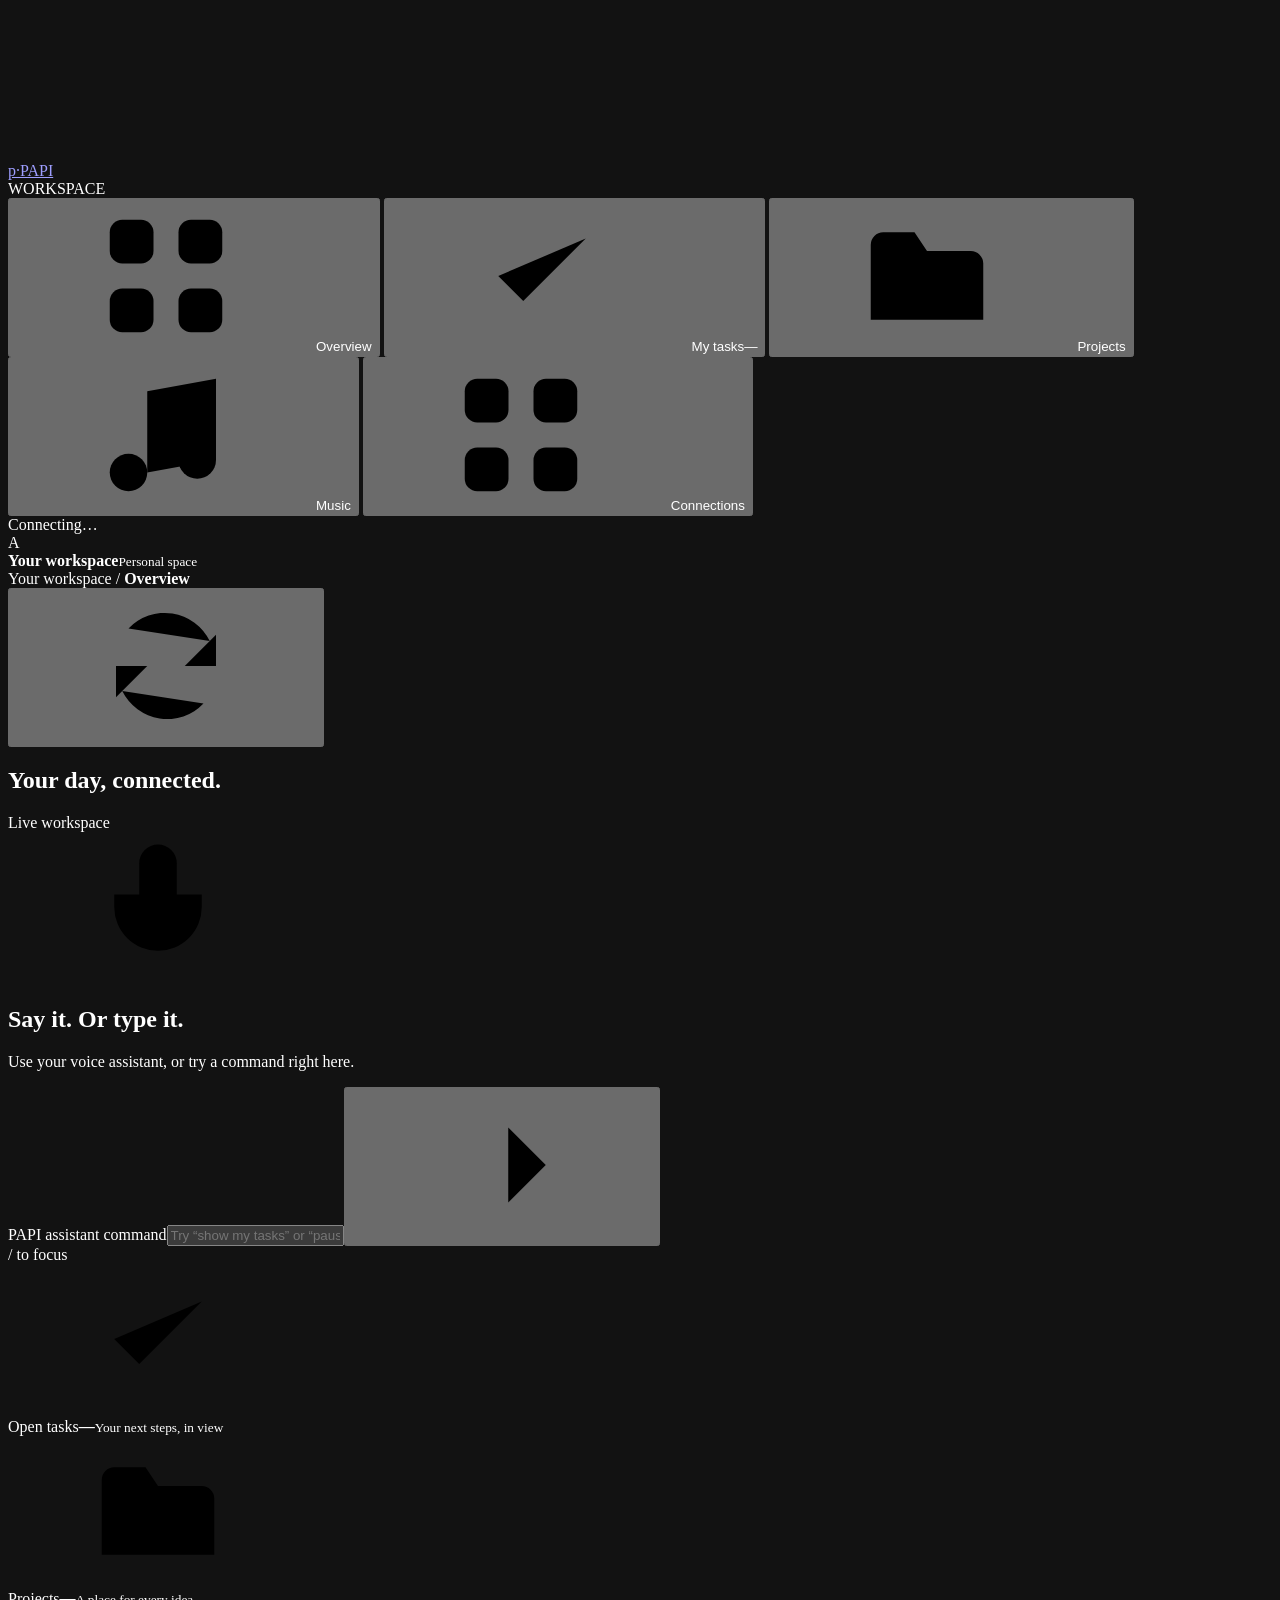
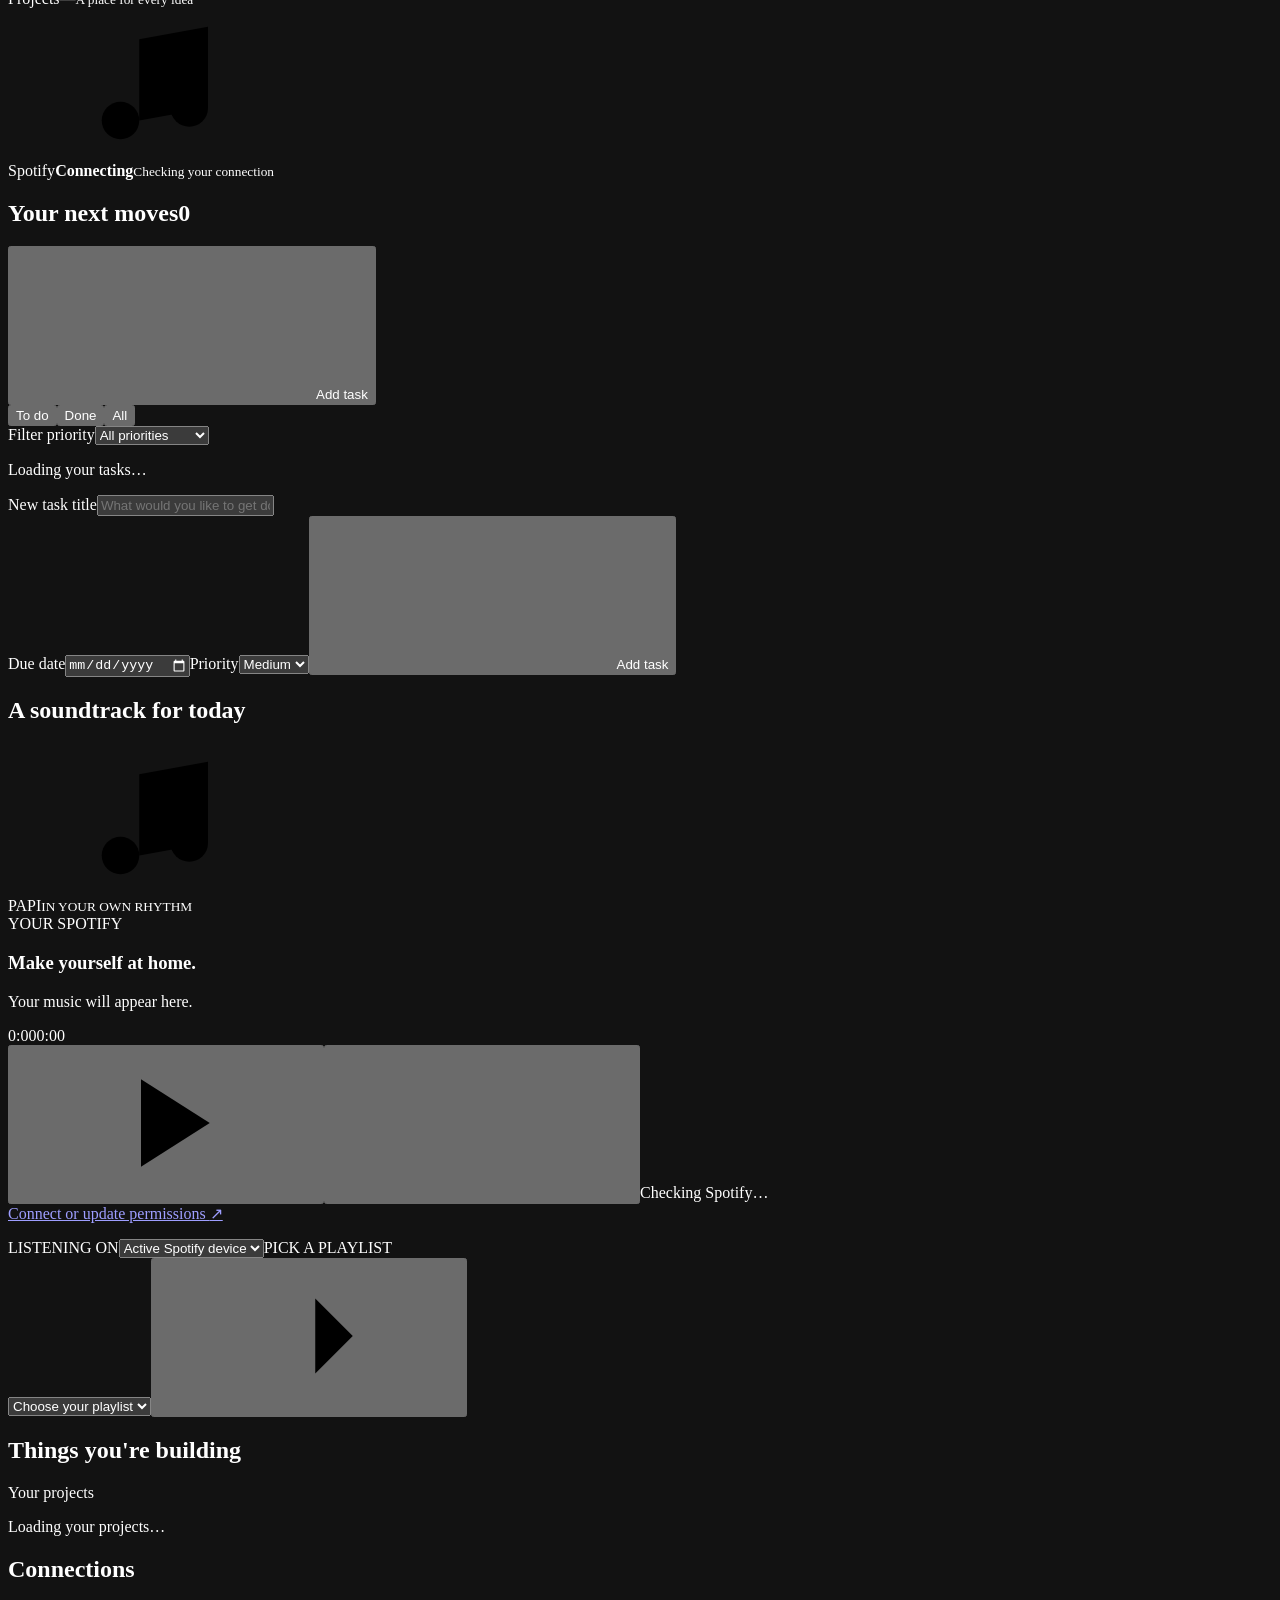
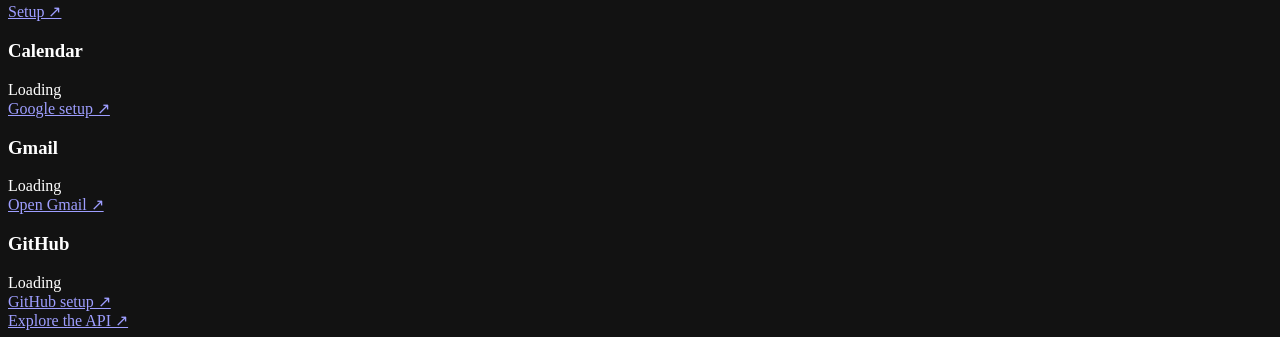
==== dashboard/index.html @ 8279aac3 "feat: connect Google Calendar, Gmail, and GitHub" ====
<!doctype html>
<html lang="en">
<head>
<meta charset="utf-8"><meta name="viewport" content="width=device-width,initial-scale=1">
<meta name="color-scheme" content="dark"><title>PAPI · Your day, connected</title>
<link rel="icon" href="data:image/svg+xml,%3Csvg xmlns='http://www.w3.org/2000/svg' viewBox='0 0 40 40'%3E%3Crect width='40' height='40' rx='12' fill='%233a2552'/%3E%3Cpath d='M12 29V11h9a6 6 0 0 1 0 12h-9m0-6h9' fill='none' stroke='%23ddc5f3' stroke-width='3'/%3E%3C/svg%3E">
<link rel="stylesheet" href="/dashboard/assets/style.css?v=connections-1"><script src="/dashboard/assets/app.js?v=connections-1" defer></script>
<script src="/dashboard/assets/connections.js?v=1" defer></script></head>
<body>
<svg class="icon-defs" xmlns="http://www.w3.org/2000/svg" aria-hidden="true"><defs>
<symbol id="i-grid" viewBox="0 0 24 24"><rect x="3" y="3" width="7" height="7" rx="2"/><rect x="14" y="3" width="7" height="7" rx="2"/><rect x="3" y="14" width="7" height="7" rx="2"/><rect x="14" y="14" width="7" height="7" rx="2"/></symbol>
<symbol id="i-check" viewBox="0 0 24 24"><path d="m5 12 4 4L19 6"/></symbol>
<symbol id="i-folder" viewBox="0 0 24 24"><path d="M3 7a2 2 0 0 1 2-2h5l2 3h7a2 2 0 0 1 2 2v9H3Z"/></symbol>
<symbol id="i-music" viewBox="0 0 24 24"><path d="M9 18V5l11-2v13M9 9l11-2"/><ellipse cx="6" cy="18" rx="3" ry="3"/><ellipse cx="17" cy="16" rx="3" ry="3"/></symbol>
<symbol id="i-arrow" viewBox="0 0 24 24"><path d="M5 12h14m-6-6 6 6-6 6"/></symbol>
<symbol id="i-mic" viewBox="0 0 24 24"><rect x="9" y="2" width="6" height="13" rx="3"/><path d="M5 10v2a7 7 0 0 0 14 0v-2M12 19v3m-4 0h8"/></symbol>
<symbol id="i-plus" viewBox="0 0 24 24"><path d="M12 5v14M5 12h14"/></symbol>
<symbol id="i-play" viewBox="0 0 24 24"><path d="m8 5 11 7-11 7Z"/></symbol>
<symbol id="i-pause" viewBox="0 0 24 24"><path d="M8 5v14M16 5v14"/></symbol>
<symbol id="i-refresh" viewBox="0 0 24 24"><path d="M20 7v5h-5M4 17v-5h5M6 6a8 8 0 0 1 13 2M5 16a8 8 0 0 0 13 2"/></symbol>
</defs></svg>
<aside class="sidebar">
<a class="brand" href="/dashboard" aria-label="PAPI home"><span class="brand-mark">p<span>·</span></span><span>PAPI</span></a>
<div class="nav-label">WORKSPACE</div>
<nav aria-label="Main navigation">
<button class="nav-item active" data-view="overview"><svg><use href="#i-grid"/></svg>Overview</button>
<button class="nav-item" data-view="tasks"><svg><use href="#i-check"/></svg>My tasks<span class="nav-count" id="nav-task-count">—</span></button>
<button class="nav-item" data-view="projects"><svg><use href="#i-folder"/></svg>Projects</button>
<button class="nav-item" data-view="music"><svg><use href="#i-music"/></svg>Music</button>
<button class="nav-item" data-view="connections"><svg><use href="#i-grid"/></svg>Connections</button></nav>
<div class="sidebar-bottom"><div class="connection-dot"><i></i><span id="server-state">Connecting…</span></div><div class="user-card"><span id="avatar">A</span><div><strong id="sidebar-name">Your workspace</strong><small>Personal space</small></div></div></div>
</aside>
<main>
<header class="topbar"><div class="breadcrumb">Your workspace <span>/</span> <strong id="view-label">Overview</strong></div><div class="top-actions"><span class="date-label" id="today-date"></span><button class="icon-button" id="refresh" aria-label="Refresh dashboard"><svg><use href="#i-refresh"/></svg></button></div></header>
<div class="page">
<section class="greeting"><div><h1 id="greeting">Your day, connected.</h1></div><div class="live-badge"><i></i>Live workspace</div></section>
<section class="command-card" aria-labelledby="command-heading"><div class="command-icon"><svg><use href="#i-mic"/></svg></div><div class="command-main"><h2 id="command-heading">Say it. Or type it.</h2><p>Use your voice assistant, or try a command right here.</p><form id="command-form"><label class="sr-only" for="command-input">PAPI assistant command</label><input id="command-input" placeholder="Try “show my tasks” or “pause my music”" autocomplete="off" maxlength="1000" required><button class="send-button" aria-label="Send command"><svg><use href="#i-arrow"/></svg></button></form><div id="command-reply" role="status" aria-live="polite"></div></div><span class="keyboard-hint">/ to focus</span></section>
<section class="stats" aria-label="Workspace summary"><div class="stat"><span class="stat-icon green"><svg><use href="#i-check"/></svg></span><div><span class="stat-label">Open tasks</span><strong id="stat-tasks">—</strong><small id="stat-due">Your next steps, in view</small></div></div><div class="stat"><span class="stat-icon beige"><svg><use href="#i-folder"/></svg></span><div><span class="stat-label">Projects</span><strong id="stat-projects">—</strong><small id="stat-active">A place for every idea</small></div></div><div class="stat"><span class="stat-icon lavender"><svg><use href="#i-music"/></svg></span><div><span class="stat-label">Spotify</span><strong class="word-stat" id="stat-spotify">Connecting</strong><small id="stat-spotify-detail">Checking your connection</small></div></div></section>
<div class="workspace-grid">
<section class="panel task-panel" data-panel="tasks"><div class="panel-heading"><div><h2>Your next moves<span id="task-total" class="count-pill">0</span></h2></div><button class="text-button" id="focus-new-task"><svg><use href="#i-plus"/></svg>Add task</button></div>
<div class="task-toolbar"><div class="tabs" role="group" aria-label="Task status"><button class="selected" data-filter="open">To do</button><button data-filter="done">Done</button><button data-filter="all">All</button></div><label class="sr-only" for="task-priority-filter">Filter priority</label><select id="task-priority-filter"><option value="">All priorities</option><option value="high">High priority</option><option value="medium">Medium priority</option><option value="low">Low priority</option></select></div>
<p class="inline-error" id="task-error" role="status"></p><div id="task-list" class="task-list"><p class="empty">Loading your tasks…</p></div>
<form id="task-form" class="task-create"><label class="sr-only" for="task-title">New task title</label><input id="task-title" placeholder="What would you like to get done?" maxlength="200" required><div class="task-create-details"><label>Due date<input id="task-date" type="date"></label><label>Priority<select id="task-priority"><option value="medium">Medium</option><option value="high">High</option><option value="low">Low</option></select></label><button class="button dark"><svg><use href="#i-plus"/></svg>Add task</button></div></form></section>
<section class="panel music-panel" data-panel="music"><div class="panel-heading"><div><h2>A soundtrack for today</h2></div><svg class="heading-icon"><use href="#i-music"/></svg></div>
<div class="record-scene" aria-hidden="true"><div class="record-halo"></div><div class="record"><div class="record-label"><span>PAPI</span><i></i><small>IN YOUR OWN RHYTHM</small></div></div></div>
<div class="now-playing"><span class="eyebrow" id="playback-label">YOUR SPOTIFY</span><h3 id="track-title">Make yourself at home.</h3><p id="track-artist">Your music will appear here.</p></div><div class="progress-track" role="progressbar" aria-label="Track progress" aria-valuemin="0" aria-valuemax="100" aria-valuenow="0"><span id="track-progress"></span></div><div class="progress-times"><span id="track-time">0:00</span><span id="track-duration">0:00</span></div>
<div class="player-controls"><button id="resume" class="player-button" aria-label="Resume Spotify"><svg><use href="#i-play"/></svg></button><button id="pause" class="player-button secondary" aria-label="Pause Spotify"><svg><use href="#i-pause"/></svg></button><span id="player-status">Checking Spotify…</span></div>
<a class="connect-link" href="/connect/spotify" id="spotify-connect">Connect or update permissions <span>↗</span></a><p id="music-error" class="inline-error" role="status"></p>
<div class="playlist-controls"><label for="device-select">LISTENING ON</label><select id="device-select"><option value="">Active Spotify device</option></select><label for="playlist-select">PICK A PLAYLIST</label><div class="playlist-row"><select id="playlist-select"><option value="">Choose your playlist</option></select><button id="play-playlist" class="icon-button" aria-label="Play selected playlist"><svg><use href="#i-arrow"/></svg></button></div><button id="more-playlists" class="text-button" hidden>Load more playlists</button></div></section>
<section class="panel projects-panel" data-panel="projects"><div class="panel-heading"><div><h2>Things you're building</h2></div><span class="subtle" id="project-count">Your projects</span></div><p class="inline-error" id="project-error" role="status"></p><div id="project-grid" class="project-grid"><p class="empty">Loading your projects…</p></div></section>
<section class="panel connections-panel" data-panel="connections"><div class="panel-heading"><h2>Connections</h2><a class="text-button" href="/connections/setup">Setup ↗</a></div><div class="connections-grid">
<article class="connection-card"><div class="connection-heading"><h3>Calendar</h3><span id="calendar-status" class="status-pill">Loading</span></div><div id="calendar-data" class="connection-data"></div><a href="/connections/setup" class="connect-link">Google setup ↗</a></article>
<article class="connection-card"><div class="connection-heading"><h3>Gmail</h3><span id="gmail-status" class="status-pill">Loading</span></div><div id="gmail-data" class="connection-data"></div><a href="https://mail.google.com/" target="_blank" rel="noopener noreferrer" class="connect-link">Open Gmail ↗</a></article>
<article class="connection-card"><div class="connection-heading"><h3>GitHub</h3><span id="github-status" class="status-pill">Loading</span></div><div id="github-data" class="connection-data"></div><a href="/connections/setup" class="connect-link">GitHub setup ↗</a></article>
</div></section>
</div>
<footer><a href="/docs" target="_blank" rel="noopener">Explore the API ↗</a></footer>
</div>
</main>
<dialog id="task-dialog"><form id="task-edit-form"><div class="dialog-heading"><h2>Edit task</h2><button type="button" class="close-dialog" aria-label="Close task editor">×</button></div><label>Task<input id="edit-task-title" maxlength="200" required></label><label>Due date<input id="edit-task-date" type="date"></label><label>Priority<select id="edit-task-priority"><option>low</option><option>medium</option><option>high</option></select></label><p class="dialog-error inline-error" role="status"></p><button class="button dark">Save changes</button></form></dialog>
<dialog id="project-dialog"><form id="project-edit-form"><div class="dialog-heading"><h2 id="edit-project-heading">Edit project</h2><button type="button" class="close-dialog" aria-label="Close project editor">×</button></div><label>Description<textarea id="edit-project-description" rows="3" maxlength="2000"></textarea></label><label>Status<select id="edit-project-status"><option value="unspecified">Not set</option><option value="planned">Planned</option><option value="active">Active</option><option value="paused">Paused</option><option value="completed">Completed</option></select></label><label>Next steps <small>One per line, up to 30</small><textarea id="edit-project-steps" rows="5"></textarea></label><p class="dialog-error inline-error" role="status"></p><button class="button dark">Save project</button></form></dialog>
<div id="toast" role="status" aria-live="polite"></div>
</body></html>
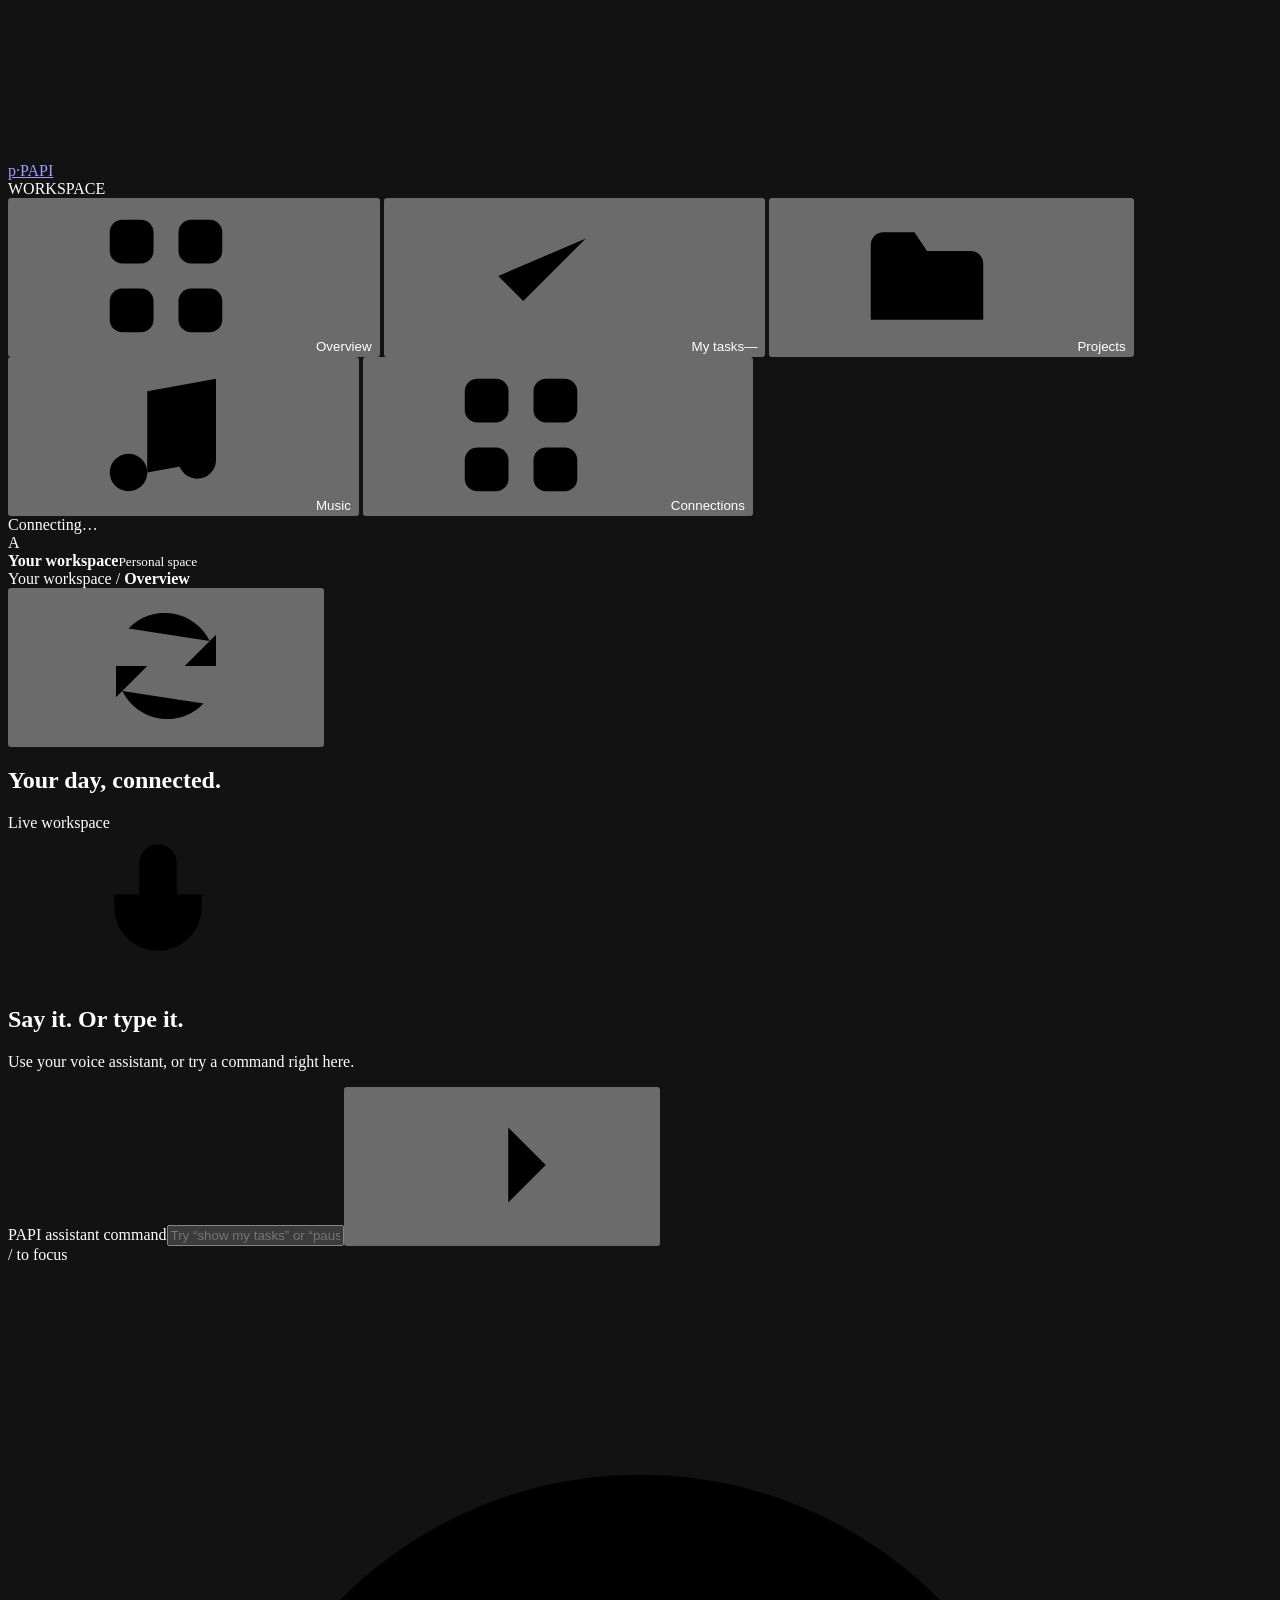
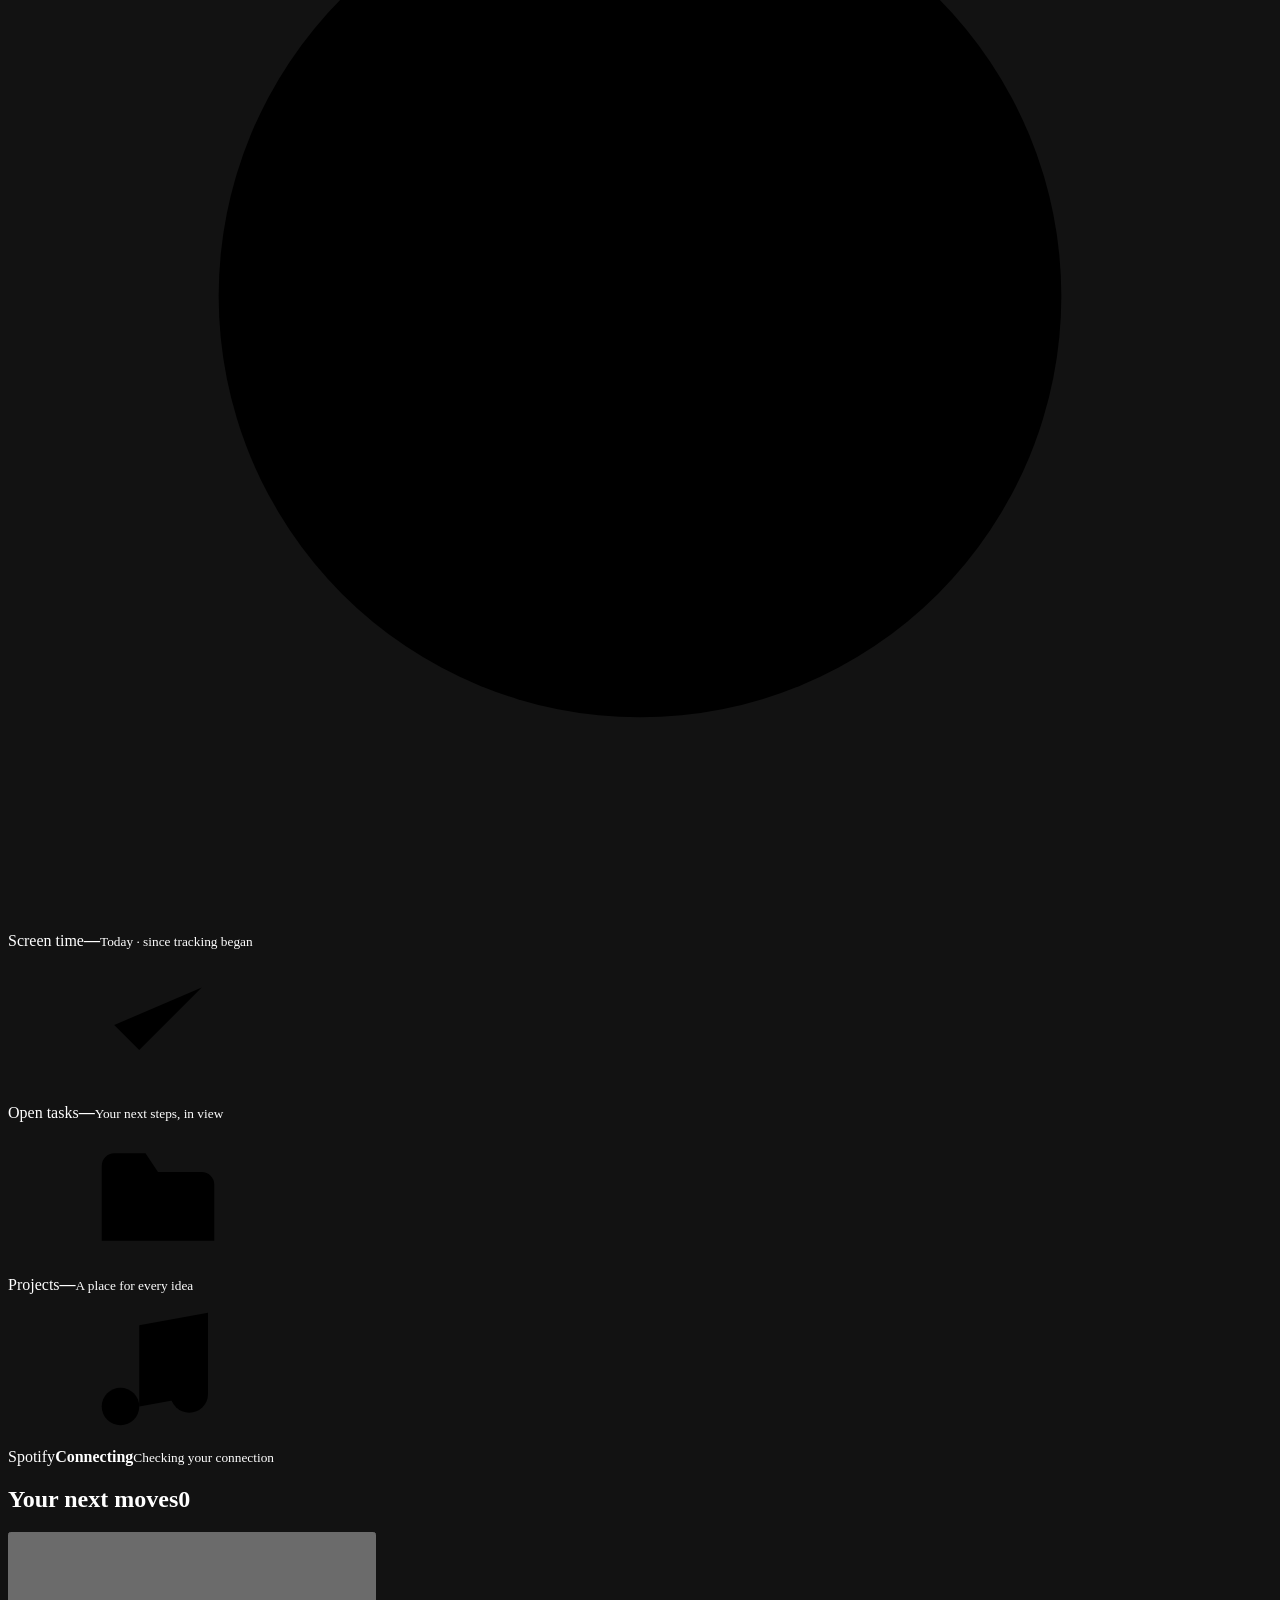
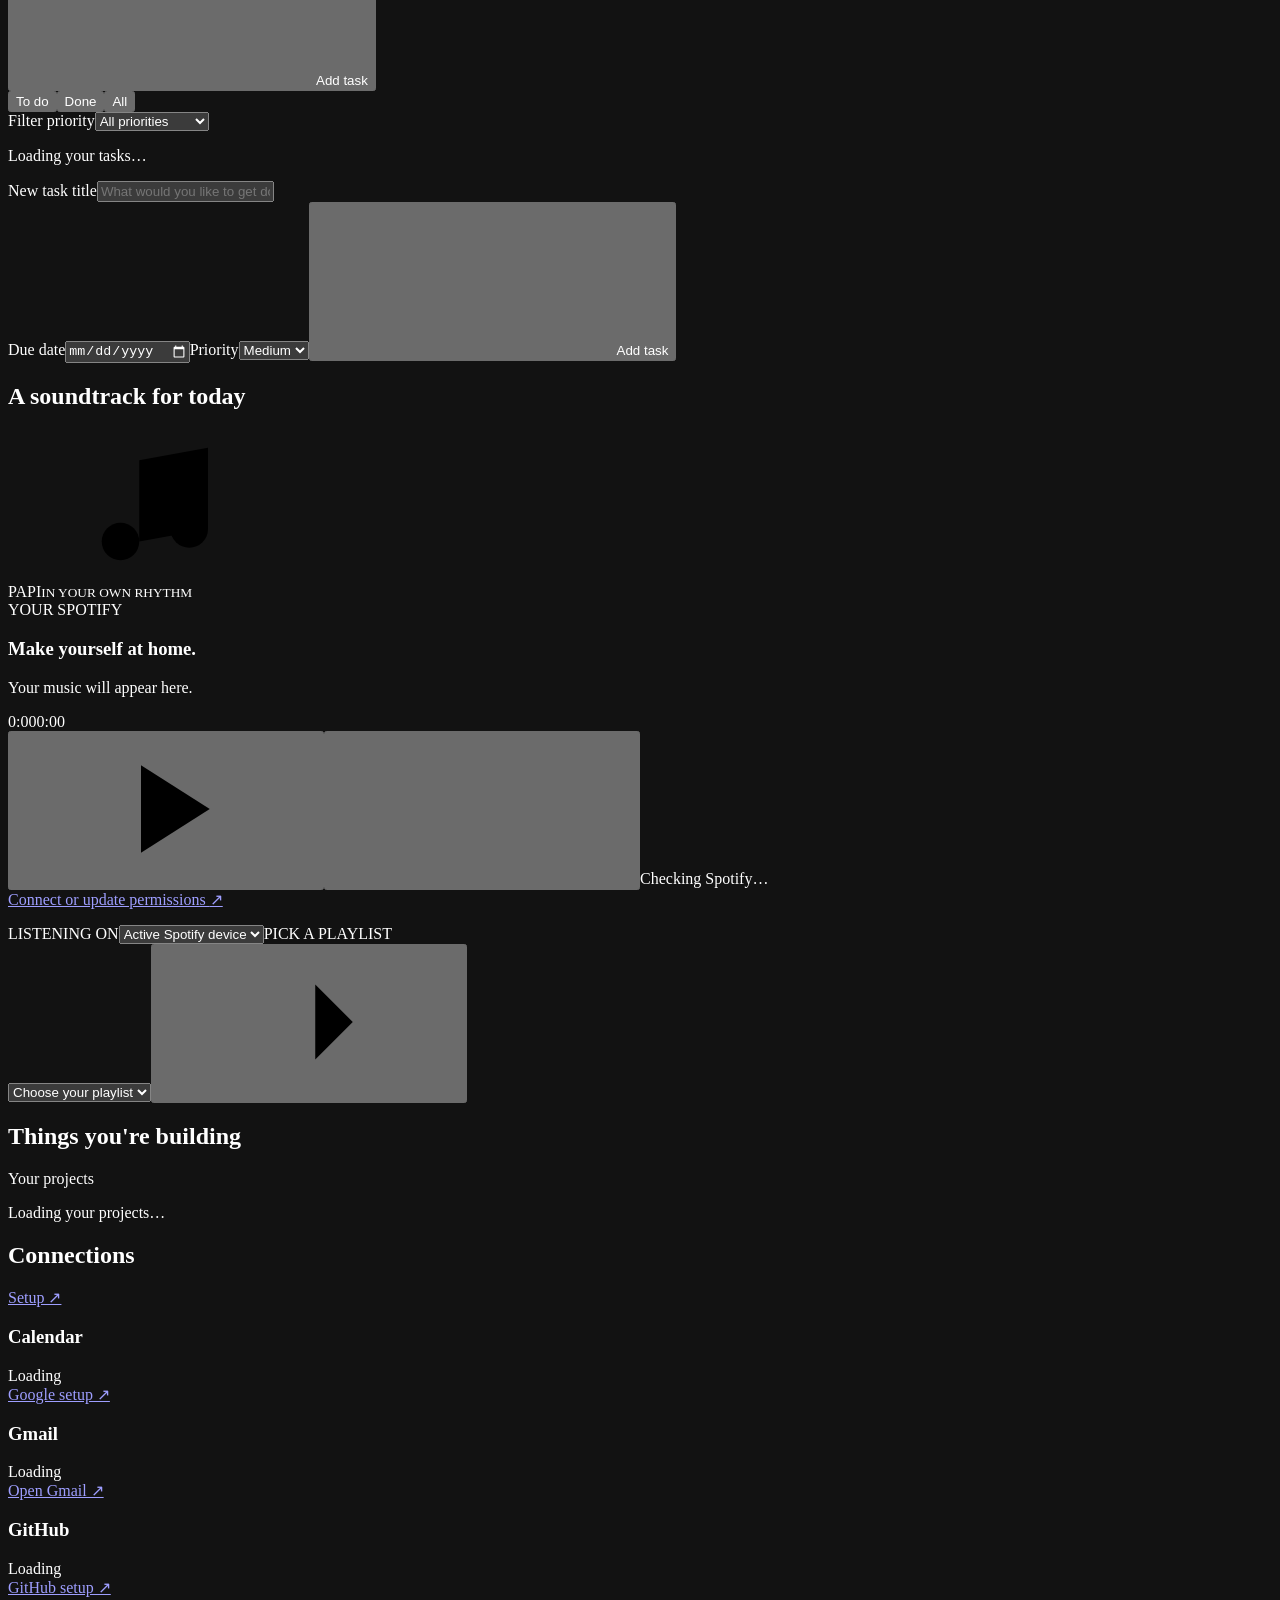
==== commit 6176b9c9: "feat: track screen time and show daily usage" ====
--- a/dashboard/index.html
+++ b/dashboard/index.html
@@ -4,8 +4,8 @@
 <meta charset="utf-8"><meta name="viewport" content="width=device-width,initial-scale=1">
 <meta name="color-scheme" content="dark"><title>PAPI · Your day, connected</title>
 <link rel="icon" href="data:image/svg+xml,%3Csvg xmlns='http://www.w3.org/2000/svg' viewBox='0 0 40 40'%3E%3Crect width='40' height='40' rx='12' fill='%233a2552'/%3E%3Cpath d='M12 29V11h9a6 6 0 0 1 0 12h-9m0-6h9' fill='none' stroke='%23ddc5f3' stroke-width='3'/%3E%3C/svg%3E">
-<link rel="stylesheet" href="/dashboard/assets/style.css?v=connections-1"><script src="/dashboard/assets/app.js?v=connections-1" defer></script>
-<script src="/dashboard/assets/connections.js?v=1" defer></script></head>
+<link rel="stylesheet" href="/dashboard/assets/style.css?v=screen-time-1"><script src="/dashboard/assets/app.js?v=connections-1" defer></script>
+<script src="/dashboard/assets/connections.js?v=1" defer></script><script src="/dashboard/assets/screen-time.js?v=1" defer></script></head>
 <body>
 <svg class="icon-defs" xmlns="http://www.w3.org/2000/svg" aria-hidden="true"><defs>
 <symbol id="i-grid" viewBox="0 0 24 24"><rect x="3" y="3" width="7" height="7" rx="2"/><rect x="14" y="3" width="7" height="7" rx="2"/><rect x="3" y="14" width="7" height="7" rx="2"/><rect x="14" y="14" width="7" height="7" rx="2"/></symbol>
@@ -35,7 +35,7 @@
 <div class="page">
 <section class="greeting"><div><h1 id="greeting">Your day, connected.</h1></div><div class="live-badge"><i></i>Live workspace</div></section>
 <section class="command-card" aria-labelledby="command-heading"><div class="command-icon"><svg><use href="#i-mic"/></svg></div><div class="command-main"><h2 id="command-heading">Say it. Or type it.</h2><p>Use your voice assistant, or try a command right here.</p><form id="command-form"><label class="sr-only" for="command-input">PAPI assistant command</label><input id="command-input" placeholder="Try “show my tasks” or “pause my music”" autocomplete="off" maxlength="1000" required><button class="send-button" aria-label="Send command"><svg><use href="#i-arrow"/></svg></button></form><div id="command-reply" role="status" aria-live="polite"></div></div><span class="keyboard-hint">/ to focus</span></section>
-<section class="stats" aria-label="Workspace summary"><div class="stat"><span class="stat-icon green"><svg><use href="#i-check"/></svg></span><div><span class="stat-label">Open tasks</span><strong id="stat-tasks">—</strong><small id="stat-due">Your next steps, in view</small></div></div><div class="stat"><span class="stat-icon beige"><svg><use href="#i-folder"/></svg></span><div><span class="stat-label">Projects</span><strong id="stat-projects">—</strong><small id="stat-active">A place for every idea</small></div></div><div class="stat"><span class="stat-icon lavender"><svg><use href="#i-music"/></svg></span><div><span class="stat-label">Spotify</span><strong class="word-stat" id="stat-spotify">Connecting</strong><small id="stat-spotify-detail">Checking your connection</small></div></div></section>
+<section class="stats" aria-label="Workspace summary"><div class="stat" title="Active Windows use while PAPI is running. Tracking starts now; earlier usage is not included. Idle after 5 minutes."><span class="stat-icon lavender"><svg viewBox="0 0 24 24"><circle cx="12" cy="12" r="8"/><path d="M12 7v5l3 2"/></svg></span><div><span class="stat-label">Screen time</span><strong class="word-stat" id="stat-screen-time">—</strong><small id="stat-screen-detail">Today · since tracking began</small></div></div><div class="stat"><span class="stat-icon green"><svg><use href="#i-check"/></svg></span><div><span class="stat-label">Open tasks</span><strong id="stat-tasks">—</strong><small id="stat-due">Your next steps, in view</small></div></div><div class="stat"><span class="stat-icon beige"><svg><use href="#i-folder"/></svg></span><div><span class="stat-label">Projects</span><strong id="stat-projects">—</strong><small id="stat-active">A place for every idea</small></div></div><div class="stat"><span class="stat-icon lavender"><svg><use href="#i-music"/></svg></span><div><span class="stat-label">Spotify</span><strong class="word-stat" id="stat-spotify">Connecting</strong><small id="stat-spotify-detail">Checking your connection</small></div></div></section>
 <div class="workspace-grid">
 <section class="panel task-panel" data-panel="tasks"><div class="panel-heading"><div><h2>Your next moves<span id="task-total" class="count-pill">0</span></h2></div><button class="text-button" id="focus-new-task"><svg><use href="#i-plus"/></svg>Add task</button></div>
 <div class="task-toolbar"><div class="tabs" role="group" aria-label="Task status"><button class="selected" data-filter="open">To do</button><button data-filter="done">Done</button><button data-filter="all">All</button></div><label class="sr-only" for="task-priority-filter">Filter priority</label><select id="task-priority-filter"><option value="">All priorities</option><option value="high">High priority</option><option value="medium">Medium priority</option><option value="low">Low priority</option></select></div>
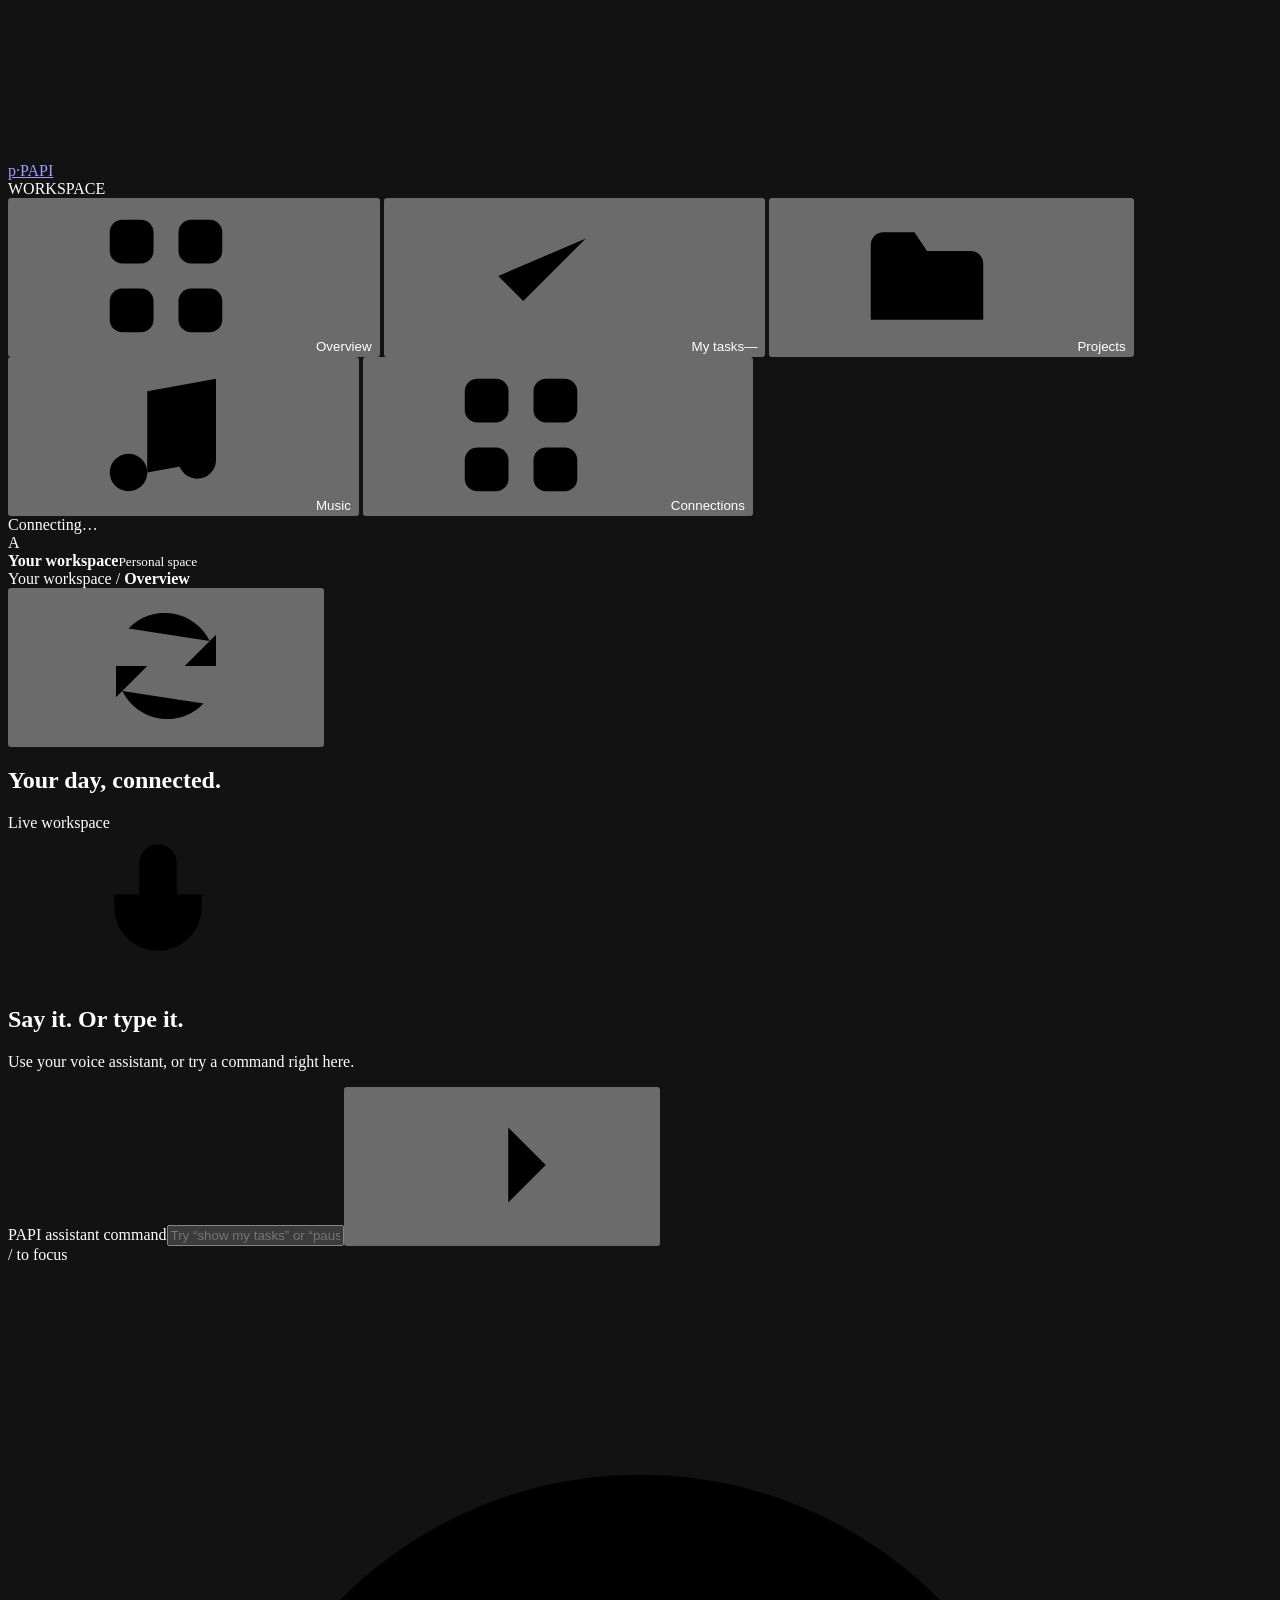
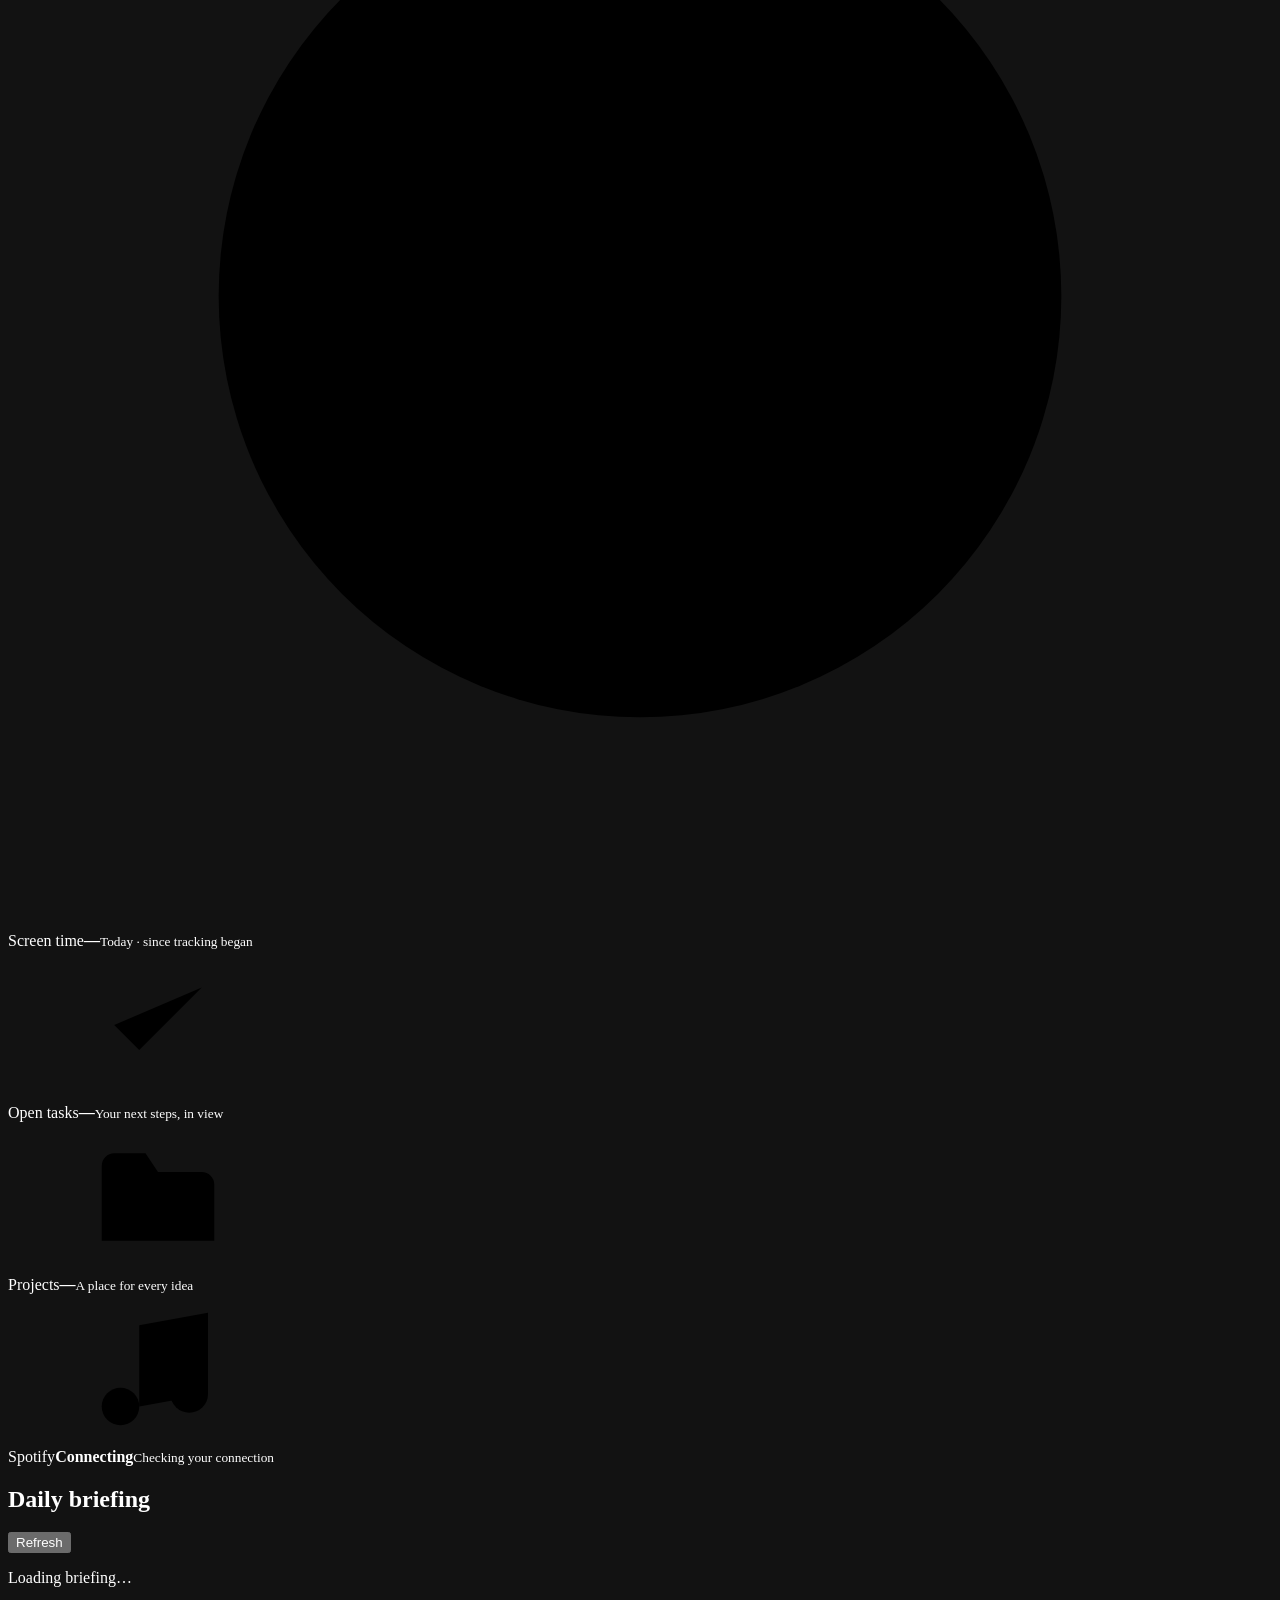
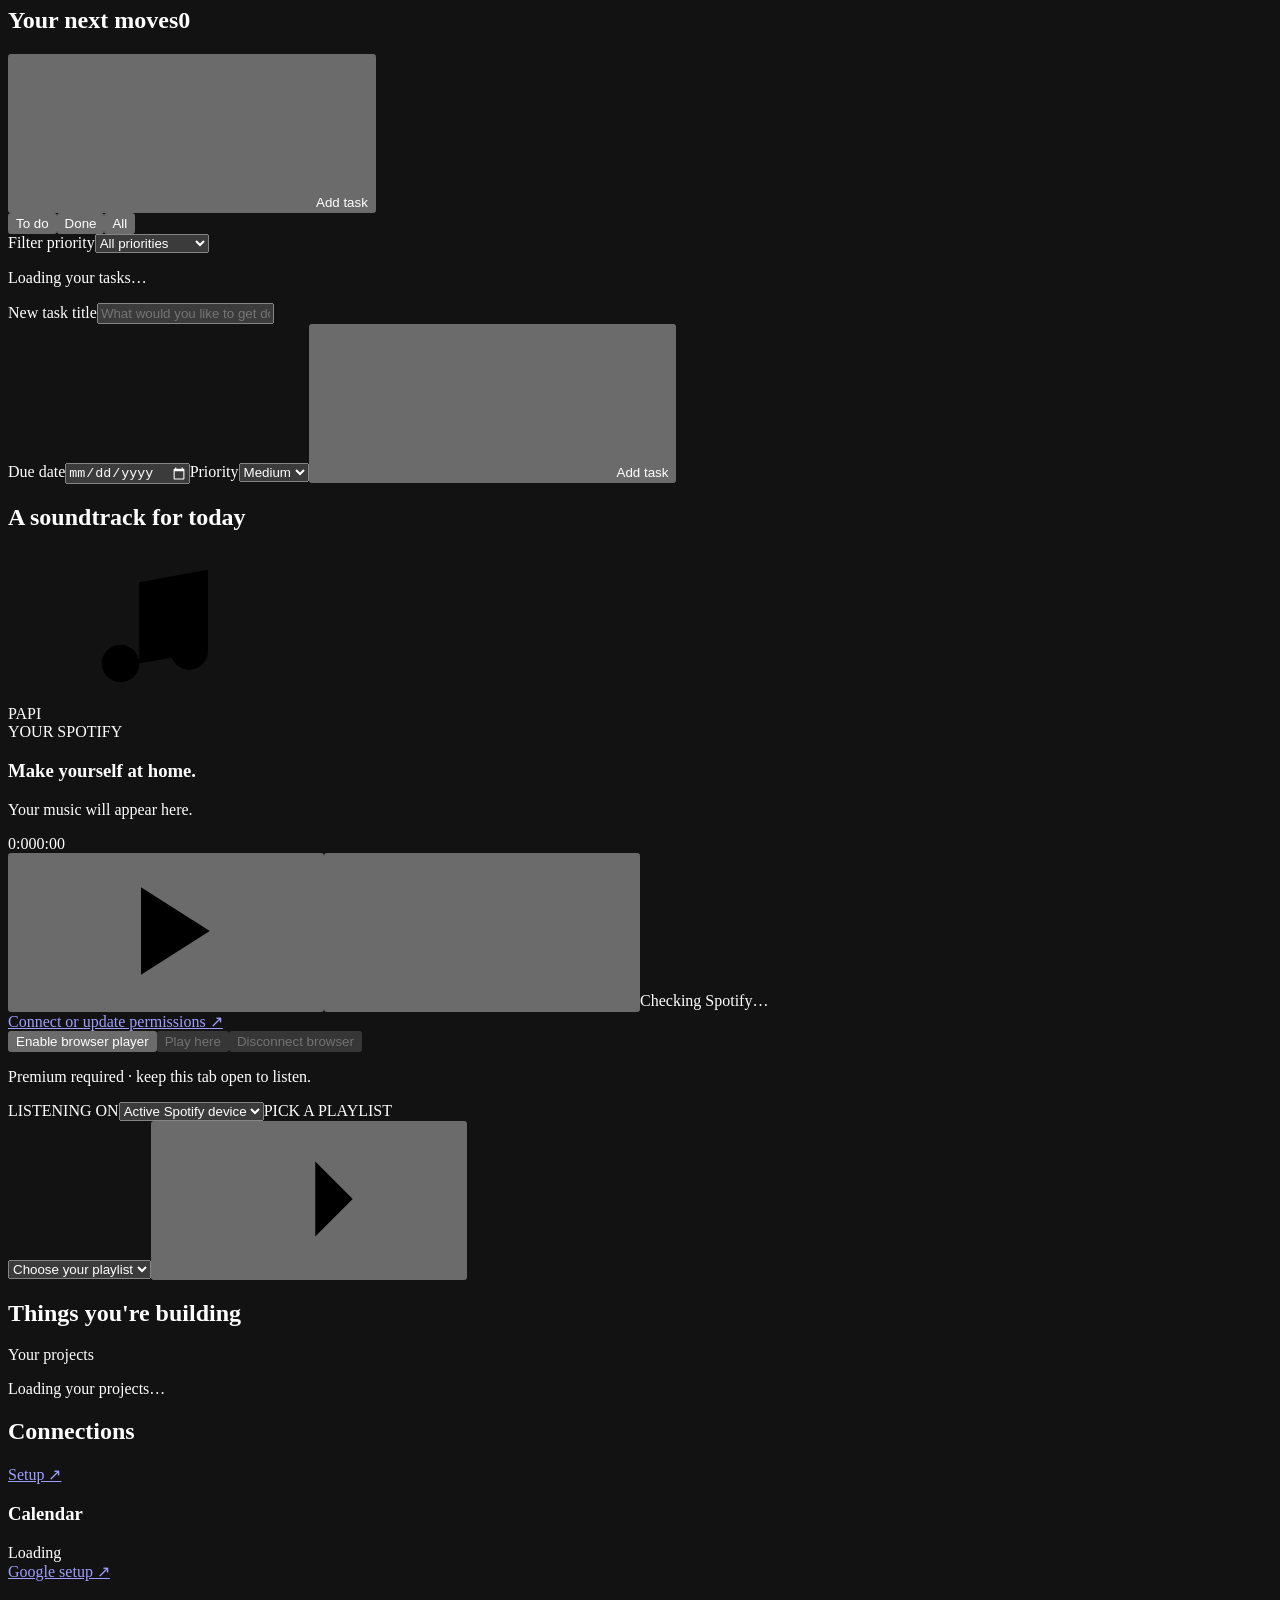
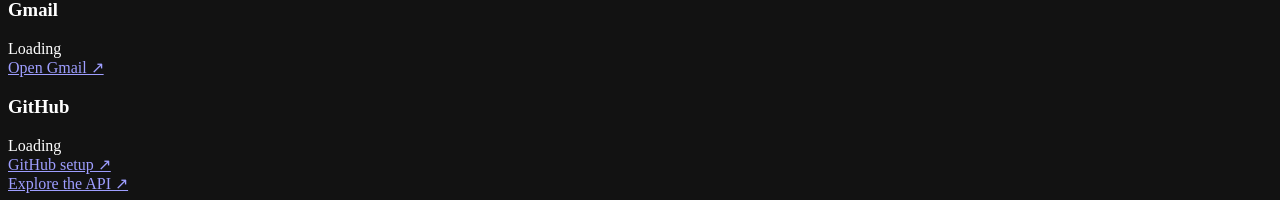
==== commit 48e3be31: "feat: add daily briefing to dashboard and voice commands" ====
--- a/dashboard/index.html
+++ b/dashboard/index.html
@@ -4,8 +4,8 @@
 <meta charset="utf-8"><meta name="viewport" content="width=device-width,initial-scale=1">
 <meta name="color-scheme" content="dark"><title>PAPI · Your day, connected</title>
 <link rel="icon" href="data:image/svg+xml,%3Csvg xmlns='http://www.w3.org/2000/svg' viewBox='0 0 40 40'%3E%3Crect width='40' height='40' rx='12' fill='%233a2552'/%3E%3Cpath d='M12 29V11h9a6 6 0 0 1 0 12h-9m0-6h9' fill='none' stroke='%23ddc5f3' stroke-width='3'/%3E%3C/svg%3E">
-<link rel="stylesheet" href="/dashboard/assets/style.css?v=screen-time-1"><script src="/dashboard/assets/app.js?v=connections-1" defer></script>
-<script src="/dashboard/assets/connections.js?v=1" defer></script><script src="/dashboard/assets/screen-time.js?v=1" defer></script></head>
+<link rel="stylesheet" href="/dashboard/assets/style.css?v=briefing-1"><script src="/dashboard/assets/app.js?v=browser-player-1" defer></script>
+<script src="/dashboard/assets/connections.js?v=1" defer></script><script src="/dashboard/assets/screen-time.js?v=1" defer></script><script src="/dashboard/assets/briefing.js?v=1" defer></script><script src="/dashboard/assets/spotify-browser.js?v=1" defer></script></head>
 <body>
 <svg class="icon-defs" xmlns="http://www.w3.org/2000/svg" aria-hidden="true"><defs>
 <symbol id="i-grid" viewBox="0 0 24 24"><rect x="3" y="3" width="7" height="7" rx="2"/><rect x="14" y="3" width="7" height="7" rx="2"/><rect x="3" y="14" width="7" height="7" rx="2"/><rect x="14" y="14" width="7" height="7" rx="2"/></symbol>
@@ -37,15 +37,16 @@
 <section class="command-card" aria-labelledby="command-heading"><div class="command-icon"><svg><use href="#i-mic"/></svg></div><div class="command-main"><h2 id="command-heading">Say it. Or type it.</h2><p>Use your voice assistant, or try a command right here.</p><form id="command-form"><label class="sr-only" for="command-input">PAPI assistant command</label><input id="command-input" placeholder="Try “show my tasks” or “pause my music”" autocomplete="off" maxlength="1000" required><button class="send-button" aria-label="Send command"><svg><use href="#i-arrow"/></svg></button></form><div id="command-reply" role="status" aria-live="polite"></div></div><span class="keyboard-hint">/ to focus</span></section>
 <section class="stats" aria-label="Workspace summary"><div class="stat" title="Active Windows use while PAPI is running. Tracking starts now; earlier usage is not included. Idle after 5 minutes."><span class="stat-icon lavender"><svg viewBox="0 0 24 24"><circle cx="12" cy="12" r="8"/><path d="M12 7v5l3 2"/></svg></span><div><span class="stat-label">Screen time</span><strong class="word-stat" id="stat-screen-time">—</strong><small id="stat-screen-detail">Today · since tracking began</small></div></div><div class="stat"><span class="stat-icon green"><svg><use href="#i-check"/></svg></span><div><span class="stat-label">Open tasks</span><strong id="stat-tasks">—</strong><small id="stat-due">Your next steps, in view</small></div></div><div class="stat"><span class="stat-icon beige"><svg><use href="#i-folder"/></svg></span><div><span class="stat-label">Projects</span><strong id="stat-projects">—</strong><small id="stat-active">A place for every idea</small></div></div><div class="stat"><span class="stat-icon lavender"><svg><use href="#i-music"/></svg></span><div><span class="stat-label">Spotify</span><strong class="word-stat" id="stat-spotify">Connecting</strong><small id="stat-spotify-detail">Checking your connection</small></div></div></section>
 <div class="workspace-grid">
+<section class="panel briefing-panel" data-panel="briefing" aria-labelledby="briefing-heading"><div class="panel-heading"><h2 id="briefing-heading">Daily briefing</h2><button type="button" class="text-button" id="briefing-refresh">Refresh</button></div><small id="briefing-updated"></small><p class="inline-error" id="briefing-error" role="status"></p><div id="briefing-content" class="briefing-grid" aria-live="polite"><p>Loading briefing…</p></div></section>
 <section class="panel task-panel" data-panel="tasks"><div class="panel-heading"><div><h2>Your next moves<span id="task-total" class="count-pill">0</span></h2></div><button class="text-button" id="focus-new-task"><svg><use href="#i-plus"/></svg>Add task</button></div>
 <div class="task-toolbar"><div class="tabs" role="group" aria-label="Task status"><button class="selected" data-filter="open">To do</button><button data-filter="done">Done</button><button data-filter="all">All</button></div><label class="sr-only" for="task-priority-filter">Filter priority</label><select id="task-priority-filter"><option value="">All priorities</option><option value="high">High priority</option><option value="medium">Medium priority</option><option value="low">Low priority</option></select></div>
 <p class="inline-error" id="task-error" role="status"></p><div id="task-list" class="task-list"><p class="empty">Loading your tasks…</p></div>
 <form id="task-form" class="task-create"><label class="sr-only" for="task-title">New task title</label><input id="task-title" placeholder="What would you like to get done?" maxlength="200" required><div class="task-create-details"><label>Due date<input id="task-date" type="date"></label><label>Priority<select id="task-priority"><option value="medium">Medium</option><option value="high">High</option><option value="low">Low</option></select></label><button class="button dark"><svg><use href="#i-plus"/></svg>Add task</button></div></form></section>
 <section class="panel music-panel" data-panel="music"><div class="panel-heading"><div><h2>A soundtrack for today</h2></div><svg class="heading-icon"><use href="#i-music"/></svg></div>
-<div class="record-scene" aria-hidden="true"><div class="record-halo"></div><div class="record"><div class="record-label"><span>PAPI</span><i></i><small>IN YOUR OWN RHYTHM</small></div></div></div>
+<div class="record-scene" aria-hidden="true"><div class="record-halo"></div><div class="record"><div class="record-label"><span>PAPI</span><i></i></div></div></div>
 <div class="now-playing"><span class="eyebrow" id="playback-label">YOUR SPOTIFY</span><h3 id="track-title">Make yourself at home.</h3><p id="track-artist">Your music will appear here.</p></div><div class="progress-track" role="progressbar" aria-label="Track progress" aria-valuemin="0" aria-valuemax="100" aria-valuenow="0"><span id="track-progress"></span></div><div class="progress-times"><span id="track-time">0:00</span><span id="track-duration">0:00</span></div>
 <div class="player-controls"><button id="resume" class="player-button" aria-label="Resume Spotify"><svg><use href="#i-play"/></svg></button><button id="pause" class="player-button secondary" aria-label="Pause Spotify"><svg><use href="#i-pause"/></svg></button><span id="player-status">Checking Spotify…</span></div>
-<a class="connect-link" href="/connect/spotify" id="spotify-connect">Connect or update permissions <span>↗</span></a><p id="music-error" class="inline-error" role="status"></p>
+<a class="connect-link" href="/connect/spotify" id="spotify-connect">Connect or update permissions <span>↗</span></a><div class="browser-player"><div class="browser-actions"><button type="button" class="text-button" id="browser-enable">Enable browser player</button><button type="button" class="text-button" id="browser-play" disabled>Play here</button><button type="button" class="text-button" id="browser-disconnect" disabled>Disconnect browser</button></div><p id="browser-status" role="status">Premium required · keep this tab open to listen.</p><a id="browser-reconnect" class="setup-action" href="/connect/spotify" hidden>Reconnect Spotify ↗</a></div><p id="music-error" class="inline-error" role="status"></p>
 <div class="playlist-controls"><label for="device-select">LISTENING ON</label><select id="device-select"><option value="">Active Spotify device</option></select><label for="playlist-select">PICK A PLAYLIST</label><div class="playlist-row"><select id="playlist-select"><option value="">Choose your playlist</option></select><button id="play-playlist" class="icon-button" aria-label="Play selected playlist"><svg><use href="#i-arrow"/></svg></button></div><button id="more-playlists" class="text-button" hidden>Load more playlists</button></div></section>
 <section class="panel projects-panel" data-panel="projects"><div class="panel-heading"><div><h2>Things you're building</h2></div><span class="subtle" id="project-count">Your projects</span></div><p class="inline-error" id="project-error" role="status"></p><div id="project-grid" class="project-grid"><p class="empty">Loading your projects…</p></div></section>
 <section class="panel connections-panel" data-panel="connections"><div class="panel-heading"><h2>Connections</h2><a class="text-button" href="/connections/setup">Setup ↗</a></div><div class="connections-grid">
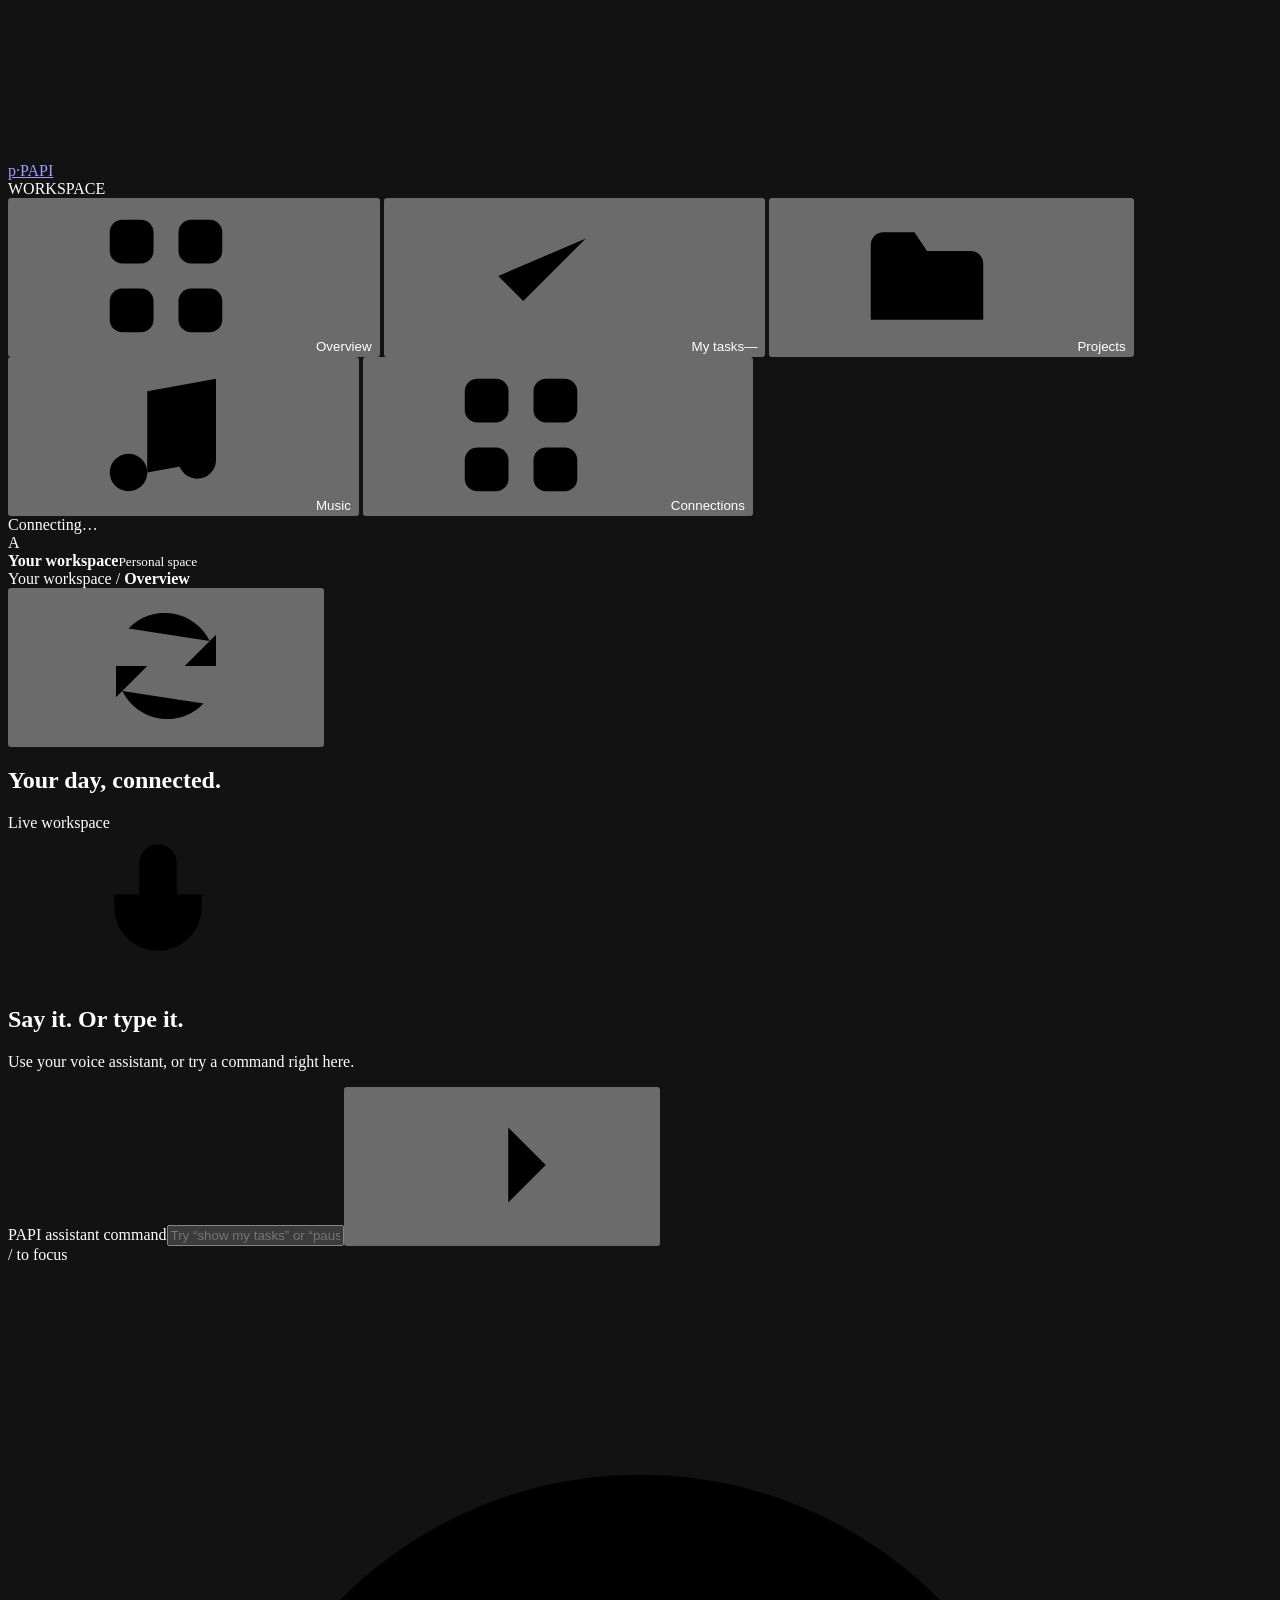
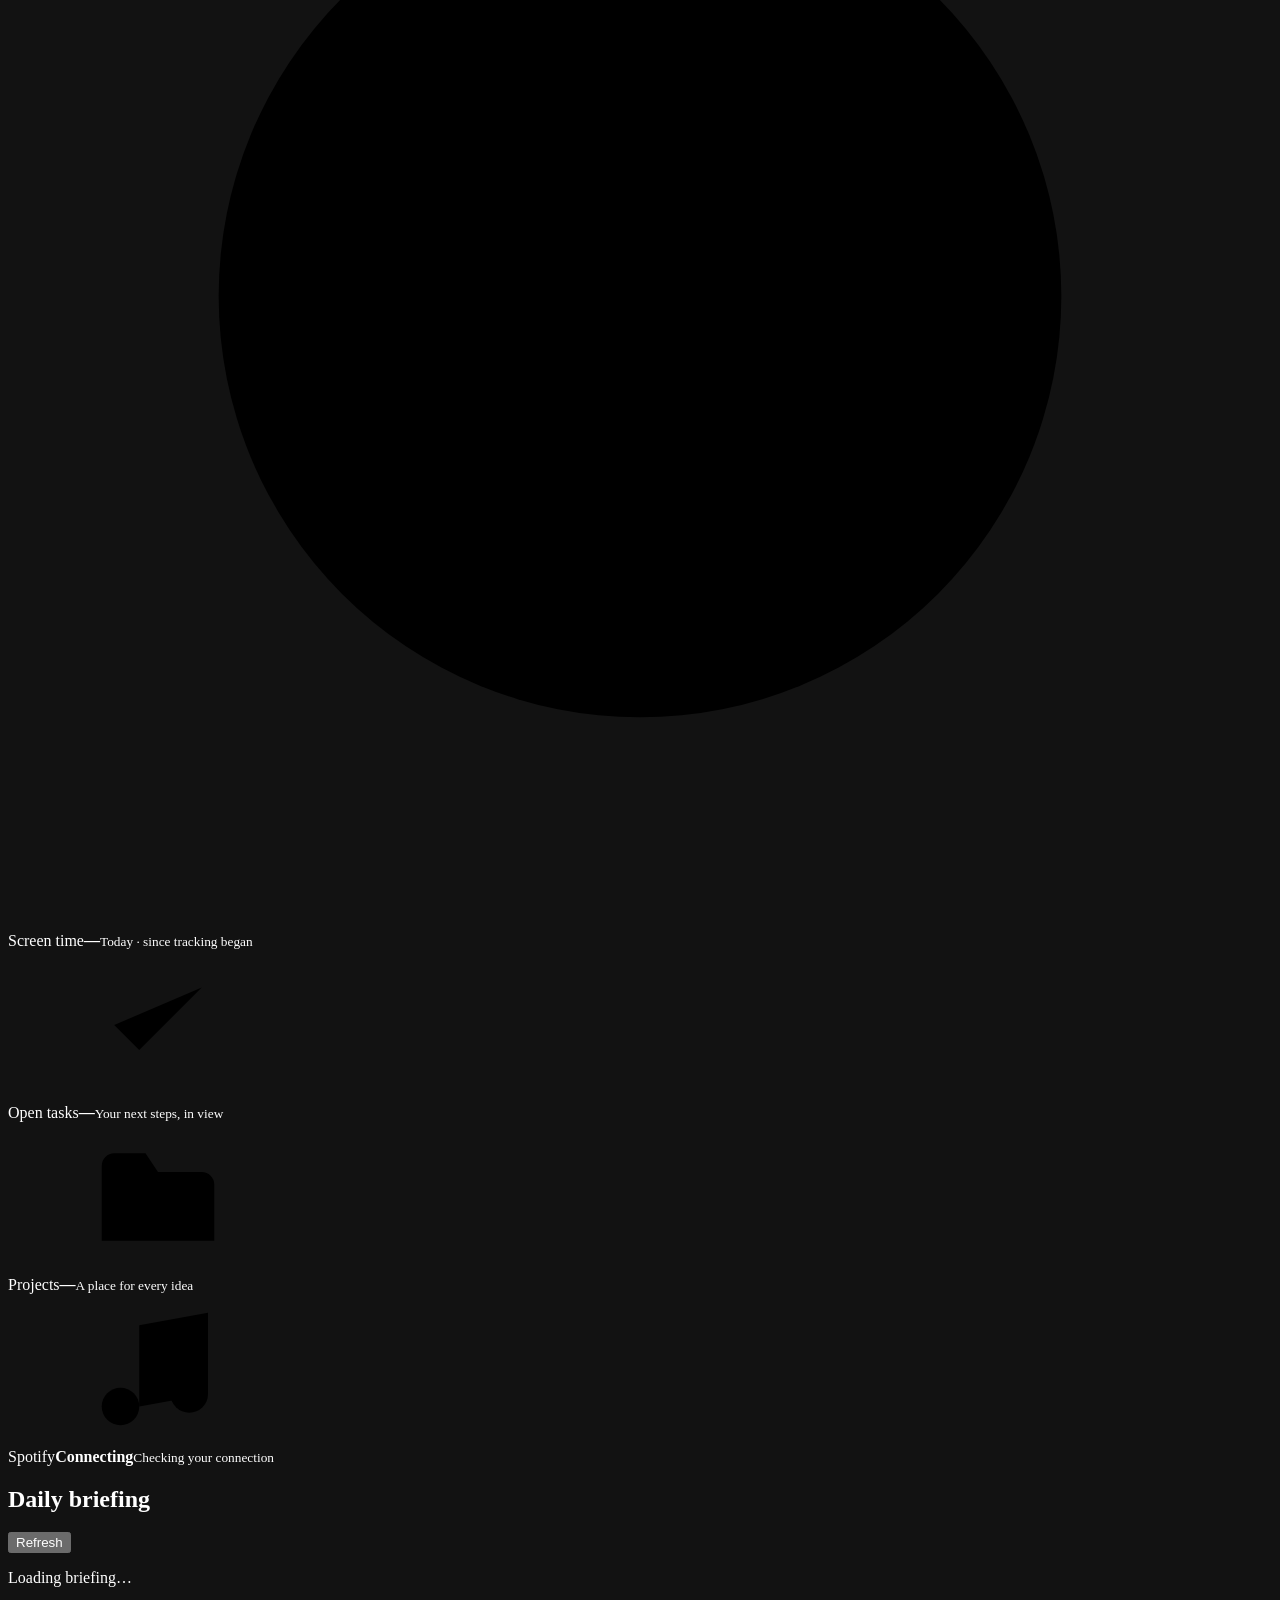
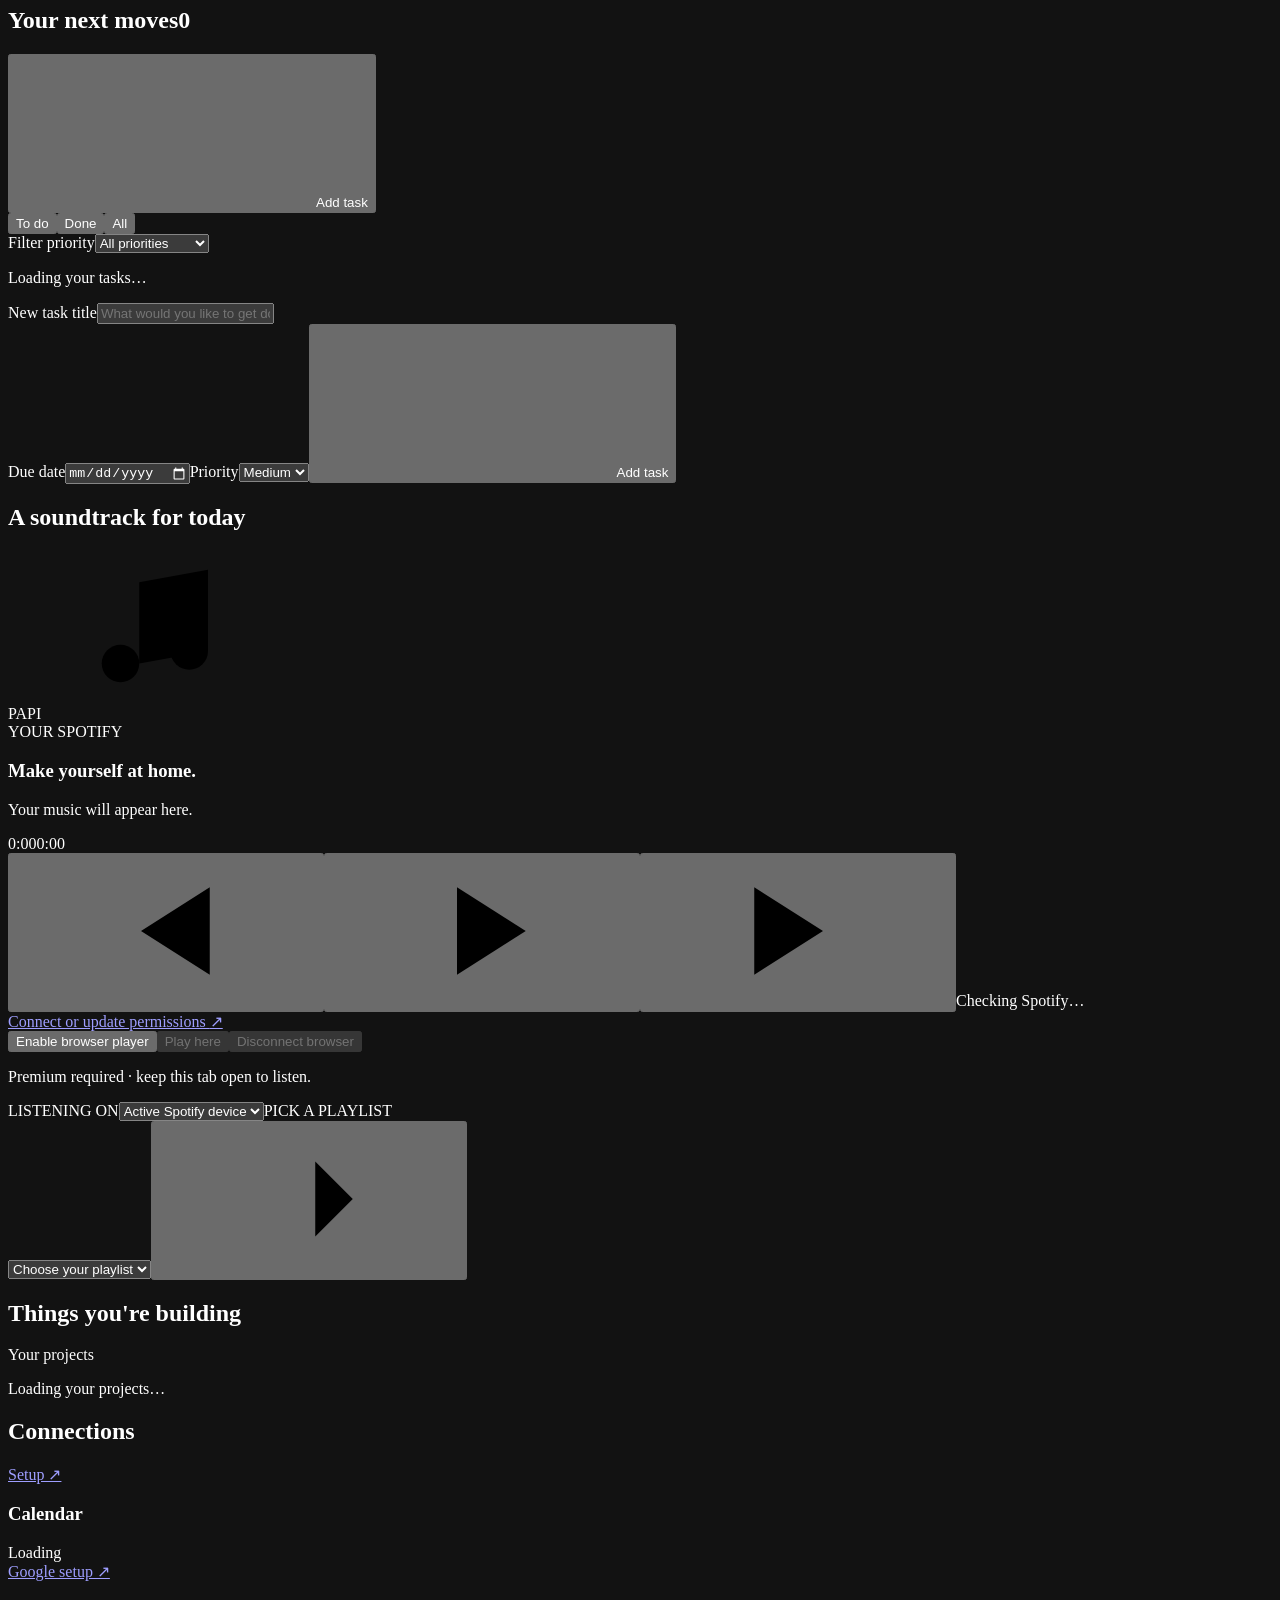
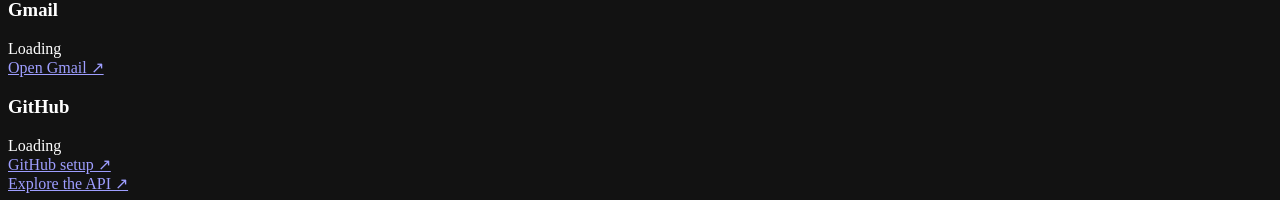
==== commit cc313019: "feat: add browser Spotify player and hands-free music controls" ====
--- a/dashboard/index.html
+++ b/dashboard/index.html
@@ -4,8 +4,8 @@
 <meta charset="utf-8"><meta name="viewport" content="width=device-width,initial-scale=1">
 <meta name="color-scheme" content="dark"><title>PAPI · Your day, connected</title>
 <link rel="icon" href="data:image/svg+xml,%3Csvg xmlns='http://www.w3.org/2000/svg' viewBox='0 0 40 40'%3E%3Crect width='40' height='40' rx='12' fill='%233a2552'/%3E%3Cpath d='M12 29V11h9a6 6 0 0 1 0 12h-9m0-6h9' fill='none' stroke='%23ddc5f3' stroke-width='3'/%3E%3C/svg%3E">
-<link rel="stylesheet" href="/dashboard/assets/style.css?v=briefing-1"><script src="/dashboard/assets/app.js?v=browser-player-1" defer></script>
-<script src="/dashboard/assets/connections.js?v=1" defer></script><script src="/dashboard/assets/screen-time.js?v=1" defer></script><script src="/dashboard/assets/briefing.js?v=1" defer></script><script src="/dashboard/assets/spotify-browser.js?v=1" defer></script></head>
+<link rel="stylesheet" href="/dashboard/assets/style.css?v=spotify-voice-1"><script src="/dashboard/assets/app.js?v=spotify-voice-1" defer></script>
+<script src="/dashboard/assets/connections.js?v=1" defer></script><script src="/dashboard/assets/screen-time.js?v=1" defer></script><script src="/dashboard/assets/briefing.js?v=1" defer></script><script src="/dashboard/assets/spotify-browser.js?v=hands-free-1" defer></script></head>
 <body>
 <svg class="icon-defs" xmlns="http://www.w3.org/2000/svg" aria-hidden="true"><defs>
 <symbol id="i-grid" viewBox="0 0 24 24"><rect x="3" y="3" width="7" height="7" rx="2"/><rect x="14" y="3" width="7" height="7" rx="2"/><rect x="3" y="14" width="7" height="7" rx="2"/><rect x="14" y="14" width="7" height="7" rx="2"/></symbol>
@@ -16,6 +16,8 @@
 <symbol id="i-mic" viewBox="0 0 24 24"><rect x="9" y="2" width="6" height="13" rx="3"/><path d="M5 10v2a7 7 0 0 0 14 0v-2M12 19v3m-4 0h8"/></symbol>
 <symbol id="i-plus" viewBox="0 0 24 24"><path d="M12 5v14M5 12h14"/></symbol>
 <symbol id="i-play" viewBox="0 0 24 24"><path d="m8 5 11 7-11 7Z"/></symbol>
+<symbol id="i-previous" viewBox="0 0 24 24"><path d="M5 5v14m14-14L8 12l11 7Z"/></symbol>
+<symbol id="i-next" viewBox="0 0 24 24"><path d="M19 5v14M5 5l11 7-11 7Z"/></symbol>
 <symbol id="i-pause" viewBox="0 0 24 24"><path d="M8 5v14M16 5v14"/></symbol>
 <symbol id="i-refresh" viewBox="0 0 24 24"><path d="M20 7v5h-5M4 17v-5h5M6 6a8 8 0 0 1 13 2M5 16a8 8 0 0 0 13 2"/></symbol>
 </defs></svg>
@@ -45,7 +47,7 @@
 <section class="panel music-panel" data-panel="music"><div class="panel-heading"><div><h2>A soundtrack for today</h2></div><svg class="heading-icon"><use href="#i-music"/></svg></div>
 <div class="record-scene" aria-hidden="true"><div class="record-halo"></div><div class="record"><div class="record-label"><span>PAPI</span><i></i></div></div></div>
 <div class="now-playing"><span class="eyebrow" id="playback-label">YOUR SPOTIFY</span><h3 id="track-title">Make yourself at home.</h3><p id="track-artist">Your music will appear here.</p></div><div class="progress-track" role="progressbar" aria-label="Track progress" aria-valuemin="0" aria-valuemax="100" aria-valuenow="0"><span id="track-progress"></span></div><div class="progress-times"><span id="track-time">0:00</span><span id="track-duration">0:00</span></div>
-<div class="player-controls"><button id="resume" class="player-button" aria-label="Resume Spotify"><svg><use href="#i-play"/></svg></button><button id="pause" class="player-button secondary" aria-label="Pause Spotify"><svg><use href="#i-pause"/></svg></button><span id="player-status">Checking Spotify…</span></div>
+<div class="player-controls"><button type="button" id="previous-track" class="player-button secondary" aria-label="Previous track" title="Previous track"><svg><use href="#i-previous"/></svg></button><button type="button" id="play-pause" class="player-button" aria-label="Play Spotify" title="Play Spotify"><svg><use href="#i-play"/></svg></button><button type="button" id="next-track" class="player-button secondary" aria-label="Next track" title="Next track"><svg><use href="#i-next"/></svg></button><span id="player-status">Checking Spotify…</span></div>
 <a class="connect-link" href="/connect/spotify" id="spotify-connect">Connect or update permissions <span>↗</span></a><div class="browser-player"><div class="browser-actions"><button type="button" class="text-button" id="browser-enable">Enable browser player</button><button type="button" class="text-button" id="browser-play" disabled>Play here</button><button type="button" class="text-button" id="browser-disconnect" disabled>Disconnect browser</button></div><p id="browser-status" role="status">Premium required · keep this tab open to listen.</p><a id="browser-reconnect" class="setup-action" href="/connect/spotify" hidden>Reconnect Spotify ↗</a></div><p id="music-error" class="inline-error" role="status"></p>
 <div class="playlist-controls"><label for="device-select">LISTENING ON</label><select id="device-select"><option value="">Active Spotify device</option></select><label for="playlist-select">PICK A PLAYLIST</label><div class="playlist-row"><select id="playlist-select"><option value="">Choose your playlist</option></select><button id="play-playlist" class="icon-button" aria-label="Play selected playlist"><svg><use href="#i-arrow"/></svg></button></div><button id="more-playlists" class="text-button" hidden>Load more playlists</button></div></section>
 <section class="panel projects-panel" data-panel="projects"><div class="panel-heading"><div><h2>Things you're building</h2></div><span class="subtle" id="project-count">Your projects</span></div><p class="inline-error" id="project-error" role="status"></p><div id="project-grid" class="project-grid"><p class="empty">Loading your projects…</p></div></section>
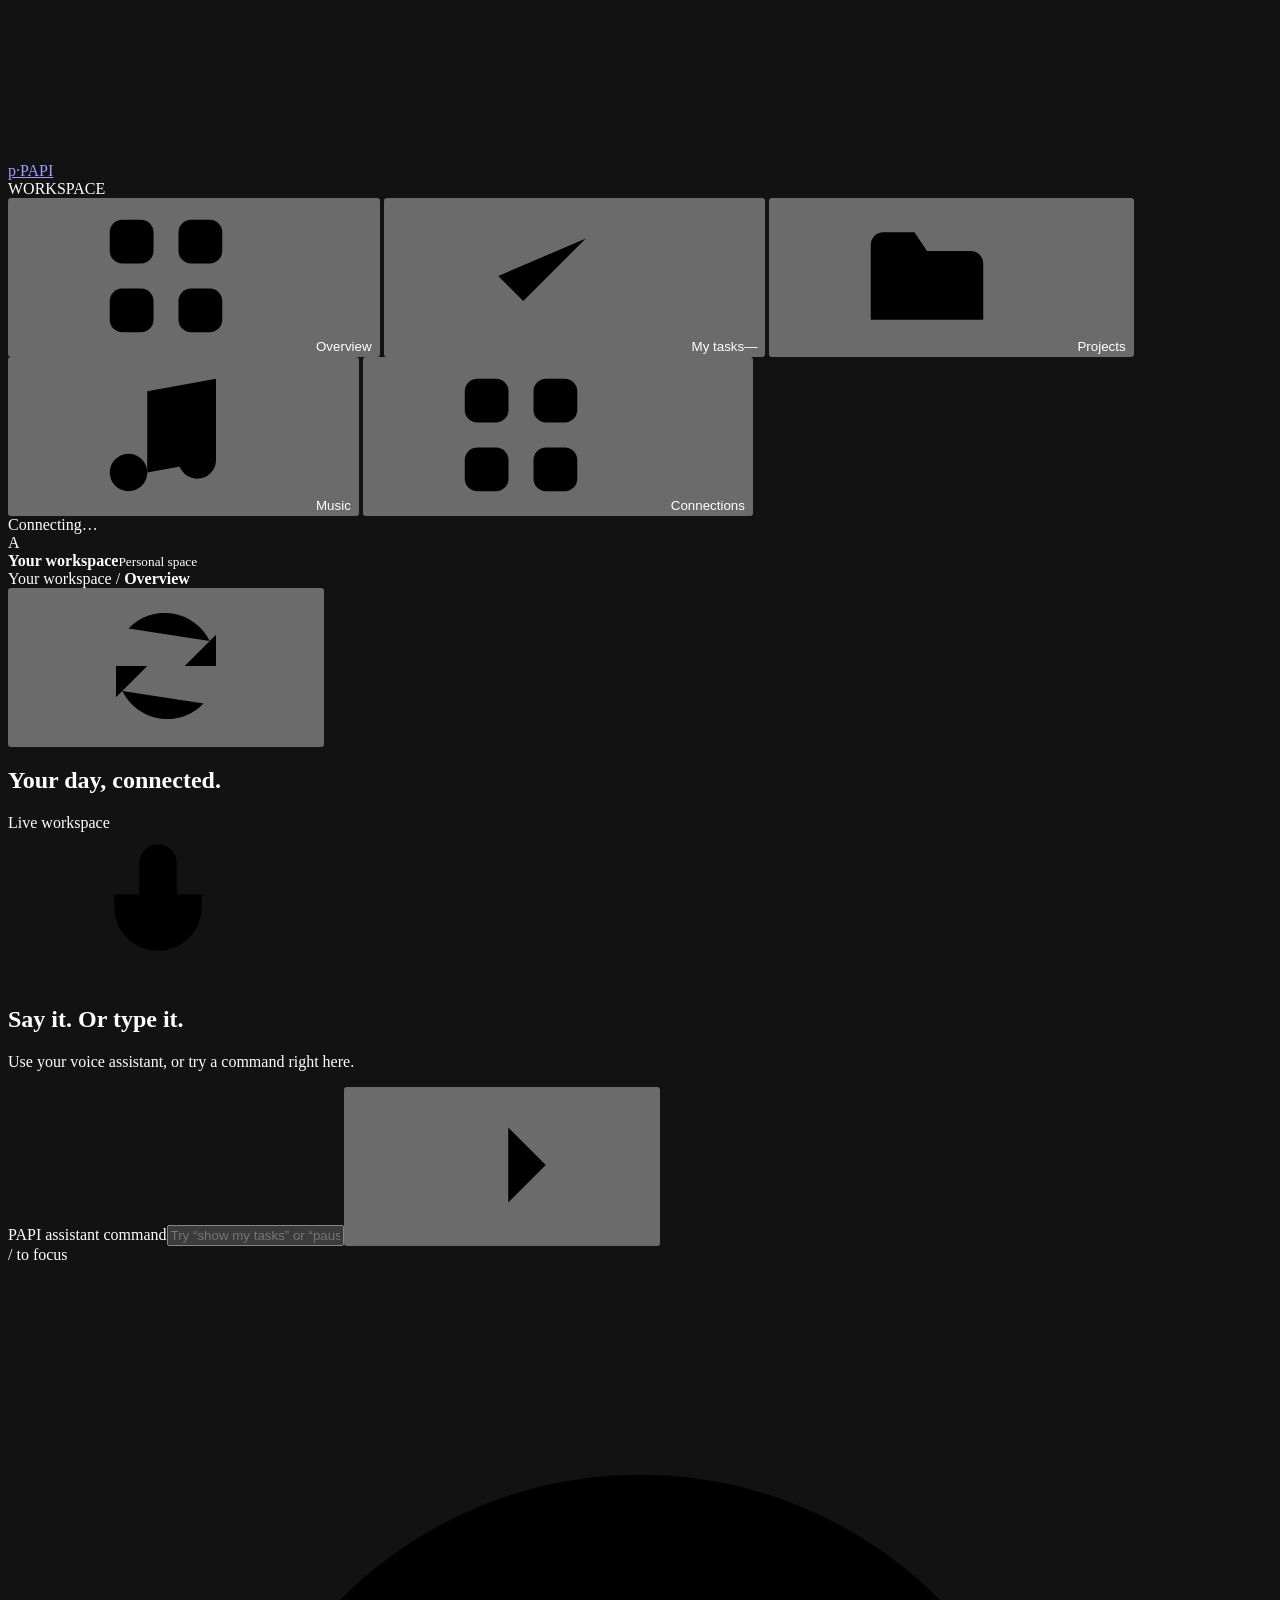
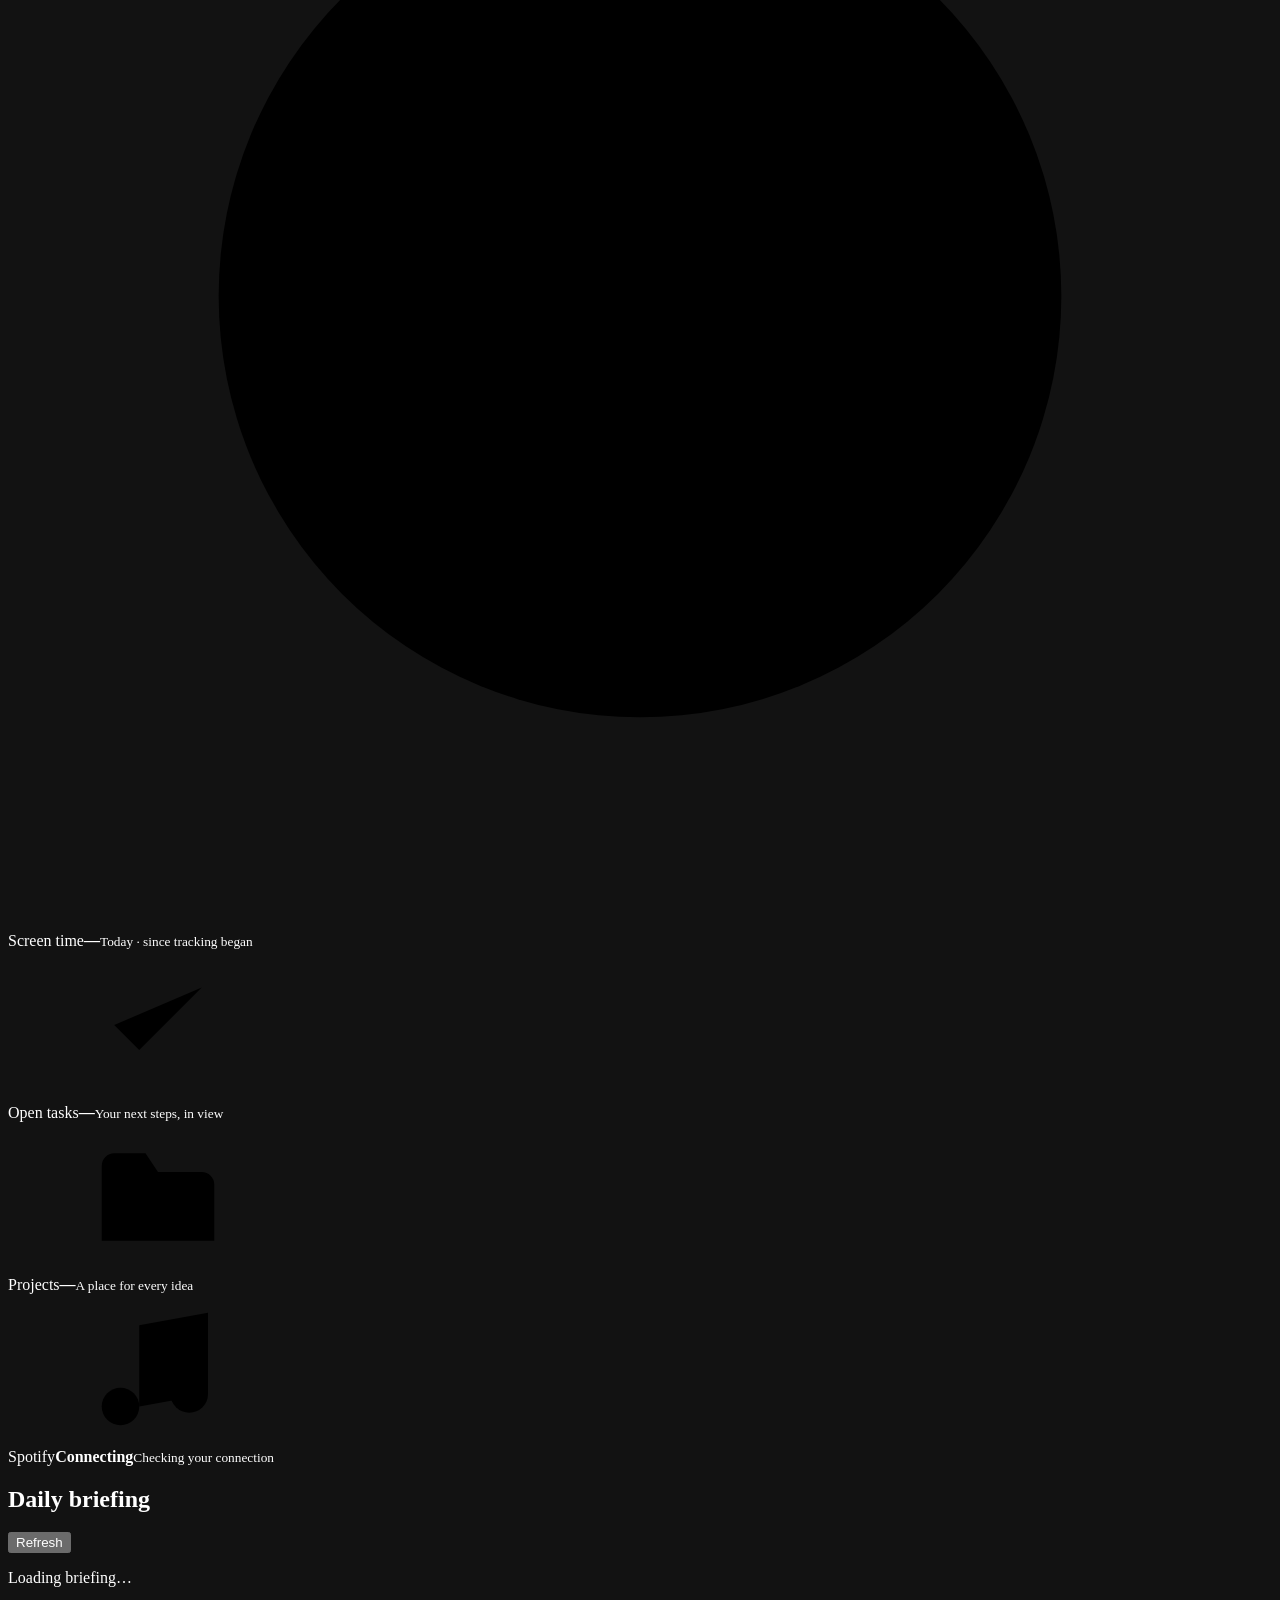
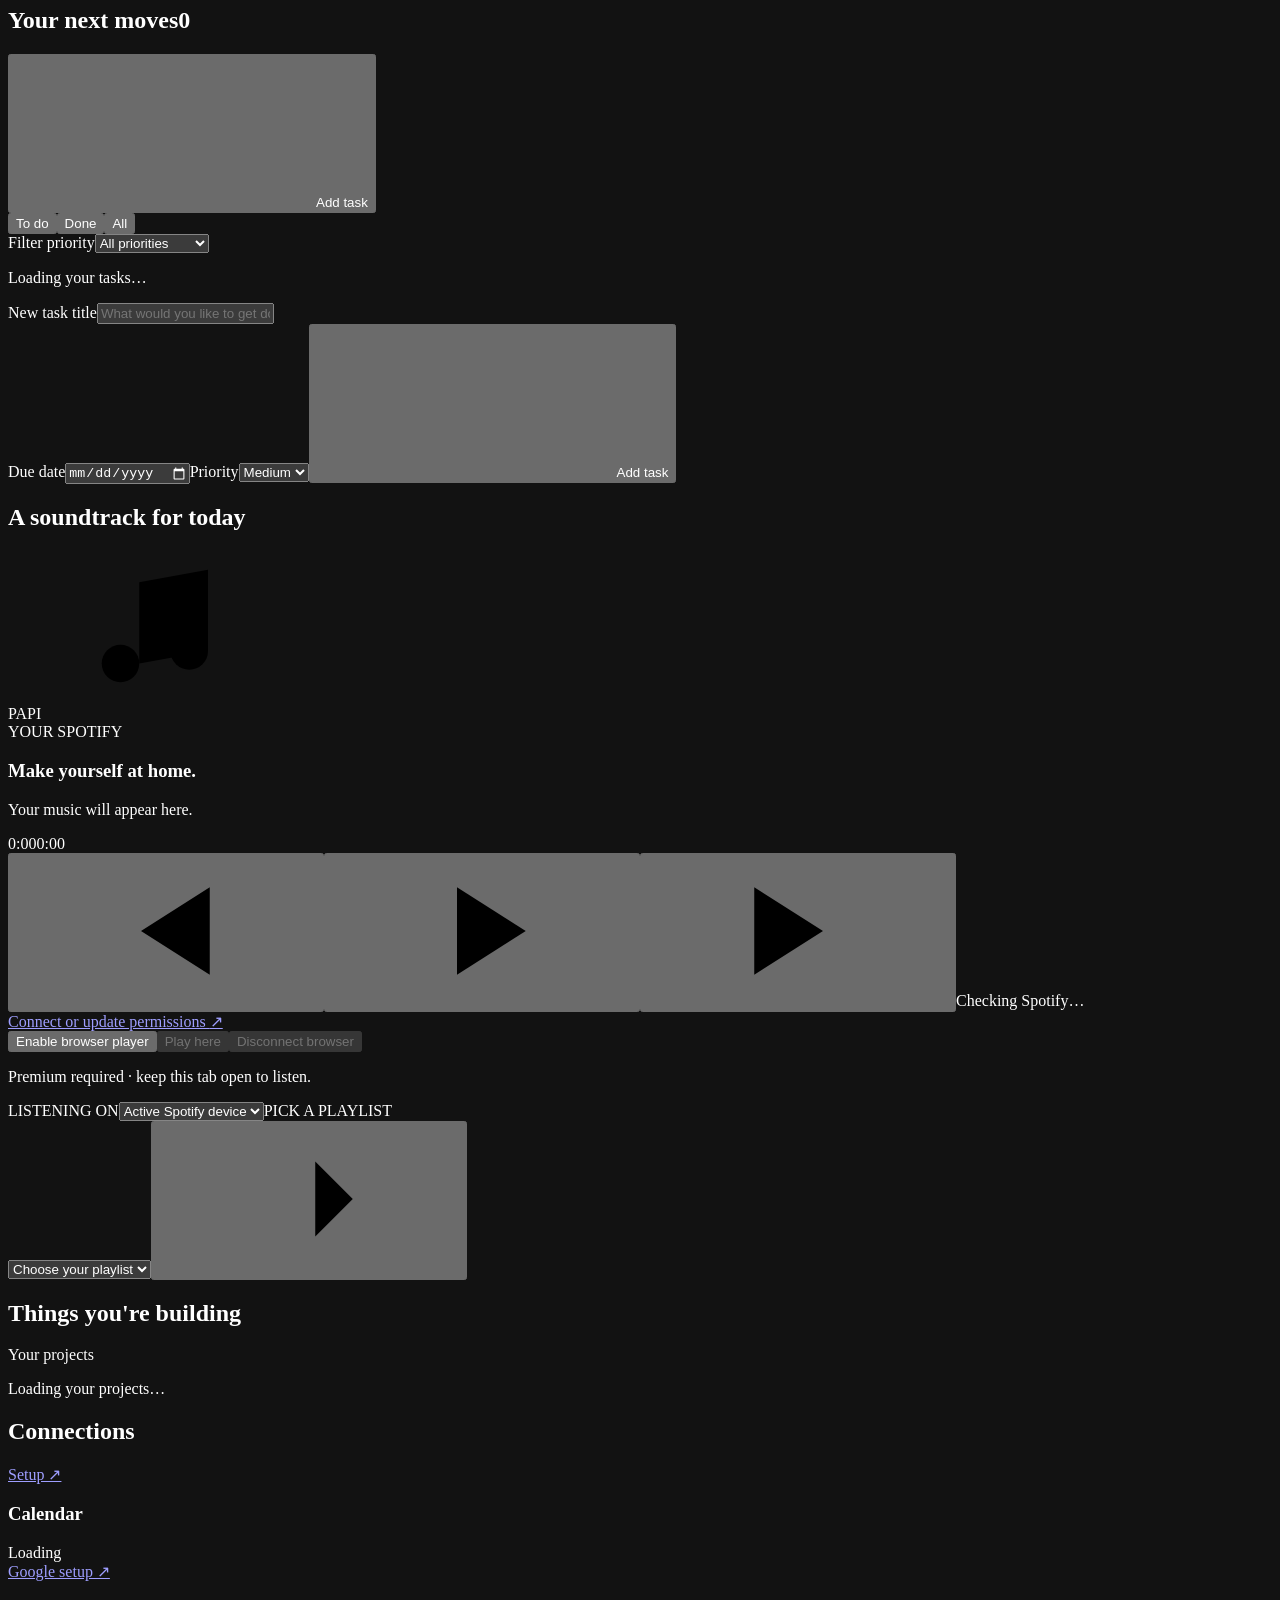
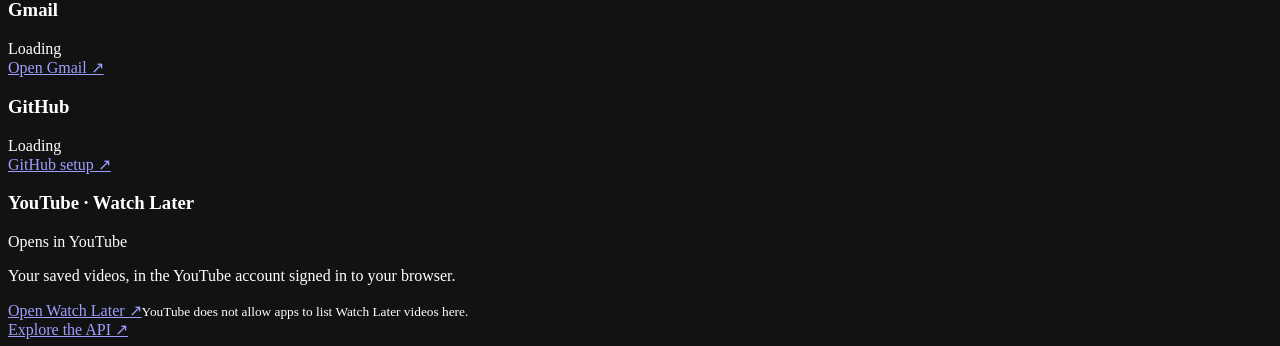
==== commit c4bc4279: "feat: add YouTube Watch Later dashboard shortcut" ====
--- a/dashboard/index.html
+++ b/dashboard/index.html
@@ -55,6 +55,7 @@
 <article class="connection-card"><div class="connection-heading"><h3>Calendar</h3><span id="calendar-status" class="status-pill">Loading</span></div><div id="calendar-data" class="connection-data"></div><a href="/connections/setup" class="connect-link">Google setup ↗</a></article>
 <article class="connection-card"><div class="connection-heading"><h3>Gmail</h3><span id="gmail-status" class="status-pill">Loading</span></div><div id="gmail-data" class="connection-data"></div><a href="https://mail.google.com/" target="_blank" rel="noopener noreferrer" class="connect-link">Open Gmail ↗</a></article>
 <article class="connection-card"><div class="connection-heading"><h3>GitHub</h3><span id="github-status" class="status-pill">Loading</span></div><div id="github-data" class="connection-data"></div><a href="/connections/setup" class="connect-link">GitHub setup ↗</a></article>
+<article class="connection-card youtube-watch-later" id="youtube-watch-later"><div class="connection-heading"><h3>YouTube · Watch Later</h3><span class="status-pill">Opens in YouTube</span></div><p>Your saved videos, in the YouTube account signed in to your browser.</p><a href="https://www.youtube.com/playlist?list=WL" target="_blank" rel="noopener noreferrer" class="connect-link">Open Watch Later ↗</a><small>YouTube does not allow apps to list Watch Later videos here.</small></article>
 </div></section>
 </div>
 <footer><a href="/docs" target="_blank" rel="noopener">Explore the API ↗</a></footer>
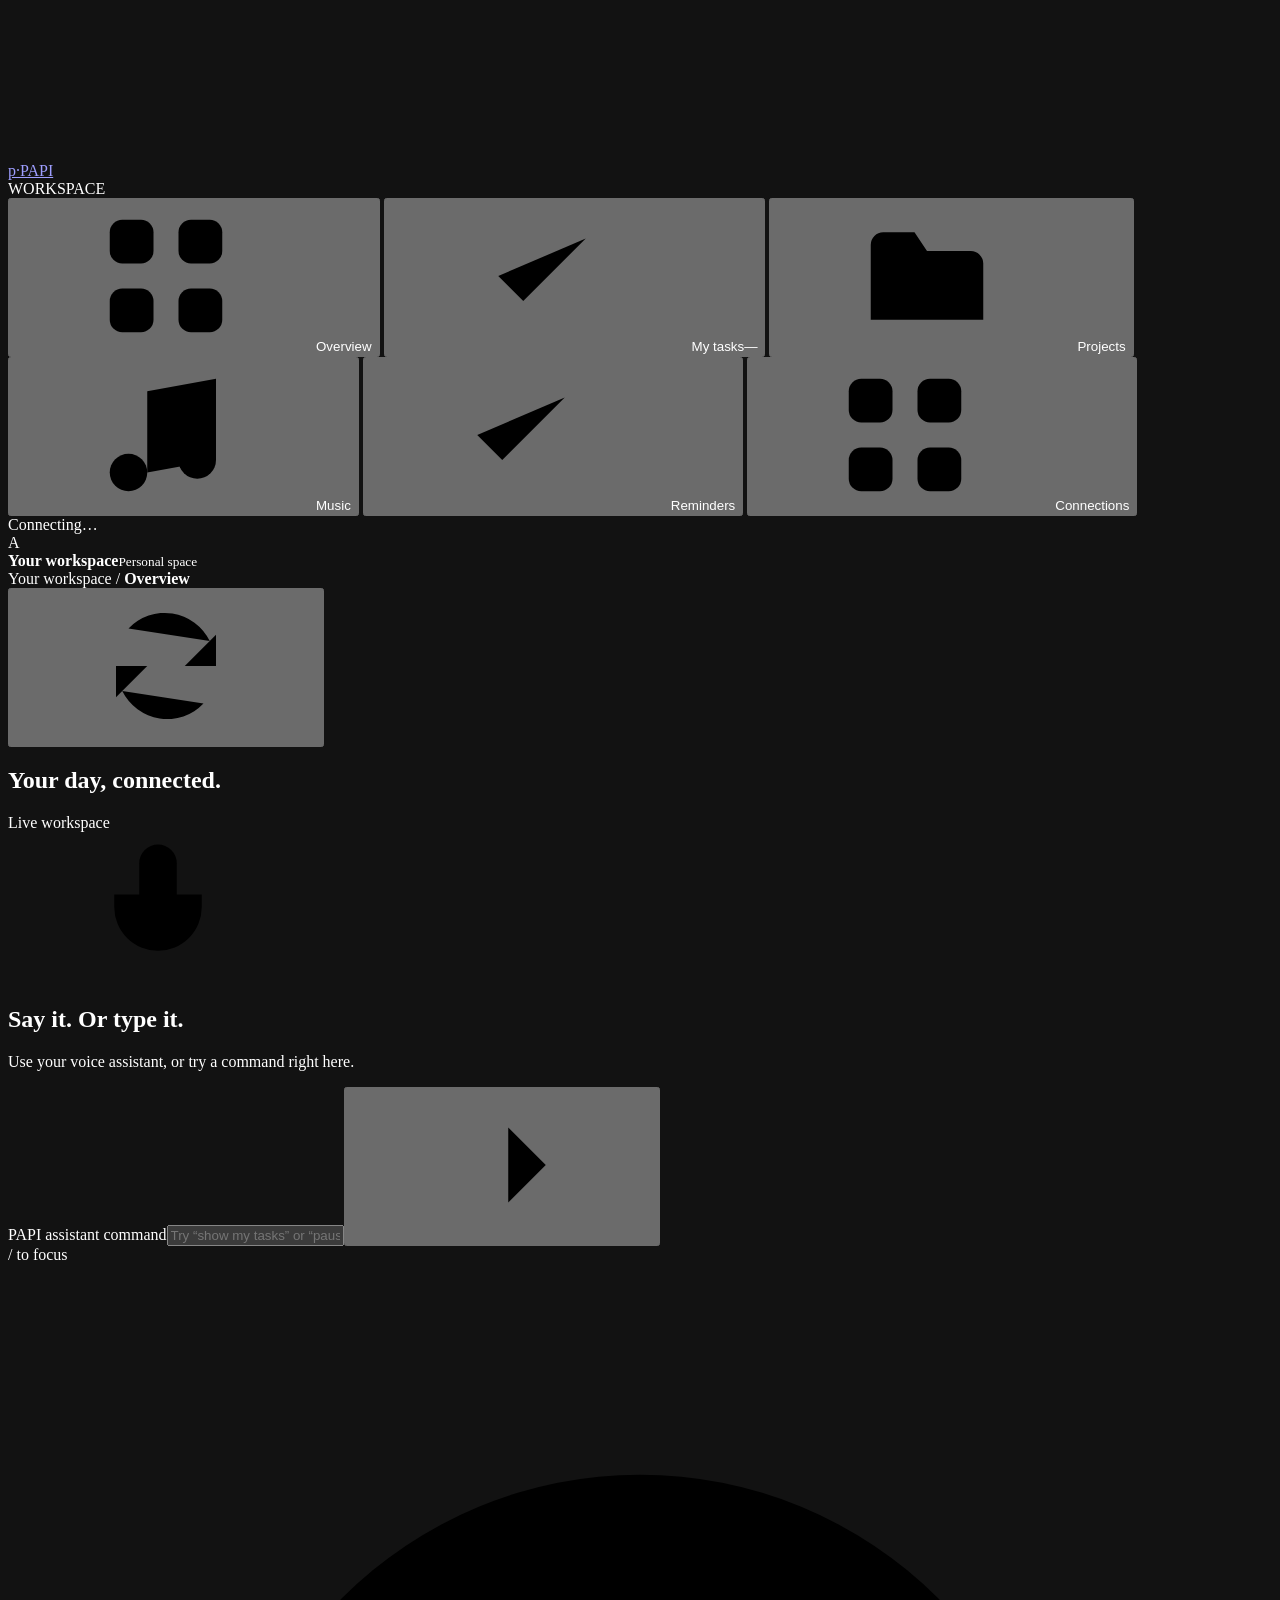
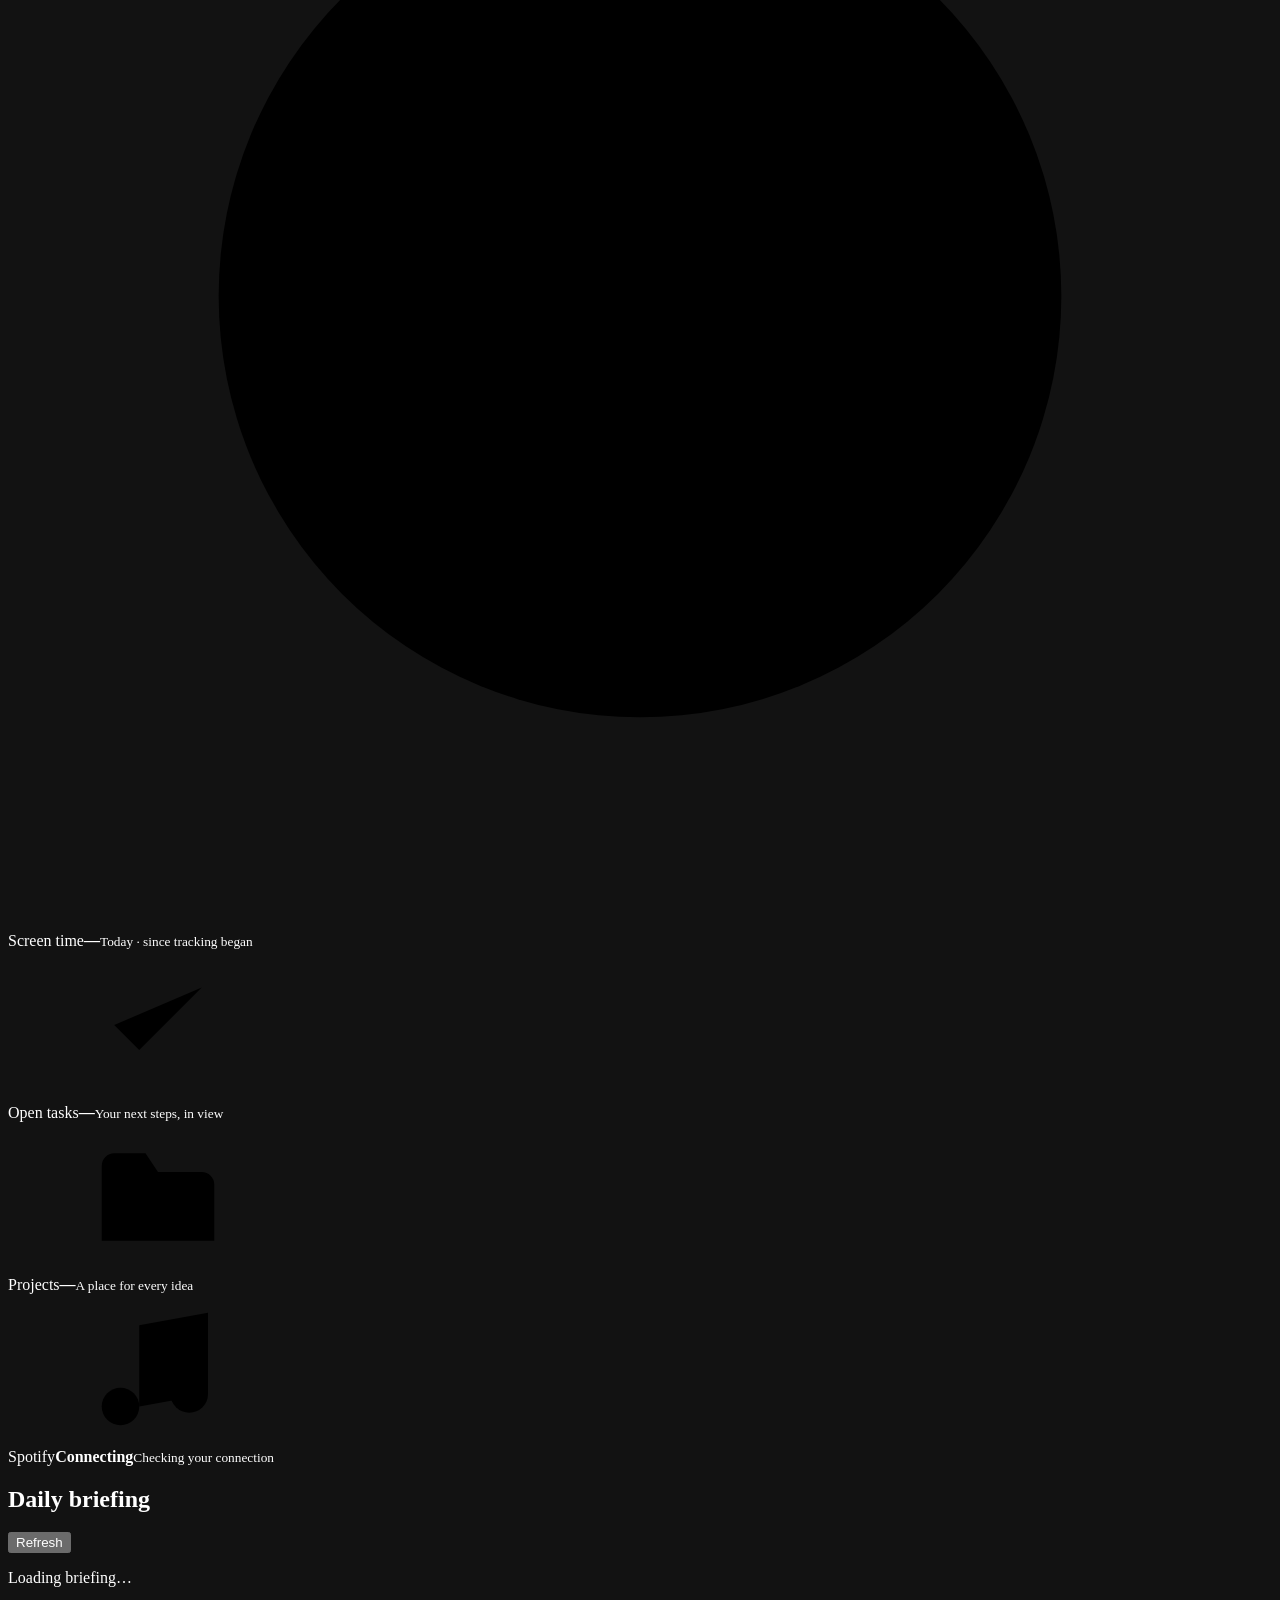
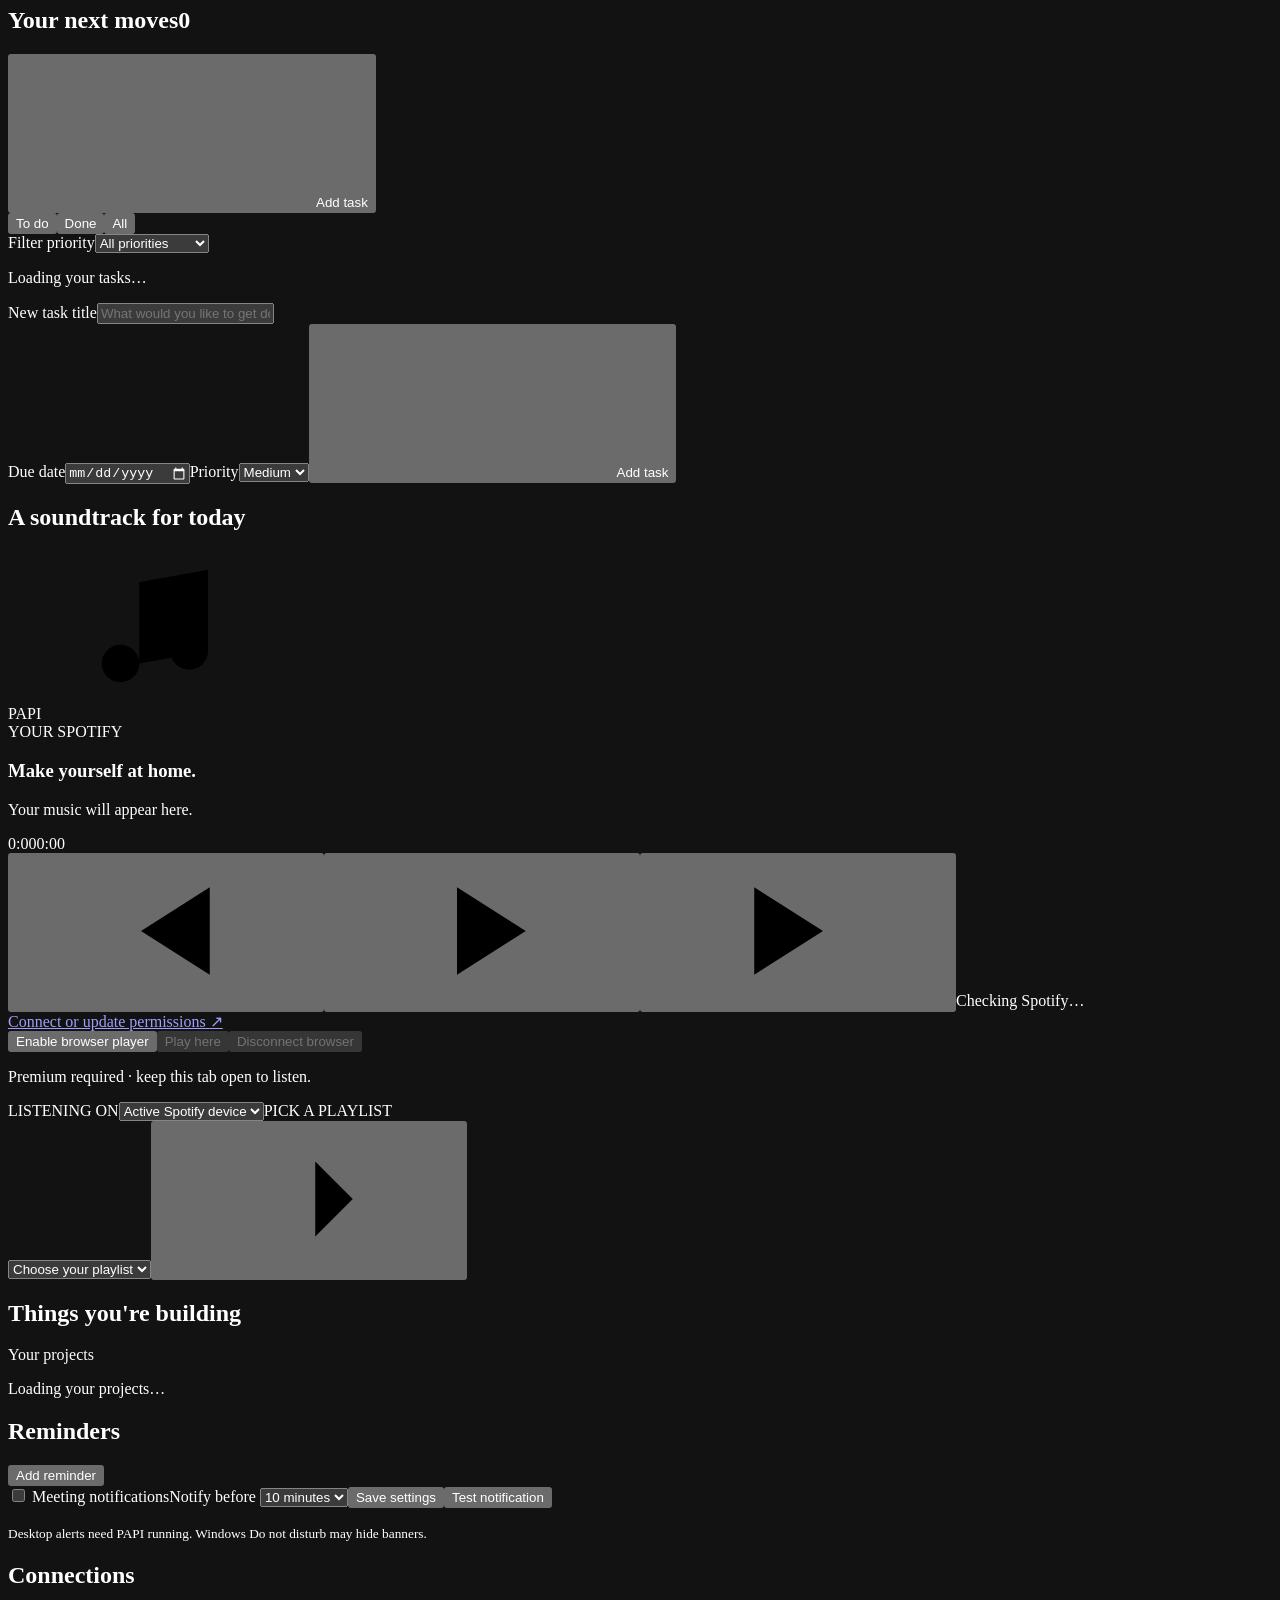
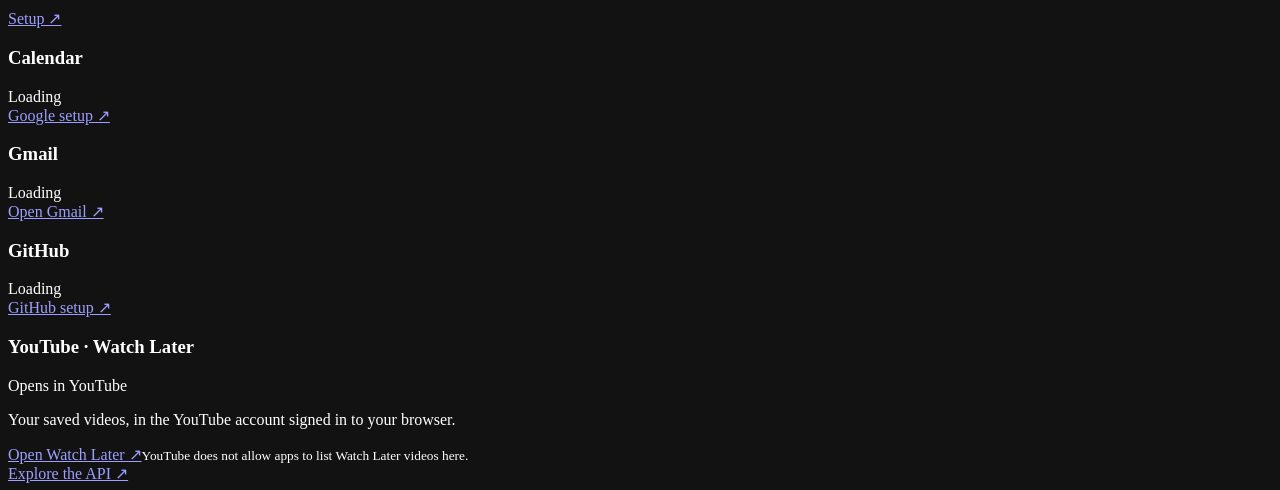
==== commit 6a2b696e: "feat: add persistent task and meeting desktop reminders" ====
--- a/dashboard/index.html
+++ b/dashboard/index.html
@@ -4,8 +4,8 @@
 <meta charset="utf-8"><meta name="viewport" content="width=device-width,initial-scale=1">
 <meta name="color-scheme" content="dark"><title>PAPI · Your day, connected</title>
 <link rel="icon" href="data:image/svg+xml,%3Csvg xmlns='http://www.w3.org/2000/svg' viewBox='0 0 40 40'%3E%3Crect width='40' height='40' rx='12' fill='%233a2552'/%3E%3Cpath d='M12 29V11h9a6 6 0 0 1 0 12h-9m0-6h9' fill='none' stroke='%23ddc5f3' stroke-width='3'/%3E%3C/svg%3E">
-<link rel="stylesheet" href="/dashboard/assets/style.css?v=spotify-voice-1"><script src="/dashboard/assets/app.js?v=spotify-voice-1" defer></script>
-<script src="/dashboard/assets/connections.js?v=1" defer></script><script src="/dashboard/assets/screen-time.js?v=1" defer></script><script src="/dashboard/assets/briefing.js?v=1" defer></script><script src="/dashboard/assets/spotify-browser.js?v=hands-free-1" defer></script></head>
+<link rel="stylesheet" href="/dashboard/assets/style.css?v=reminders-1"><script src="/dashboard/assets/app.js?v=reminders-1" defer></script>
+<script src="/dashboard/assets/connections.js?v=1" defer></script><script src="/dashboard/assets/screen-time.js?v=1" defer></script><script src="/dashboard/assets/briefing.js?v=1" defer></script><script src="/dashboard/assets/spotify-browser.js?v=hands-free-1" defer></script><script src="/dashboard/assets/reminders.js?v=1" defer></script></head>
 <body>
 <svg class="icon-defs" xmlns="http://www.w3.org/2000/svg" aria-hidden="true"><defs>
 <symbol id="i-grid" viewBox="0 0 24 24"><rect x="3" y="3" width="7" height="7" rx="2"/><rect x="14" y="3" width="7" height="7" rx="2"/><rect x="3" y="14" width="7" height="7" rx="2"/><rect x="14" y="14" width="7" height="7" rx="2"/></symbol>
@@ -29,6 +29,7 @@
 <button class="nav-item" data-view="tasks"><svg><use href="#i-check"/></svg>My tasks<span class="nav-count" id="nav-task-count">—</span></button>
 <button class="nav-item" data-view="projects"><svg><use href="#i-folder"/></svg>Projects</button>
 <button class="nav-item" data-view="music"><svg><use href="#i-music"/></svg>Music</button>
+<button class="nav-item" data-view="reminders"><svg><use href="#i-check"/></svg>Reminders</button>
 <button class="nav-item" data-view="connections"><svg><use href="#i-grid"/></svg>Connections</button></nav>
 <div class="sidebar-bottom"><div class="connection-dot"><i></i><span id="server-state">Connecting…</span></div><div class="user-card"><span id="avatar">A</span><div><strong id="sidebar-name">Your workspace</strong><small>Personal space</small></div></div></div>
 </aside>
@@ -51,6 +52,7 @@
 <a class="connect-link" href="/connect/spotify" id="spotify-connect">Connect or update permissions <span>↗</span></a><div class="browser-player"><div class="browser-actions"><button type="button" class="text-button" id="browser-enable">Enable browser player</button><button type="button" class="text-button" id="browser-play" disabled>Play here</button><button type="button" class="text-button" id="browser-disconnect" disabled>Disconnect browser</button></div><p id="browser-status" role="status">Premium required · keep this tab open to listen.</p><a id="browser-reconnect" class="setup-action" href="/connect/spotify" hidden>Reconnect Spotify ↗</a></div><p id="music-error" class="inline-error" role="status"></p>
 <div class="playlist-controls"><label for="device-select">LISTENING ON</label><select id="device-select"><option value="">Active Spotify device</option></select><label for="playlist-select">PICK A PLAYLIST</label><div class="playlist-row"><select id="playlist-select"><option value="">Choose your playlist</option></select><button id="play-playlist" class="icon-button" aria-label="Play selected playlist"><svg><use href="#i-arrow"/></svg></button></div><button id="more-playlists" class="text-button" hidden>Load more playlists</button></div></section>
 <section class="panel projects-panel" data-panel="projects"><div class="panel-heading"><div><h2>Things you're building</h2></div><span class="subtle" id="project-count">Your projects</span></div><p class="inline-error" id="project-error" role="status"></p><div id="project-grid" class="project-grid"><p class="empty">Loading your projects…</p></div></section>
+<section class="panel reminders-panel" data-panel="reminders"><div class="panel-heading"><h2>Reminders</h2><button type="button" class="text-button" id="add-reminder">Add reminder</button></div><div class="reminder-settings"><label><input type="checkbox" id="meeting-reminders"> Meeting notifications</label><label>Notify before <select id="meeting-lead"><option value="0">At start</option><option value="5">5 minutes</option><option value="10" selected>10 minutes</option><option value="15">15 minutes</option><option value="30">30 minutes</option><option value="60">1 hour</option><option value="120">2 hours</option></select></label><button type="button" class="text-button" id="reminder-settings-save">Save settings</button><button type="button" class="text-button" id="test-notification">Test notification</button></div><p id="reminder-health" class="subtle" role="status"></p><p id="reminder-error" class="inline-error" role="status"></p><div id="reminder-list" aria-live="polite"></div><small>Desktop alerts need PAPI running. Windows Do not disturb may hide banners.</small></section>
 <section class="panel connections-panel" data-panel="connections"><div class="panel-heading"><h2>Connections</h2><a class="text-button" href="/connections/setup">Setup ↗</a></div><div class="connections-grid">
 <article class="connection-card"><div class="connection-heading"><h3>Calendar</h3><span id="calendar-status" class="status-pill">Loading</span></div><div id="calendar-data" class="connection-data"></div><a href="/connections/setup" class="connect-link">Google setup ↗</a></article>
 <article class="connection-card"><div class="connection-heading"><h3>Gmail</h3><span id="gmail-status" class="status-pill">Loading</span></div><div id="gmail-data" class="connection-data"></div><a href="https://mail.google.com/" target="_blank" rel="noopener noreferrer" class="connect-link">Open Gmail ↗</a></article>
@@ -63,5 +65,6 @@
 </main>
 <dialog id="task-dialog"><form id="task-edit-form"><div class="dialog-heading"><h2>Edit task</h2><button type="button" class="close-dialog" aria-label="Close task editor">×</button></div><label>Task<input id="edit-task-title" maxlength="200" required></label><label>Due date<input id="edit-task-date" type="date"></label><label>Priority<select id="edit-task-priority"><option>low</option><option>medium</option><option>high</option></select></label><p class="dialog-error inline-error" role="status"></p><button class="button dark">Save changes</button></form></dialog>
 <dialog id="project-dialog"><form id="project-edit-form"><div class="dialog-heading"><h2 id="edit-project-heading">Edit project</h2><button type="button" class="close-dialog" aria-label="Close project editor">×</button></div><label>Description<textarea id="edit-project-description" rows="3" maxlength="2000"></textarea></label><label>Status<select id="edit-project-status"><option value="unspecified">Not set</option><option value="planned">Planned</option><option value="active">Active</option><option value="paused">Paused</option><option value="completed">Completed</option></select></label><label>Next steps <small>One per line, up to 30</small><textarea id="edit-project-steps" rows="5"></textarea></label><p class="dialog-error inline-error" role="status"></p><button class="button dark">Save project</button></form></dialog>
+<dialog id="reminder-dialog"><form id="reminder-form"><div class="dialog-heading"><h2>Add reminder</h2><button type="button" class="close-dialog" aria-label="Close reminder editor">×</button></div><label>Task<select id="reminder-task"><option value="">General reminder</option></select></label><label>Reminder<input id="reminder-title" maxlength="200" required></label><label>When · your computer’s local time<input type="datetime-local" id="reminder-time" required></label><p class="inline-error" id="reminder-form-error" role="status"></p><button type="submit" id="save-reminder" class="button dark">Save reminder</button></form></dialog>
 <div id="toast" role="status" aria-live="polite"></div>
 </body></html>
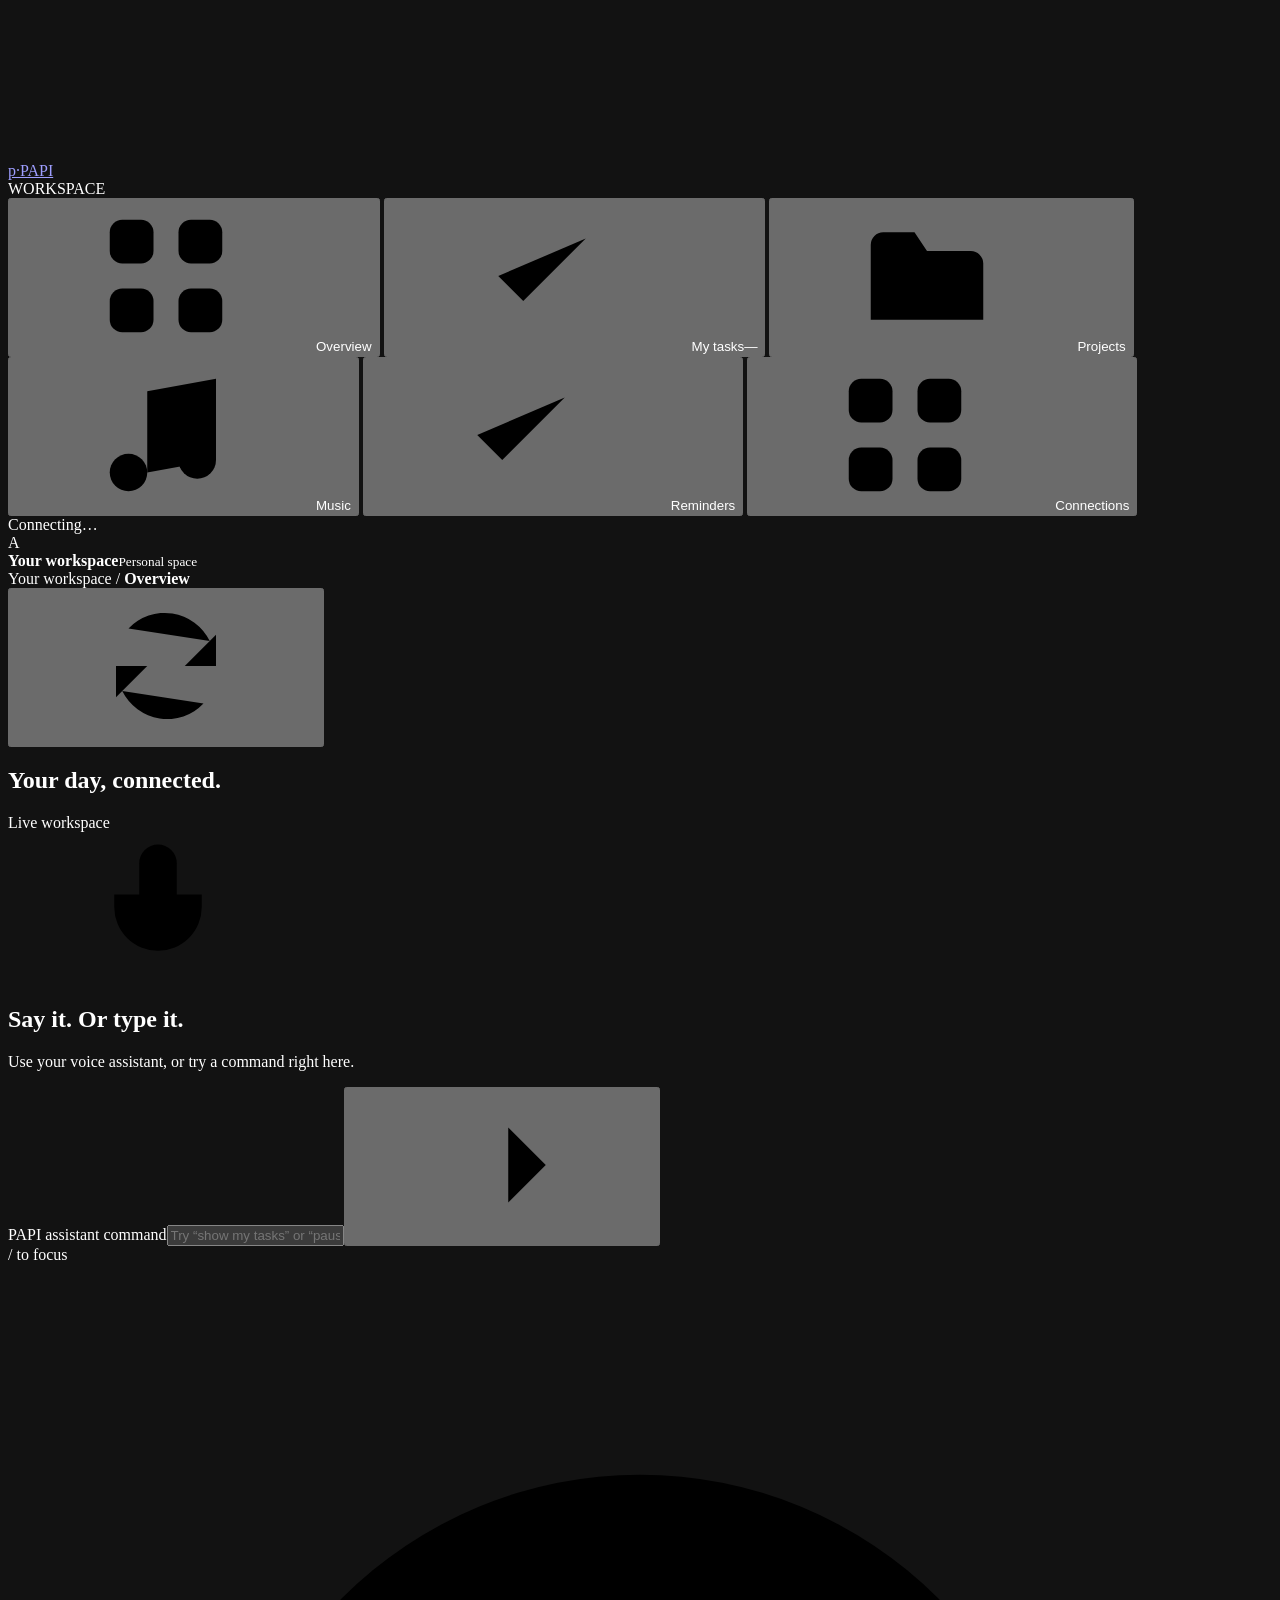
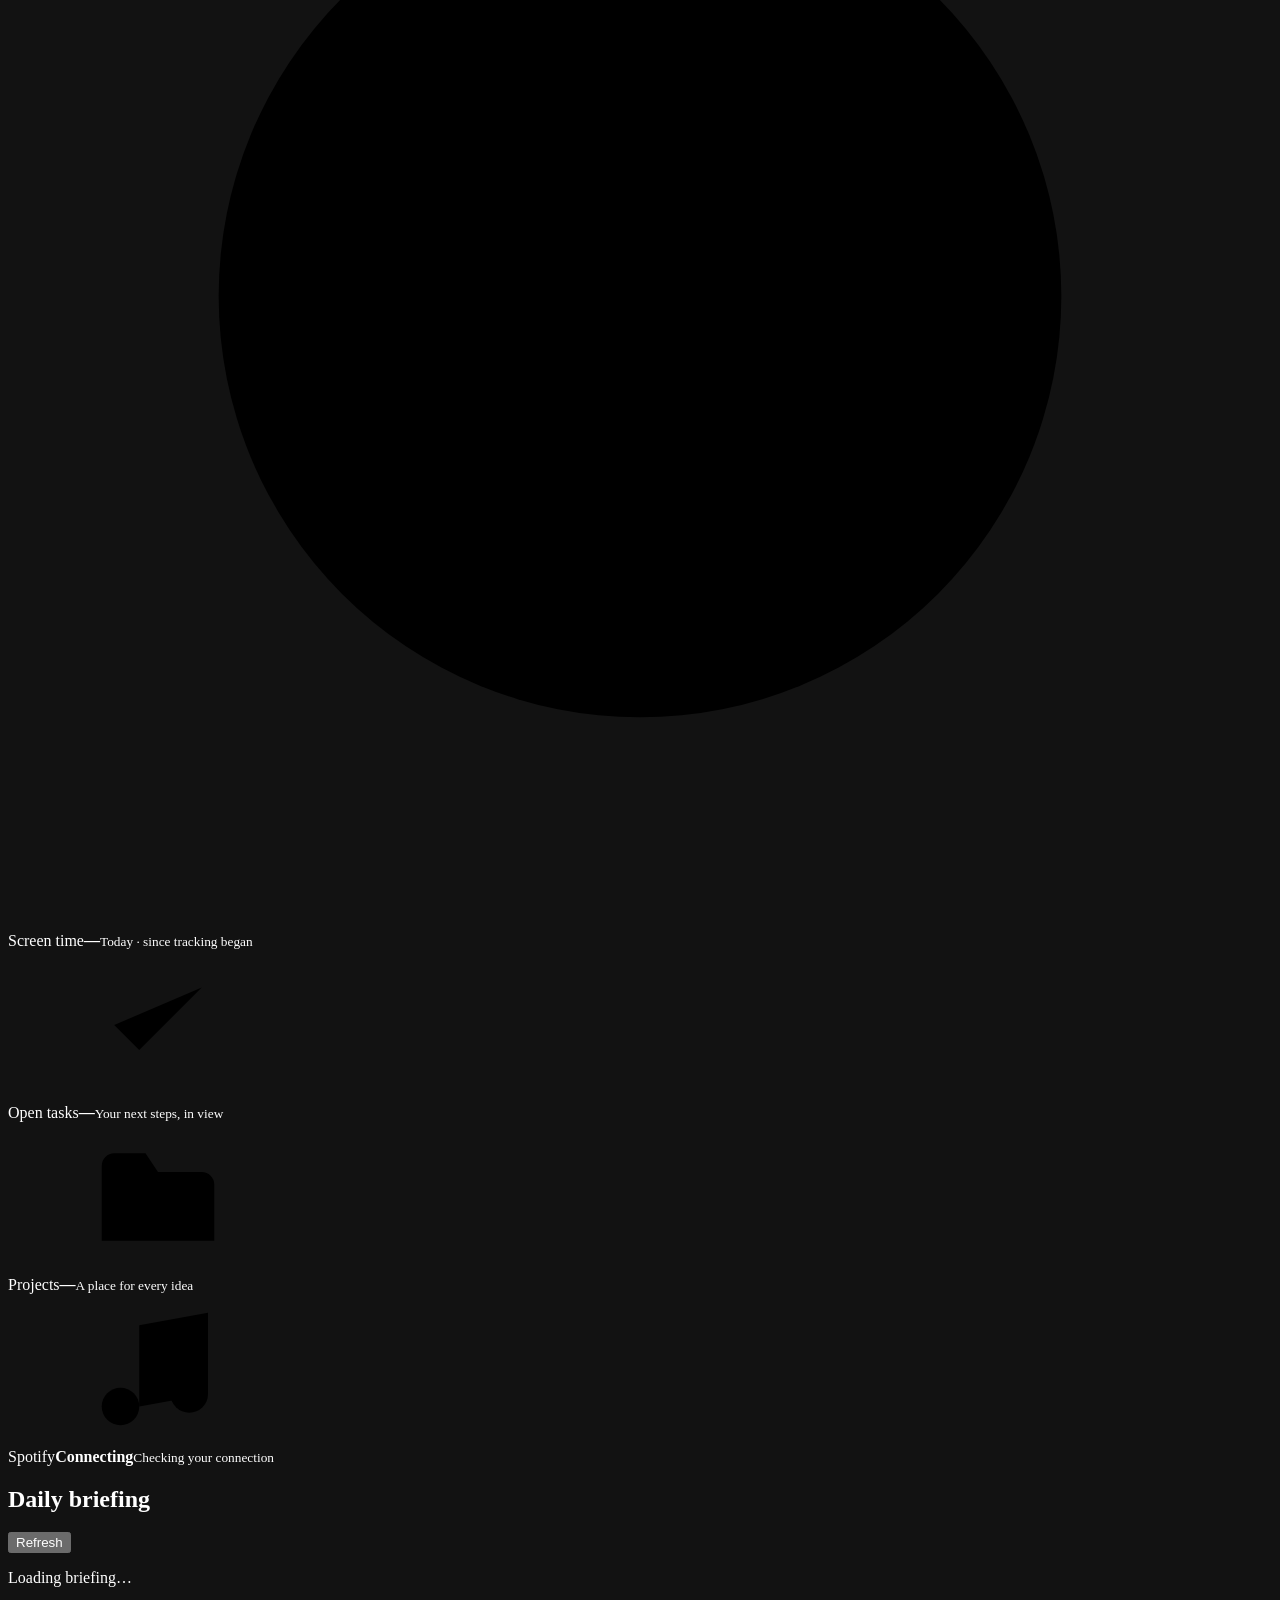
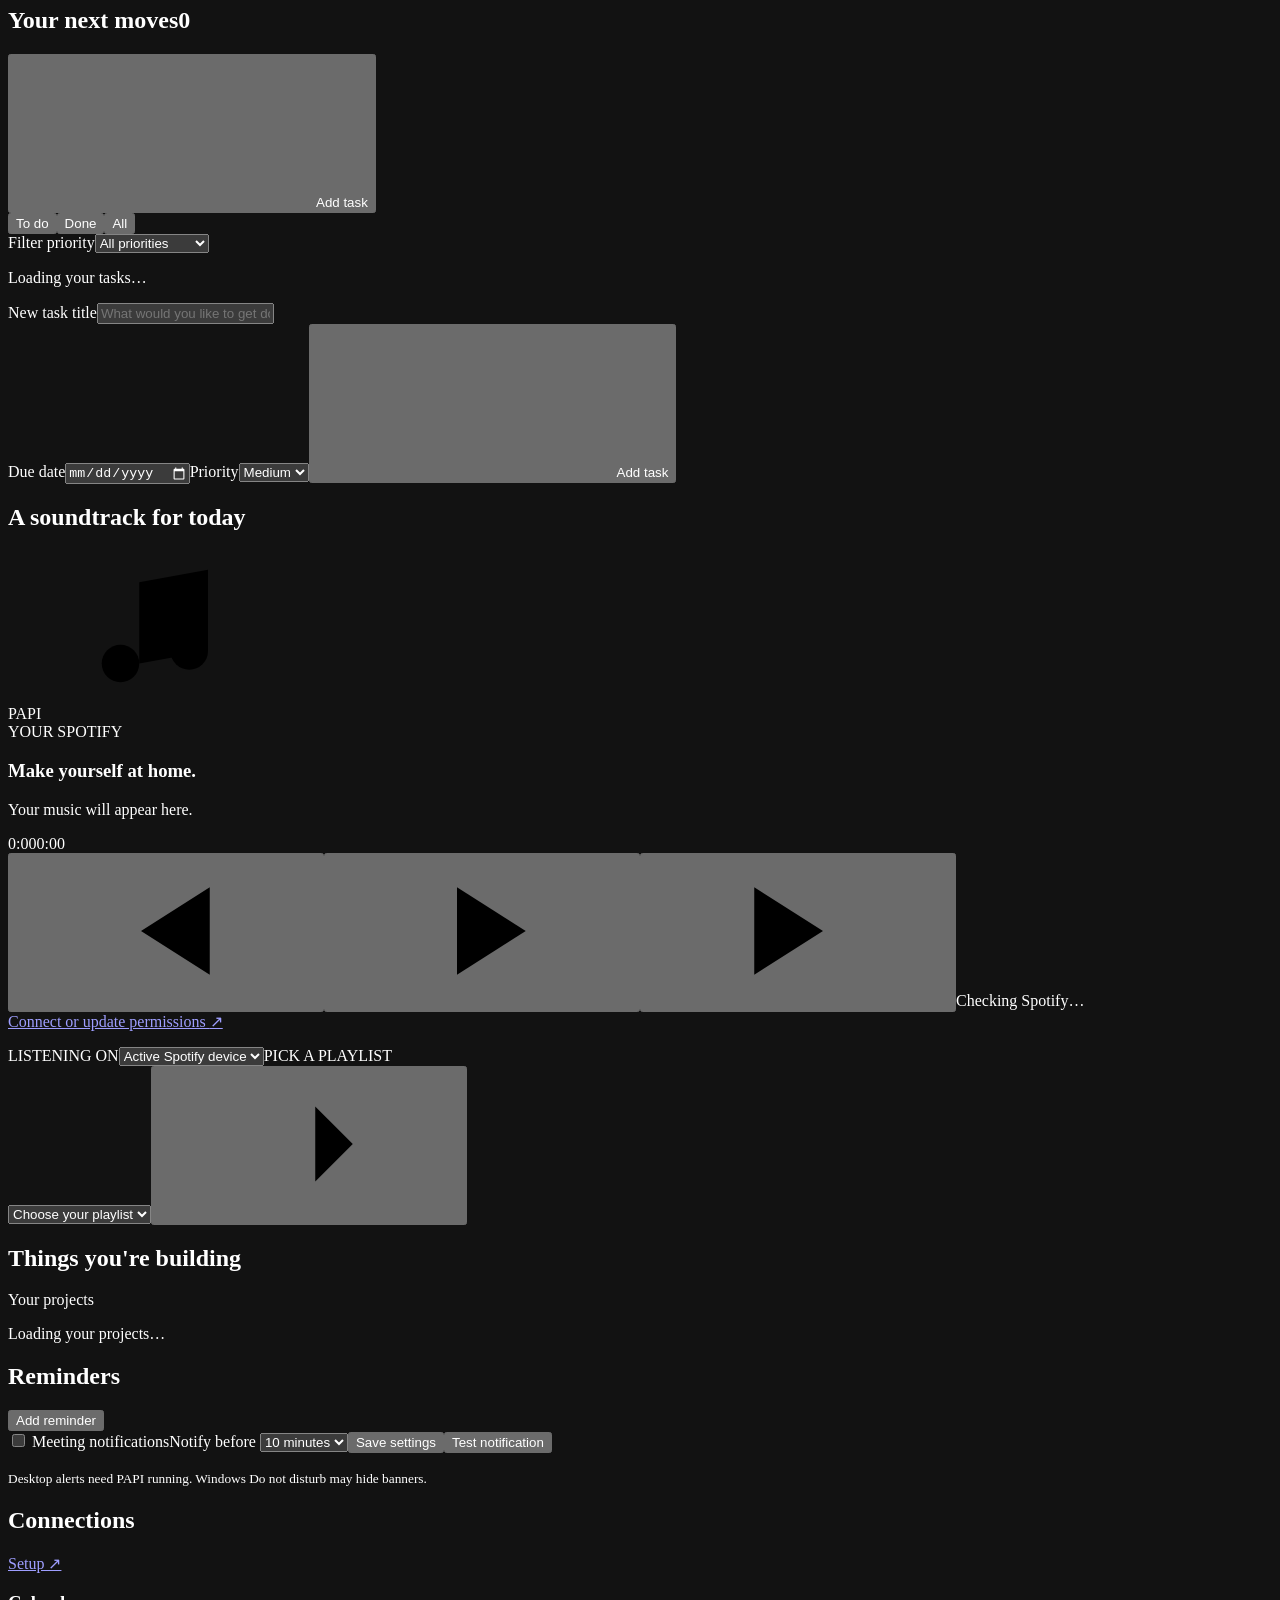
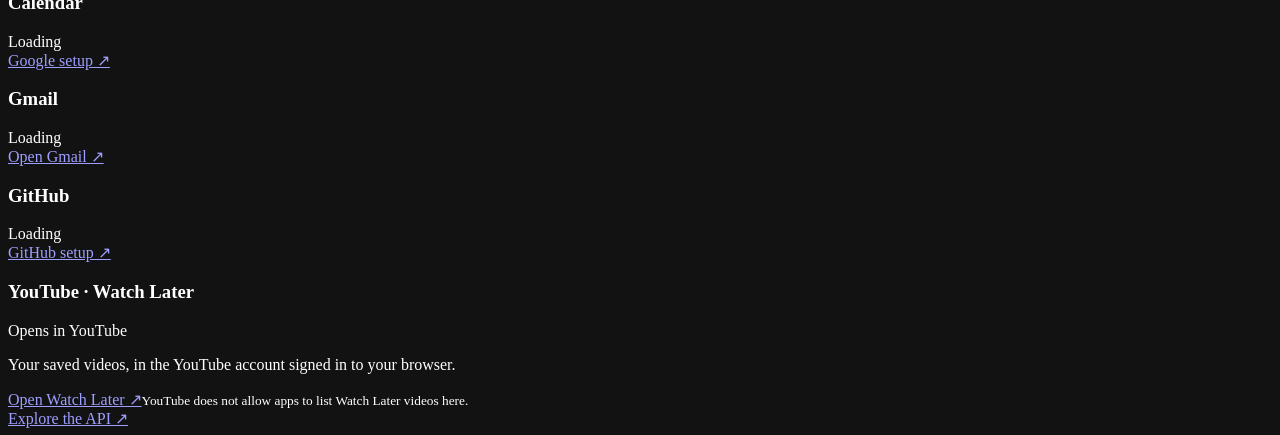
==== commit c4c4c4a8: "fix: use Spotify desktop playback and improve spoken song matching" ====
--- a/dashboard/index.html
+++ b/dashboard/index.html
@@ -4,8 +4,8 @@
 <meta charset="utf-8"><meta name="viewport" content="width=device-width,initial-scale=1">
 <meta name="color-scheme" content="dark"><title>PAPI · Your day, connected</title>
 <link rel="icon" href="data:image/svg+xml,%3Csvg xmlns='http://www.w3.org/2000/svg' viewBox='0 0 40 40'%3E%3Crect width='40' height='40' rx='12' fill='%233a2552'/%3E%3Cpath d='M12 29V11h9a6 6 0 0 1 0 12h-9m0-6h9' fill='none' stroke='%23ddc5f3' stroke-width='3'/%3E%3C/svg%3E">
-<link rel="stylesheet" href="/dashboard/assets/style.css?v=reminders-1"><script src="/dashboard/assets/app.js?v=reminders-1" defer></script>
-<script src="/dashboard/assets/connections.js?v=1" defer></script><script src="/dashboard/assets/screen-time.js?v=1" defer></script><script src="/dashboard/assets/briefing.js?v=1" defer></script><script src="/dashboard/assets/spotify-browser.js?v=hands-free-1" defer></script><script src="/dashboard/assets/reminders.js?v=1" defer></script></head>
+<link rel="stylesheet" href="/dashboard/assets/style.css?v=desktop-spotify-1"><script src="/dashboard/assets/app.js?v=desktop-spotify-1" defer></script>
+<script src="/dashboard/assets/connections.js?v=1" defer></script><script src="/dashboard/assets/screen-time.js?v=1" defer></script><script src="/dashboard/assets/briefing.js?v=1" defer></script><script src="/dashboard/assets/reminders.js?v=1" defer></script></head>
 <body>
 <svg class="icon-defs" xmlns="http://www.w3.org/2000/svg" aria-hidden="true"><defs>
 <symbol id="i-grid" viewBox="0 0 24 24"><rect x="3" y="3" width="7" height="7" rx="2"/><rect x="14" y="3" width="7" height="7" rx="2"/><rect x="3" y="14" width="7" height="7" rx="2"/><rect x="14" y="14" width="7" height="7" rx="2"/></symbol>
@@ -49,7 +49,7 @@
 <div class="record-scene" aria-hidden="true"><div class="record-halo"></div><div class="record"><div class="record-label"><span>PAPI</span><i></i></div></div></div>
 <div class="now-playing"><span class="eyebrow" id="playback-label">YOUR SPOTIFY</span><h3 id="track-title">Make yourself at home.</h3><p id="track-artist">Your music will appear here.</p></div><div class="progress-track" role="progressbar" aria-label="Track progress" aria-valuemin="0" aria-valuemax="100" aria-valuenow="0"><span id="track-progress"></span></div><div class="progress-times"><span id="track-time">0:00</span><span id="track-duration">0:00</span></div>
 <div class="player-controls"><button type="button" id="previous-track" class="player-button secondary" aria-label="Previous track" title="Previous track"><svg><use href="#i-previous"/></svg></button><button type="button" id="play-pause" class="player-button" aria-label="Play Spotify" title="Play Spotify"><svg><use href="#i-play"/></svg></button><button type="button" id="next-track" class="player-button secondary" aria-label="Next track" title="Next track"><svg><use href="#i-next"/></svg></button><span id="player-status">Checking Spotify…</span></div>
-<a class="connect-link" href="/connect/spotify" id="spotify-connect">Connect or update permissions <span>↗</span></a><div class="browser-player"><div class="browser-actions"><button type="button" class="text-button" id="browser-enable">Enable browser player</button><button type="button" class="text-button" id="browser-play" disabled>Play here</button><button type="button" class="text-button" id="browser-disconnect" disabled>Disconnect browser</button></div><p id="browser-status" role="status">Premium required · keep this tab open to listen.</p><a id="browser-reconnect" class="setup-action" href="/connect/spotify" hidden>Reconnect Spotify ↗</a></div><p id="music-error" class="inline-error" role="status"></p>
+<a class="connect-link" href="/connect/spotify" id="spotify-connect">Connect or update permissions <span>↗</span></a><p id="music-error" class="inline-error" role="status"></p>
 <div class="playlist-controls"><label for="device-select">LISTENING ON</label><select id="device-select"><option value="">Active Spotify device</option></select><label for="playlist-select">PICK A PLAYLIST</label><div class="playlist-row"><select id="playlist-select"><option value="">Choose your playlist</option></select><button id="play-playlist" class="icon-button" aria-label="Play selected playlist"><svg><use href="#i-arrow"/></svg></button></div><button id="more-playlists" class="text-button" hidden>Load more playlists</button></div></section>
 <section class="panel projects-panel" data-panel="projects"><div class="panel-heading"><div><h2>Things you're building</h2></div><span class="subtle" id="project-count">Your projects</span></div><p class="inline-error" id="project-error" role="status"></p><div id="project-grid" class="project-grid"><p class="empty">Loading your projects…</p></div></section>
 <section class="panel reminders-panel" data-panel="reminders"><div class="panel-heading"><h2>Reminders</h2><button type="button" class="text-button" id="add-reminder">Add reminder</button></div><div class="reminder-settings"><label><input type="checkbox" id="meeting-reminders"> Meeting notifications</label><label>Notify before <select id="meeting-lead"><option value="0">At start</option><option value="5">5 minutes</option><option value="10" selected>10 minutes</option><option value="15">15 minutes</option><option value="30">30 minutes</option><option value="60">1 hour</option><option value="120">2 hours</option></select></label><button type="button" class="text-button" id="reminder-settings-save">Save settings</button><button type="button" class="text-button" id="test-notification">Test notification</button></div><p id="reminder-health" class="subtle" role="status"></p><p id="reminder-error" class="inline-error" role="status"></p><div id="reminder-list" aria-live="polite"></div><small>Desktop alerts need PAPI running. Windows Do not disturb may hide banners.</small></section>
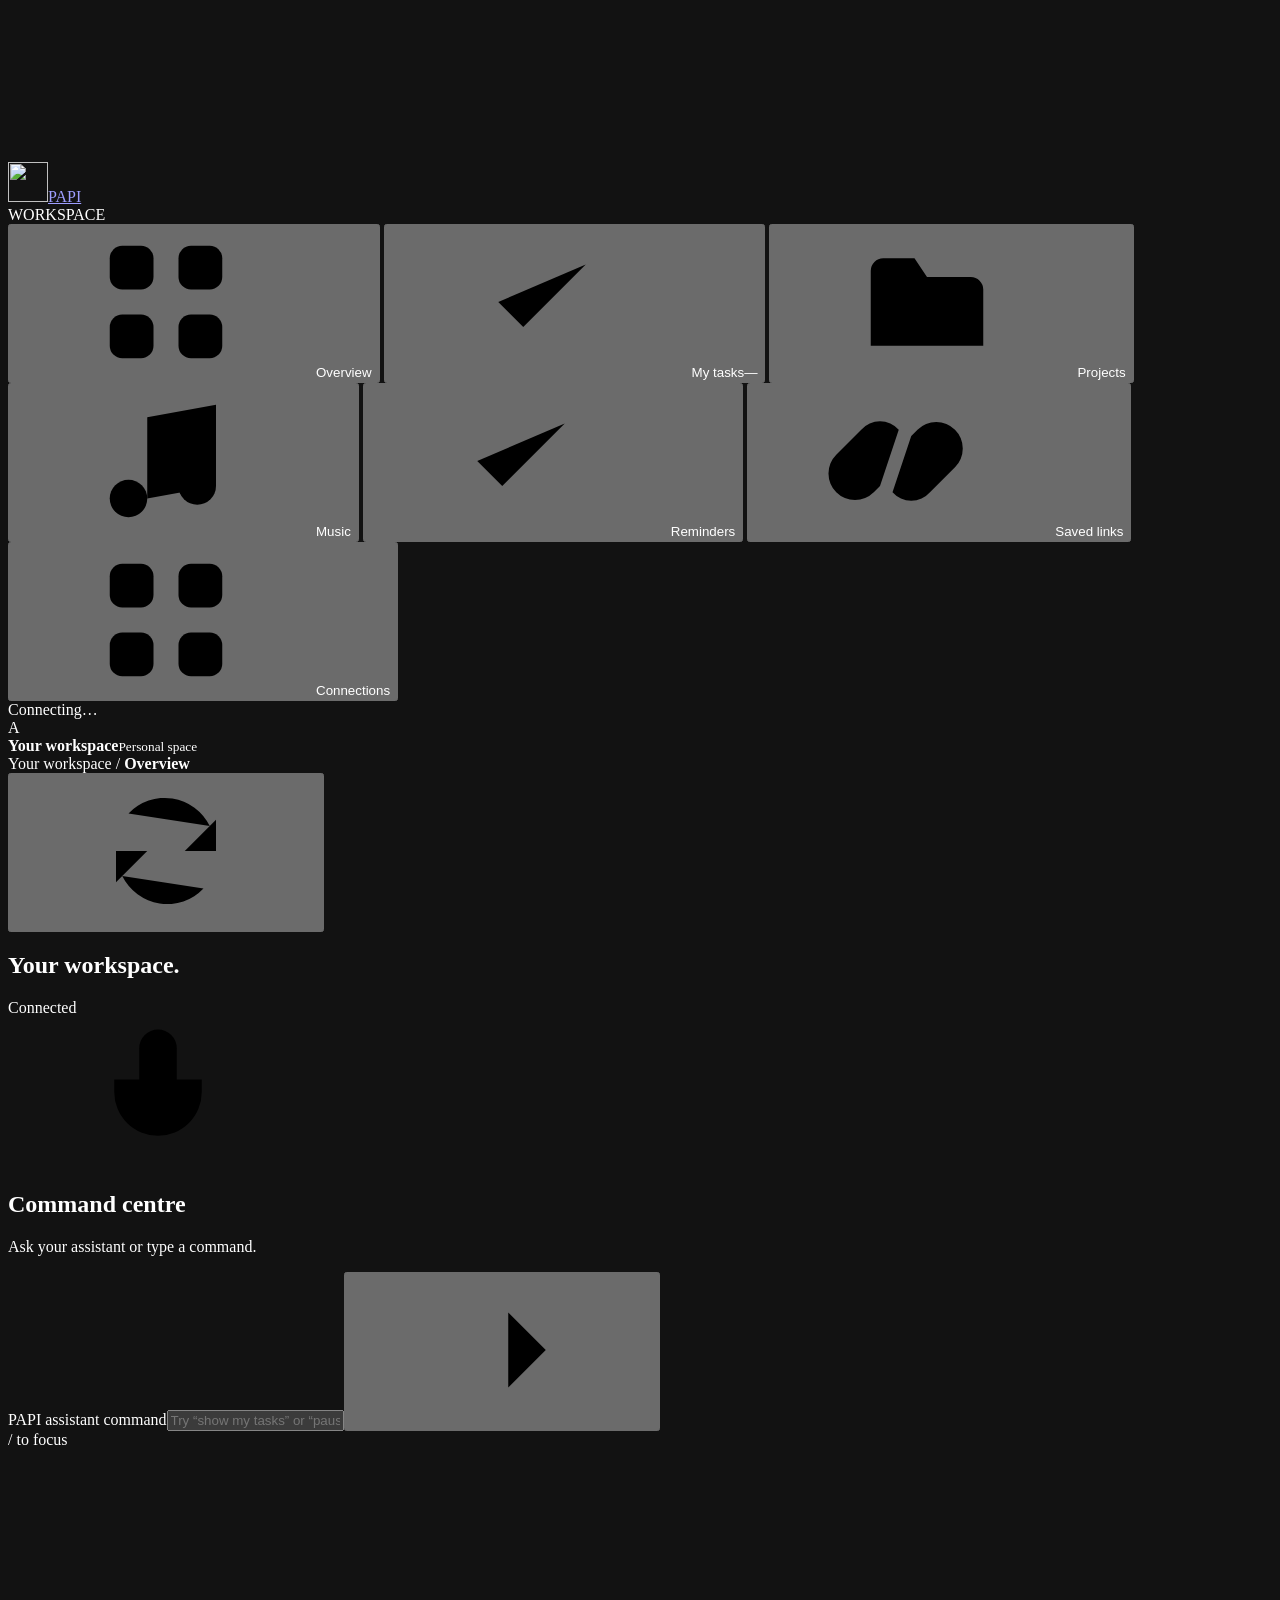
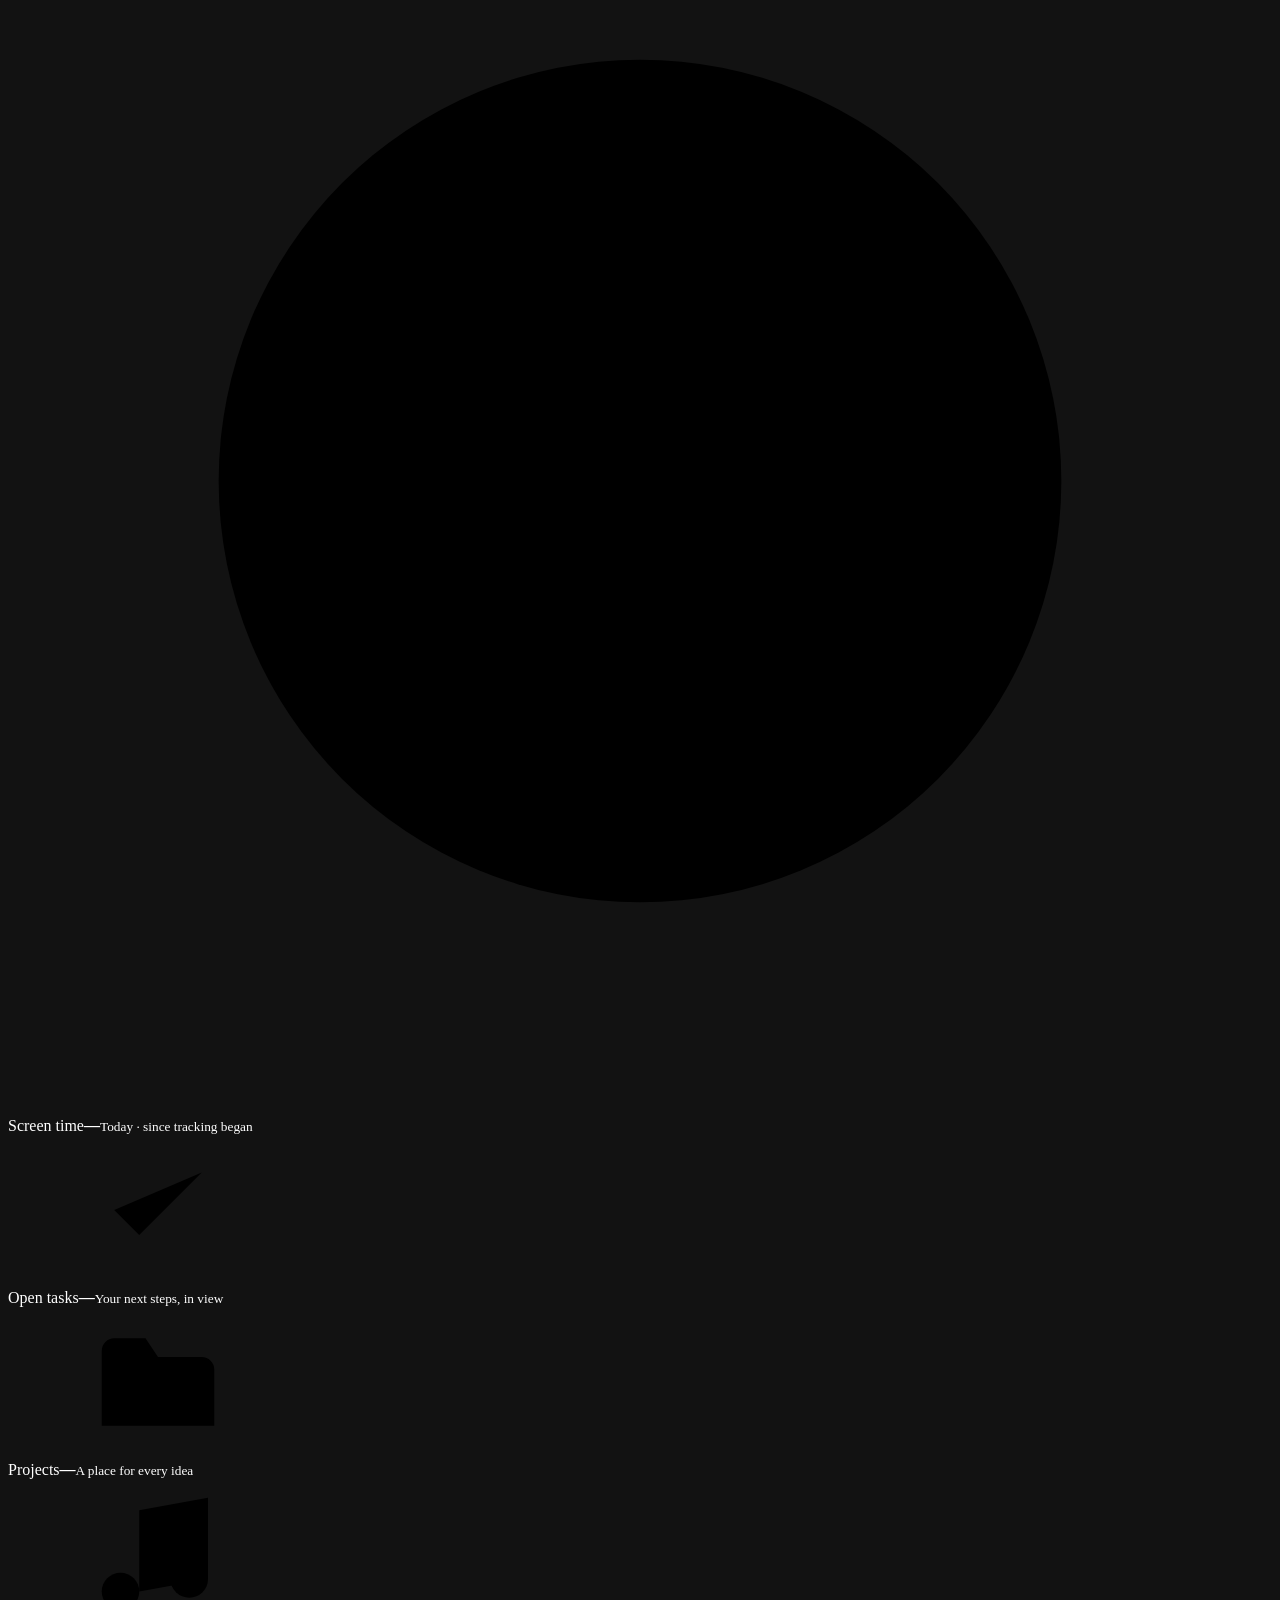
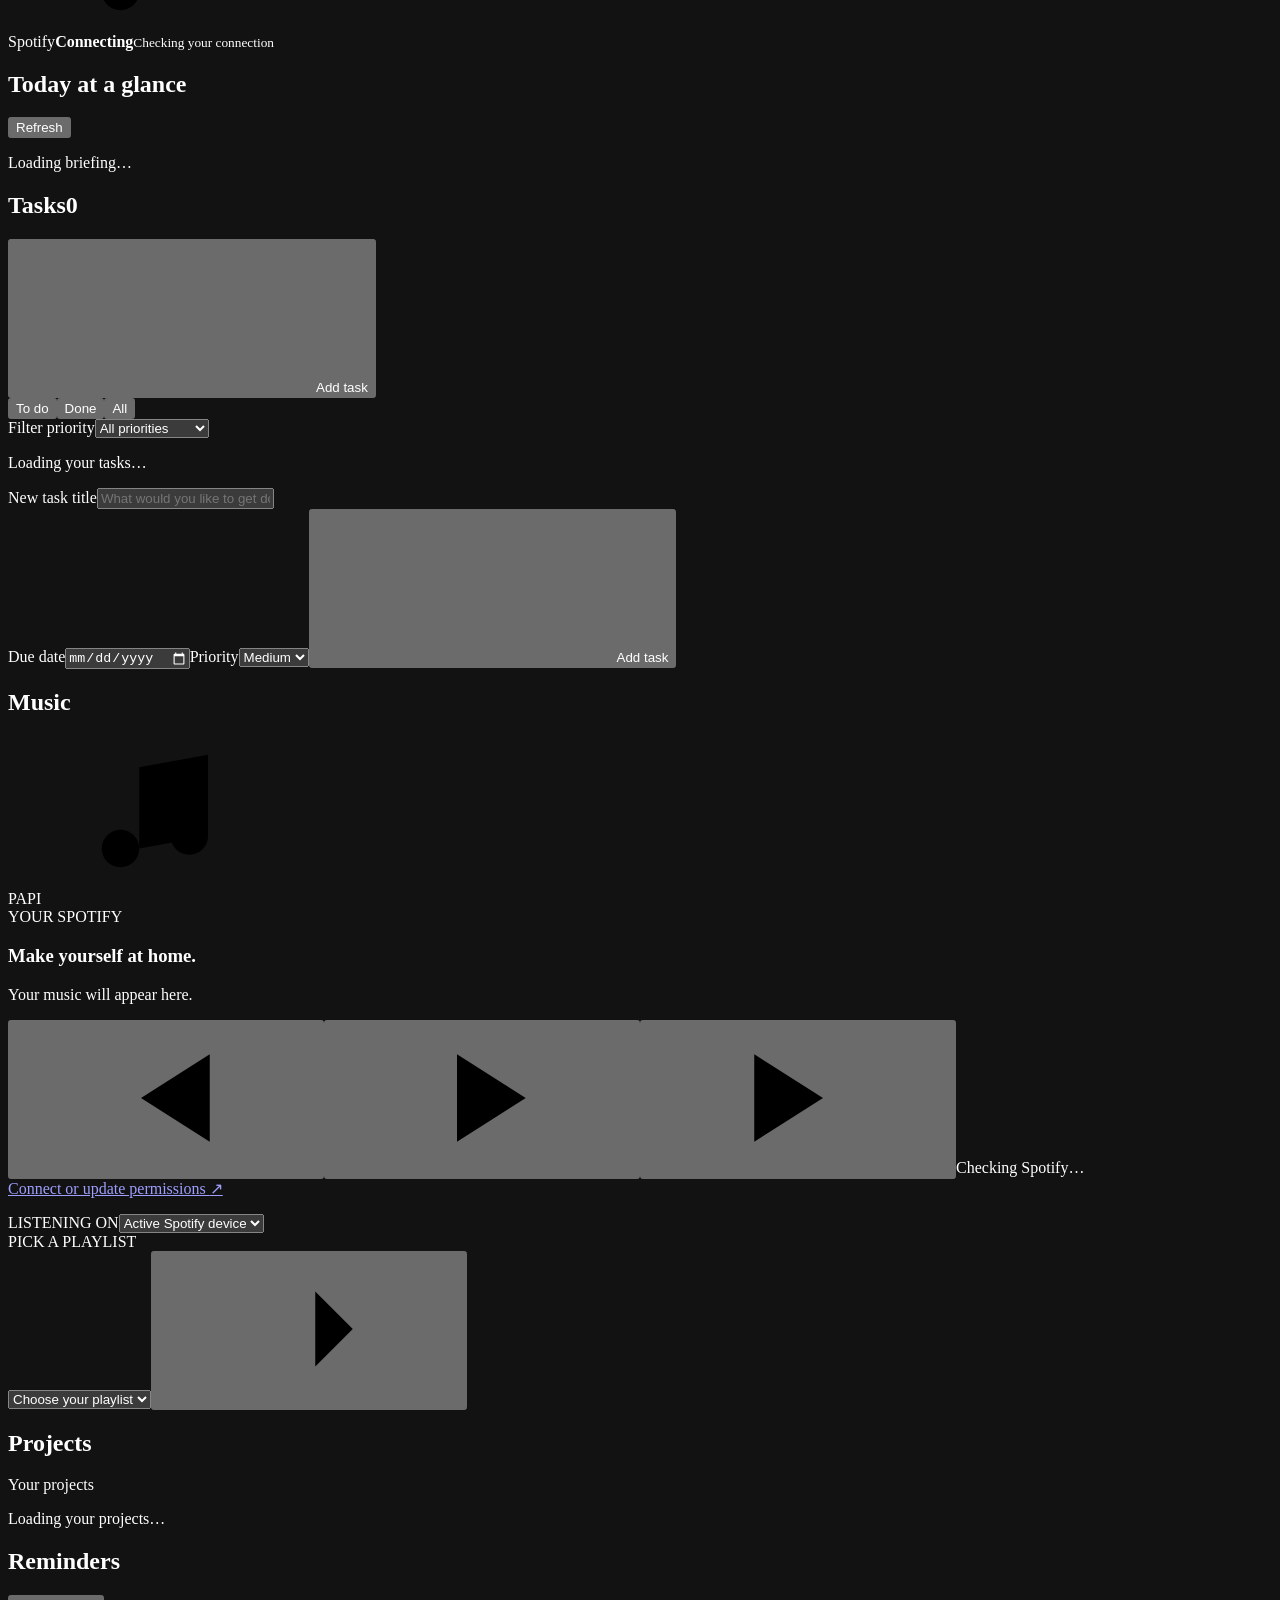
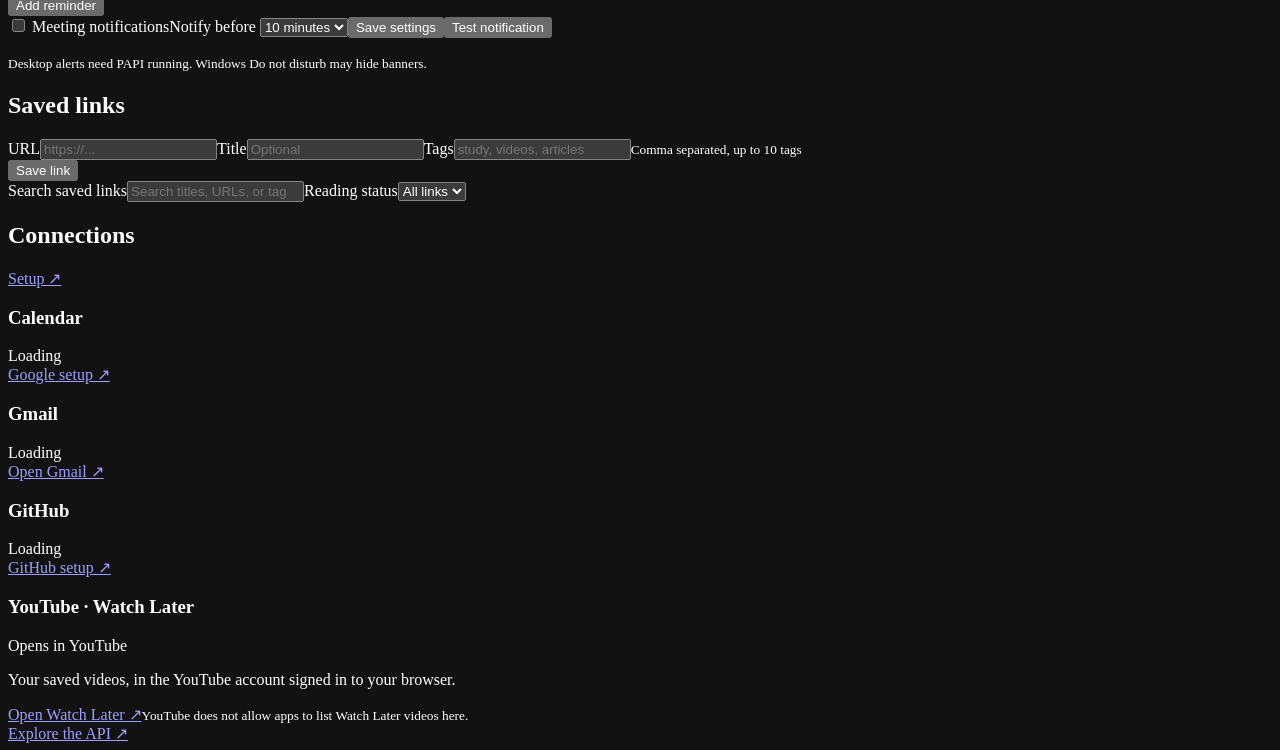
==== commit c2da4e4c: "feat: redesign dashboard with live Spotify sync and album themes" ====
--- a/dashboard/index.html
+++ b/dashboard/index.html
@@ -2,10 +2,10 @@
 <html lang="en">
 <head>
 <meta charset="utf-8"><meta name="viewport" content="width=device-width,initial-scale=1">
-<meta name="color-scheme" content="dark"><title>PAPI · Your day, connected</title>
-<link rel="icon" href="data:image/svg+xml,%3Csvg xmlns='http://www.w3.org/2000/svg' viewBox='0 0 40 40'%3E%3Crect width='40' height='40' rx='12' fill='%233a2552'/%3E%3Cpath d='M12 29V11h9a6 6 0 0 1 0 12h-9m0-6h9' fill='none' stroke='%23ddc5f3' stroke-width='3'/%3E%3C/svg%3E">
-<link rel="stylesheet" href="/dashboard/assets/style.css?v=desktop-spotify-1"><script src="/dashboard/assets/app.js?v=desktop-spotify-1" defer></script>
-<script src="/dashboard/assets/connections.js?v=1" defer></script><script src="/dashboard/assets/screen-time.js?v=1" defer></script><script src="/dashboard/assets/briefing.js?v=1" defer></script><script src="/dashboard/assets/reminders.js?v=1" defer></script></head>
+<meta name="color-scheme" content="dark"><title>PAPI / Workspace</title>
+<link rel="icon" type="image/jpeg" href="/dashboard/assets/papi-logo.jpg?v=1">
+<link rel="stylesheet" href="/dashboard/assets/style.css?v=saved-links-1"><link rel="stylesheet" href="/dashboard/assets/workspace.css?v=steel-1"><link rel="stylesheet" href="/dashboard/assets/editorial.css?v=brutal-steel-1"><link rel="stylesheet" href="/dashboard/assets/bento.css?v=album-page-2"><script src="/dashboard/assets/album-theme.js?v=motion-1" defer></script><script src="/dashboard/assets/app.js?v=motion-1" defer></script>
+<script src="/dashboard/assets/connections.js?v=1" defer></script><script src="/dashboard/assets/screen-time.js?v=1" defer></script><script src="/dashboard/assets/briefing.js?v=1" defer></script><script src="/dashboard/assets/reminders.js?v=1" defer></script><script src="/dashboard/assets/saved-links.js?v=1" defer></script><link rel="stylesheet" href="/dashboard/assets/layout-polish.css?v=1"><script src="/dashboard/assets/spotify-sync.js?v=1" defer></script><link rel="stylesheet" href="/dashboard/assets/motion.css?v=1"></head>
 <body>
 <svg class="icon-defs" xmlns="http://www.w3.org/2000/svg" aria-hidden="true"><defs>
 <symbol id="i-grid" viewBox="0 0 24 24"><rect x="3" y="3" width="7" height="7" rx="2"/><rect x="14" y="3" width="7" height="7" rx="2"/><rect x="3" y="14" width="7" height="7" rx="2"/><rect x="14" y="14" width="7" height="7" rx="2"/></symbol>
@@ -20,9 +20,9 @@
 <symbol id="i-next" viewBox="0 0 24 24"><path d="M19 5v14M5 5l11 7-11 7Z"/></symbol>
 <symbol id="i-pause" viewBox="0 0 24 24"><path d="M8 5v14M16 5v14"/></symbol>
 <symbol id="i-refresh" viewBox="0 0 24 24"><path d="M20 7v5h-5M4 17v-5h5M6 6a8 8 0 0 1 13 2M5 16a8 8 0 0 0 13 2"/></symbol>
-</defs></svg>
+<symbol id="i-link" viewBox="0 0 24 24"><path d="m10 13 4-4M8 16l-1 1a4 4 0 0 1-6-6l4-4a4 4 0 0 1 6 0m2 1 1-1a4 4 0 0 1 6 6l-4 4a4 4 0 0 1-6 0"/></symbol></defs></svg>
 <aside class="sidebar">
-<a class="brand" href="/dashboard" aria-label="PAPI home"><span class="brand-mark">p<span>·</span></span><span>PAPI</span></a>
+<a class="brand" href="/dashboard" aria-label="PAPI home"><img class="brand-mark brand-logo" src="/dashboard/assets/papi-logo.jpg?v=1" alt="" width="40" height="40"><span>PAPI</span></a>
 <div class="nav-label">WORKSPACE</div>
 <nav aria-label="Main navigation">
 <button class="nav-item active" data-view="overview"><svg><use href="#i-grid"/></svg>Overview</button>
@@ -30,29 +30,33 @@
 <button class="nav-item" data-view="projects"><svg><use href="#i-folder"/></svg>Projects</button>
 <button class="nav-item" data-view="music"><svg><use href="#i-music"/></svg>Music</button>
 <button class="nav-item" data-view="reminders"><svg><use href="#i-check"/></svg>Reminders</button>
+<button class="nav-item" data-view="links"><svg><use href="#i-link"/></svg>Saved links</button>
 <button class="nav-item" data-view="connections"><svg><use href="#i-grid"/></svg>Connections</button></nav>
 <div class="sidebar-bottom"><div class="connection-dot"><i></i><span id="server-state">Connecting…</span></div><div class="user-card"><span id="avatar">A</span><div><strong id="sidebar-name">Your workspace</strong><small>Personal space</small></div></div></div>
 </aside>
 <main>
 <header class="topbar"><div class="breadcrumb">Your workspace <span>/</span> <strong id="view-label">Overview</strong></div><div class="top-actions"><span class="date-label" id="today-date"></span><button class="icon-button" id="refresh" aria-label="Refresh dashboard"><svg><use href="#i-refresh"/></svg></button></div></header>
 <div class="page">
-<section class="greeting"><div><h1 id="greeting">Your day, connected.</h1></div><div class="live-badge"><i></i>Live workspace</div></section>
-<section class="command-card" aria-labelledby="command-heading"><div class="command-icon"><svg><use href="#i-mic"/></svg></div><div class="command-main"><h2 id="command-heading">Say it. Or type it.</h2><p>Use your voice assistant, or try a command right here.</p><form id="command-form"><label class="sr-only" for="command-input">PAPI assistant command</label><input id="command-input" placeholder="Try “show my tasks” or “pause my music”" autocomplete="off" maxlength="1000" required><button class="send-button" aria-label="Send command"><svg><use href="#i-arrow"/></svg></button></form><div id="command-reply" role="status" aria-live="polite"></div></div><span class="keyboard-hint">/ to focus</span></section>
+<section class="greeting"><div><h1 id="greeting">Your workspace.</h1></div><div class="live-badge"><i></i>Connected</div></section>
+<section class="command-card" aria-labelledby="command-heading"><div class="command-icon"><svg><use href="#i-mic"/></svg></div><div class="command-main"><h2 id="command-heading">Command centre</h2><p>Ask your assistant or type a command.</p><form id="command-form"><label class="sr-only" for="command-input">PAPI assistant command</label><input id="command-input" placeholder="Try “show my tasks” or “pause my music”" autocomplete="off" maxlength="1000" required><button class="send-button" aria-label="Send command"><svg><use href="#i-arrow"/></svg></button></form><div id="command-reply" role="status" aria-live="polite"></div></div><span class="keyboard-hint">/ to focus</span></section>
 <section class="stats" aria-label="Workspace summary"><div class="stat" title="Active Windows use while PAPI is running. Tracking starts now; earlier usage is not included. Idle after 5 minutes."><span class="stat-icon lavender"><svg viewBox="0 0 24 24"><circle cx="12" cy="12" r="8"/><path d="M12 7v5l3 2"/></svg></span><div><span class="stat-label">Screen time</span><strong class="word-stat" id="stat-screen-time">—</strong><small id="stat-screen-detail">Today · since tracking began</small></div></div><div class="stat"><span class="stat-icon green"><svg><use href="#i-check"/></svg></span><div><span class="stat-label">Open tasks</span><strong id="stat-tasks">—</strong><small id="stat-due">Your next steps, in view</small></div></div><div class="stat"><span class="stat-icon beige"><svg><use href="#i-folder"/></svg></span><div><span class="stat-label">Projects</span><strong id="stat-projects">—</strong><small id="stat-active">A place for every idea</small></div></div><div class="stat"><span class="stat-icon lavender"><svg><use href="#i-music"/></svg></span><div><span class="stat-label">Spotify</span><strong class="word-stat" id="stat-spotify">Connecting</strong><small id="stat-spotify-detail">Checking your connection</small></div></div></section>
 <div class="workspace-grid">
-<section class="panel briefing-panel" data-panel="briefing" aria-labelledby="briefing-heading"><div class="panel-heading"><h2 id="briefing-heading">Daily briefing</h2><button type="button" class="text-button" id="briefing-refresh">Refresh</button></div><small id="briefing-updated"></small><p class="inline-error" id="briefing-error" role="status"></p><div id="briefing-content" class="briefing-grid" aria-live="polite"><p>Loading briefing…</p></div></section>
-<section class="panel task-panel" data-panel="tasks"><div class="panel-heading"><div><h2>Your next moves<span id="task-total" class="count-pill">0</span></h2></div><button class="text-button" id="focus-new-task"><svg><use href="#i-plus"/></svg>Add task</button></div>
+<section class="panel briefing-panel" data-panel="briefing" aria-labelledby="briefing-heading"><div class="panel-heading"><h2 id="briefing-heading">Today at a glance</h2><button type="button" class="text-button" id="briefing-refresh">Refresh</button></div><small id="briefing-updated"></small><p class="inline-error" id="briefing-error" role="status"></p><div id="briefing-content" class="briefing-grid" aria-live="polite"><p>Loading briefing…</p></div></section>
+<section class="panel task-panel" data-panel="tasks"><div class="panel-heading"><div><h2>Tasks<span id="task-total" class="count-pill">0</span></h2></div><button class="text-button" id="focus-new-task"><svg><use href="#i-plus"/></svg>Add task</button></div>
 <div class="task-toolbar"><div class="tabs" role="group" aria-label="Task status"><button class="selected" data-filter="open">To do</button><button data-filter="done">Done</button><button data-filter="all">All</button></div><label class="sr-only" for="task-priority-filter">Filter priority</label><select id="task-priority-filter"><option value="">All priorities</option><option value="high">High priority</option><option value="medium">Medium priority</option><option value="low">Low priority</option></select></div>
 <p class="inline-error" id="task-error" role="status"></p><div id="task-list" class="task-list"><p class="empty">Loading your tasks…</p></div>
 <form id="task-form" class="task-create"><label class="sr-only" for="task-title">New task title</label><input id="task-title" placeholder="What would you like to get done?" maxlength="200" required><div class="task-create-details"><label>Due date<input id="task-date" type="date"></label><label>Priority<select id="task-priority"><option value="medium">Medium</option><option value="high">High</option><option value="low">Low</option></select></label><button class="button dark"><svg><use href="#i-plus"/></svg>Add task</button></div></form></section>
-<section class="panel music-panel" data-panel="music"><div class="panel-heading"><div><h2>A soundtrack for today</h2></div><svg class="heading-icon"><use href="#i-music"/></svg></div>
-<div class="record-scene" aria-hidden="true"><div class="record-halo"></div><div class="record"><div class="record-label"><span>PAPI</span><i></i></div></div></div>
-<div class="now-playing"><span class="eyebrow" id="playback-label">YOUR SPOTIFY</span><h3 id="track-title">Make yourself at home.</h3><p id="track-artist">Your music will appear here.</p></div><div class="progress-track" role="progressbar" aria-label="Track progress" aria-valuemin="0" aria-valuemax="100" aria-valuenow="0"><span id="track-progress"></span></div><div class="progress-times"><span id="track-time">0:00</span><span id="track-duration">0:00</span></div>
+<section class="panel music-panel" data-panel="music"><div class="panel-heading"><div><h2>Music</h2></div><svg class="heading-icon"><use href="#i-music"/></svg></div>
+<div class="music-stage"><div class="record-scene" aria-hidden="true"><img id="album-cover" class="album-cover" alt="" decoding="async" referrerpolicy="no-referrer" hidden><div class="record-halo"></div><div class="record"><div class="record-label"><span>PAPI</span><i></i></div></div></div>
+<div class="music-info"><div class="now-playing"><span class="eyebrow" id="playback-label">YOUR SPOTIFY</span><h3 id="track-title">Make yourself at home.</h3><p id="track-artist">Your music will appear here.</p></div>
 <div class="player-controls"><button type="button" id="previous-track" class="player-button secondary" aria-label="Previous track" title="Previous track"><svg><use href="#i-previous"/></svg></button><button type="button" id="play-pause" class="player-button" aria-label="Play Spotify" title="Play Spotify"><svg><use href="#i-play"/></svg></button><button type="button" id="next-track" class="player-button secondary" aria-label="Next track" title="Next track"><svg><use href="#i-next"/></svg></button><span id="player-status">Checking Spotify…</span></div>
-<a class="connect-link" href="/connect/spotify" id="spotify-connect">Connect or update permissions <span>↗</span></a><p id="music-error" class="inline-error" role="status"></p>
-<div class="playlist-controls"><label for="device-select">LISTENING ON</label><select id="device-select"><option value="">Active Spotify device</option></select><label for="playlist-select">PICK A PLAYLIST</label><div class="playlist-row"><select id="playlist-select"><option value="">Choose your playlist</option></select><button id="play-playlist" class="icon-button" aria-label="Play selected playlist"><svg><use href="#i-arrow"/></svg></button></div><button id="more-playlists" class="text-button" hidden>Load more playlists</button></div></section>
-<section class="panel projects-panel" data-panel="projects"><div class="panel-heading"><div><h2>Things you're building</h2></div><span class="subtle" id="project-count">Your projects</span></div><p class="inline-error" id="project-error" role="status"></p><div id="project-grid" class="project-grid"><p class="empty">Loading your projects…</p></div></section>
+<a class="connect-link" href="/connect/spotify" id="spotify-connect">Connect or update permissions <span>↗</span></a><p id="music-error" class="inline-error" role="status"></p></div></div>
+<div class="playlist-controls"><div class="music-field"><label for="device-select">LISTENING ON</label><select id="device-select"><option value="">Active Spotify device</option></select></div><div class="music-field"><label for="playlist-select">PICK A PLAYLIST</label><div class="playlist-row"><select id="playlist-select"><option value="">Choose your playlist</option></select><button id="play-playlist" class="icon-button" aria-label="Play selected playlist"><svg><use href="#i-arrow"/></svg></button></div></div><button id="more-playlists" class="text-button" hidden>Load more playlists</button></div></section>
+<section class="panel projects-panel" data-panel="projects"><div class="panel-heading"><div><h2>Projects</h2></div><span class="subtle" id="project-count">Your projects</span></div><p class="inline-error" id="project-error" role="status"></p><div id="project-grid" class="project-grid"><p class="empty">Loading your projects…</p></div></section>
 <section class="panel reminders-panel" data-panel="reminders"><div class="panel-heading"><h2>Reminders</h2><button type="button" class="text-button" id="add-reminder">Add reminder</button></div><div class="reminder-settings"><label><input type="checkbox" id="meeting-reminders"> Meeting notifications</label><label>Notify before <select id="meeting-lead"><option value="0">At start</option><option value="5">5 minutes</option><option value="10" selected>10 minutes</option><option value="15">15 minutes</option><option value="30">30 minutes</option><option value="60">1 hour</option><option value="120">2 hours</option></select></label><button type="button" class="text-button" id="reminder-settings-save">Save settings</button><button type="button" class="text-button" id="test-notification">Test notification</button></div><p id="reminder-health" class="subtle" role="status"></p><p id="reminder-error" class="inline-error" role="status"></p><div id="reminder-list" aria-live="polite"></div><small>Desktop alerts need PAPI running. Windows Do not disturb may hide banners.</small></section>
+<section class="panel saved-links-panel" data-panel="links"><div class="panel-heading"><h2>Saved links</h2><span id="link-count" class="subtle"></span></div>
+<form id="link-form" class="saved-link-form"><label>URL<input id="link-url" type="url" placeholder="https://..." maxlength="4096" required></label><label>Title<input id="link-title" maxlength="200" placeholder="Optional"></label><label>Tags<input id="link-tags" placeholder="study, videos, articles" maxlength="400"><small>Comma separated, up to 10 tags</small></label><div class="saved-link-actions"><button id="save-link" class="button dark" type="submit">Save link</button><button id="cancel-link-edit" class="text-button" type="button" hidden>Cancel</button></div></form>
+<div class="saved-link-filters"><label class="sr-only" for="link-search">Search saved links</label><input id="link-search" type="search" placeholder="Search titles, URLs, or tags" maxlength="200"><label class="sr-only" for="link-status">Reading status</label><select id="link-status"><option value="">All links</option><option value="unread">Unread</option><option value="read">Read</option></select></div><p id="link-error" class="inline-error" role="status"></p><div id="saved-link-list" aria-live="polite"></div></section>
 <section class="panel connections-panel" data-panel="connections"><div class="panel-heading"><h2>Connections</h2><a class="text-button" href="/connections/setup">Setup ↗</a></div><div class="connections-grid">
 <article class="connection-card"><div class="connection-heading"><h3>Calendar</h3><span id="calendar-status" class="status-pill">Loading</span></div><div id="calendar-data" class="connection-data"></div><a href="/connections/setup" class="connect-link">Google setup ↗</a></article>
 <article class="connection-card"><div class="connection-heading"><h3>Gmail</h3><span id="gmail-status" class="status-pill">Loading</span></div><div id="gmail-data" class="connection-data"></div><a href="https://mail.google.com/" target="_blank" rel="noopener noreferrer" class="connect-link">Open Gmail ↗</a></article>
